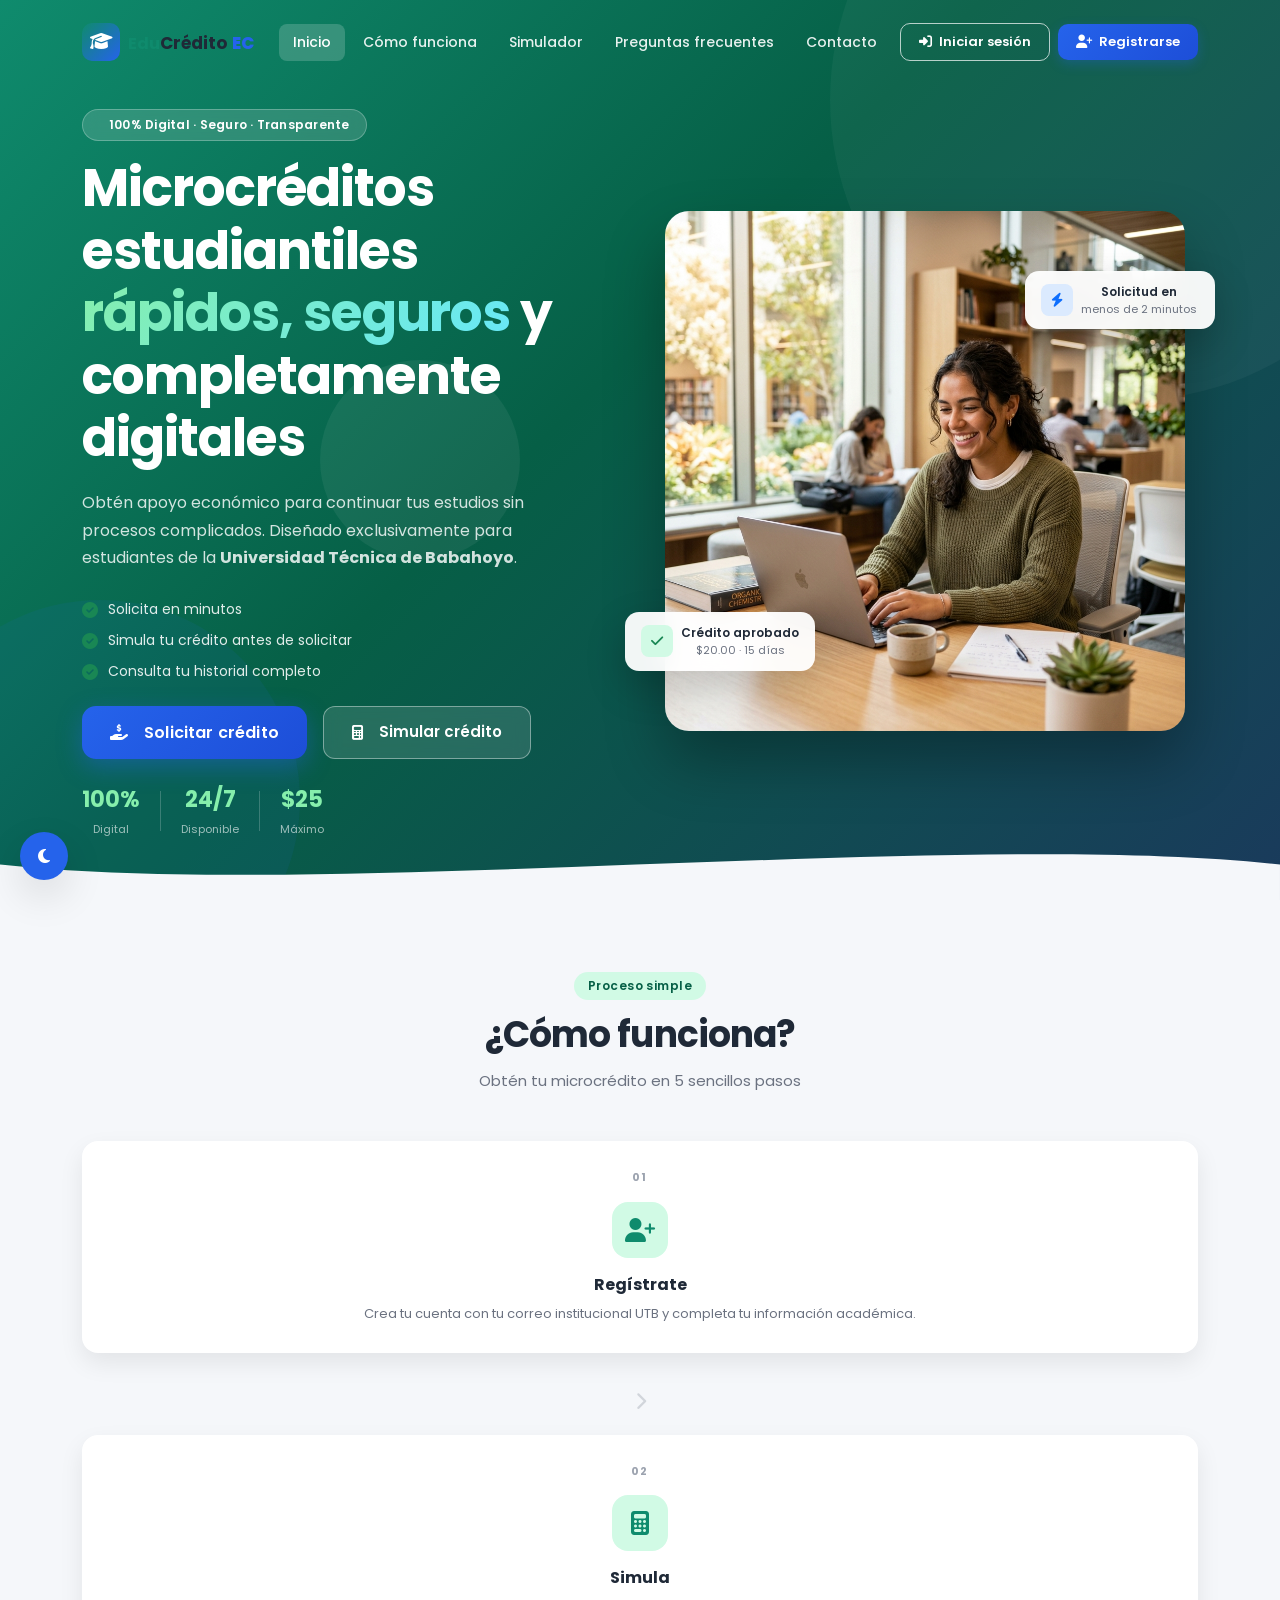
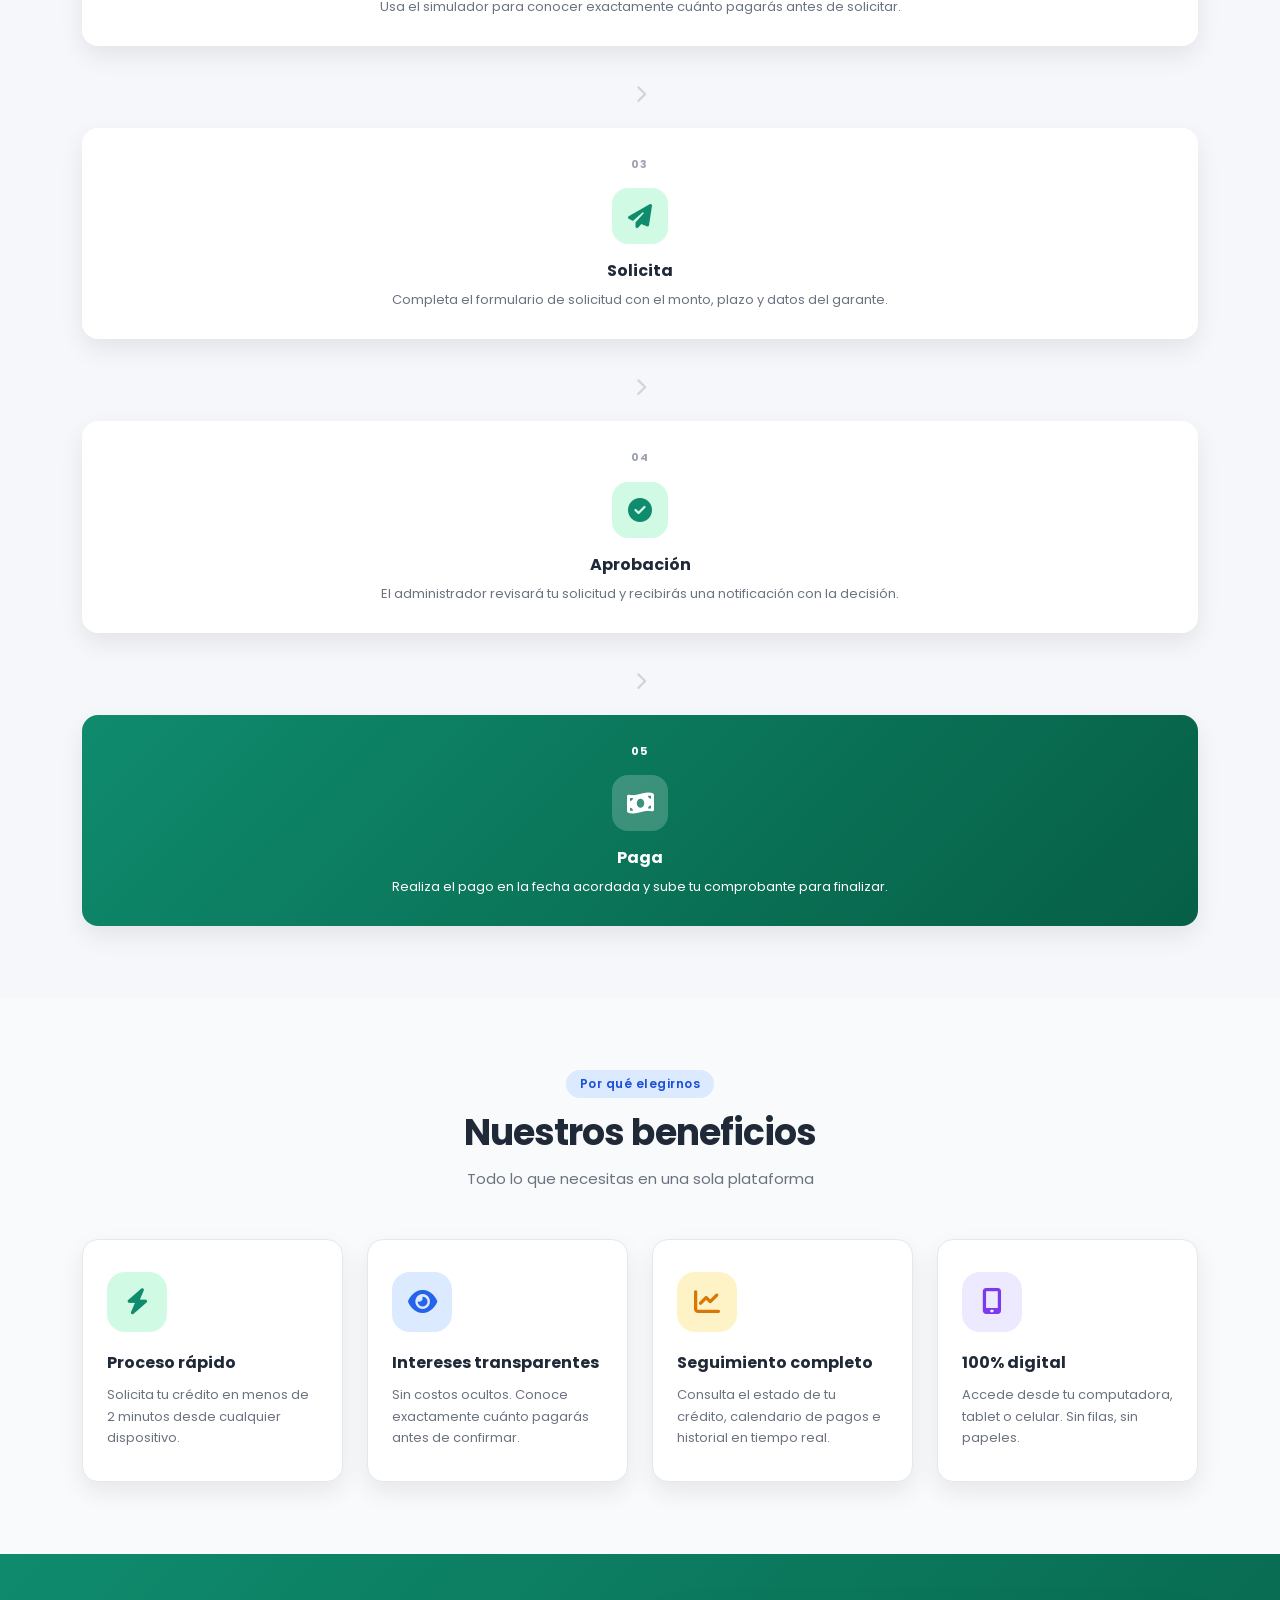
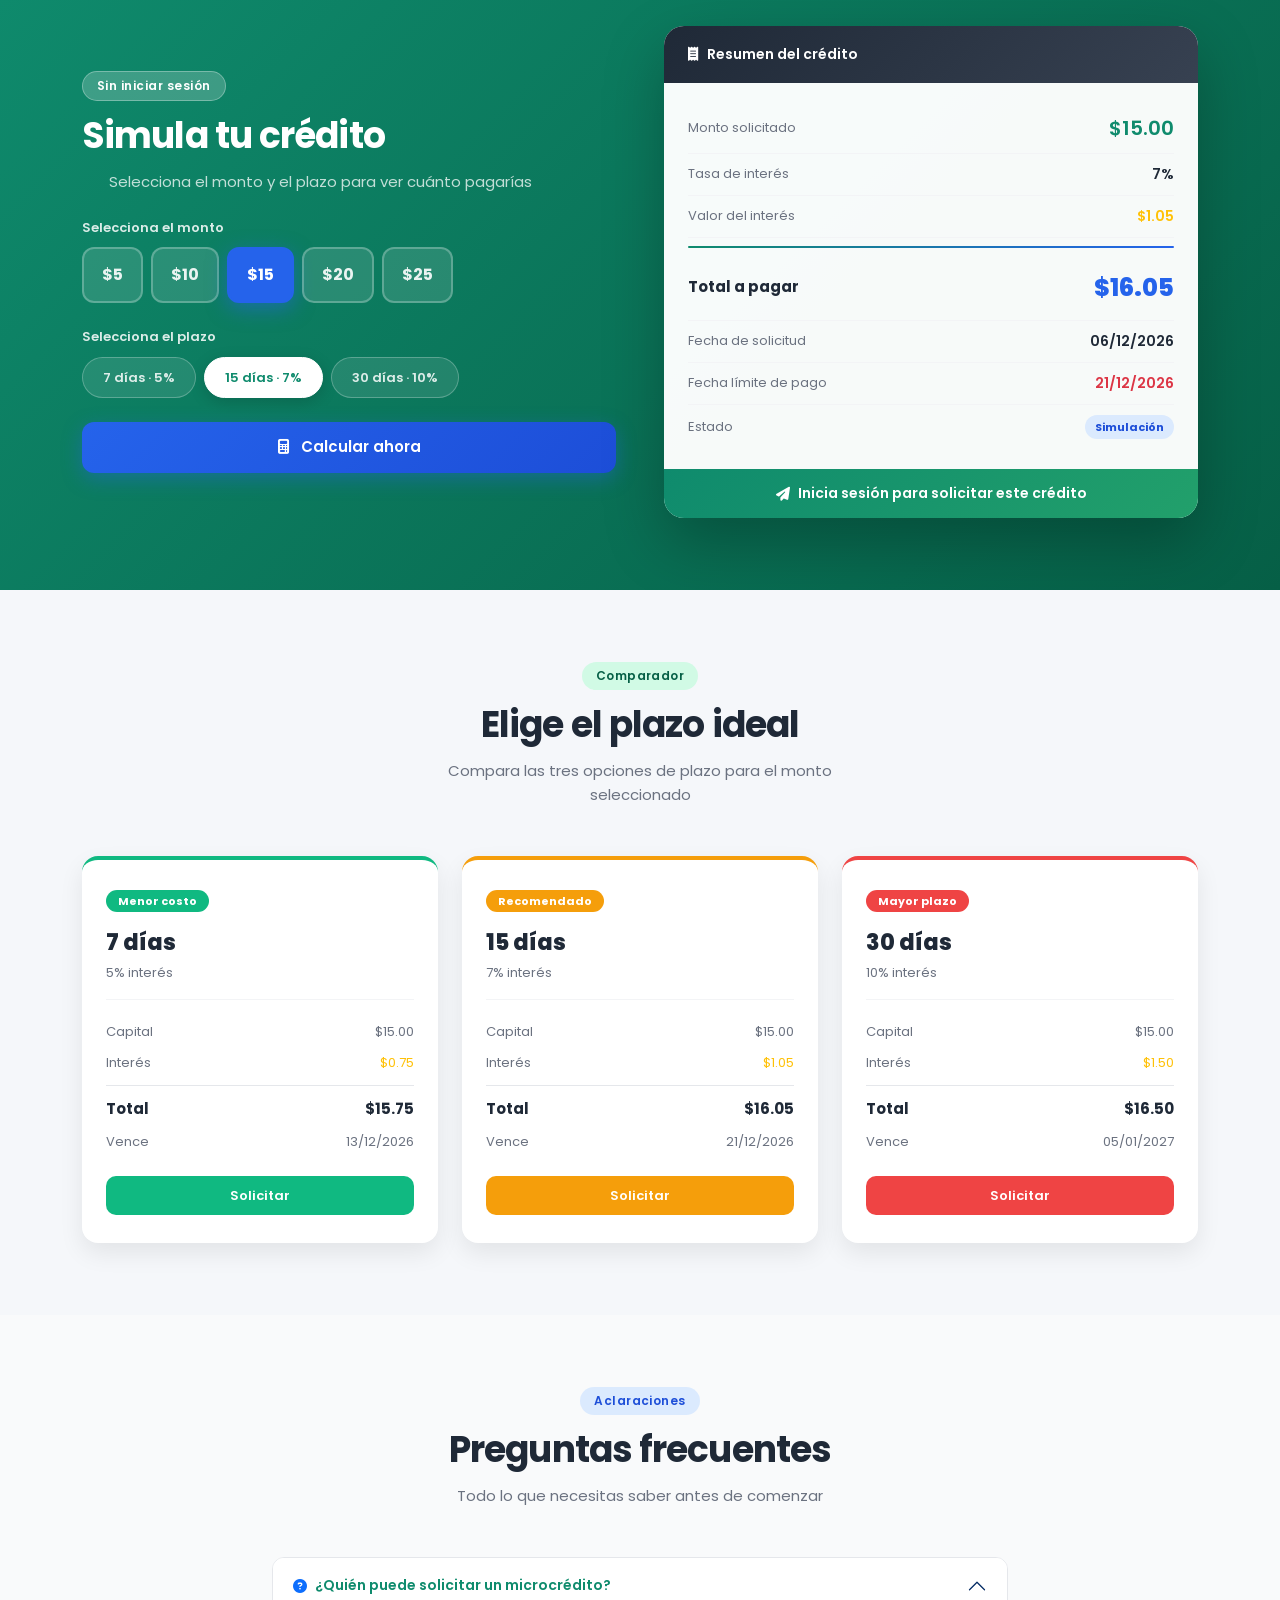
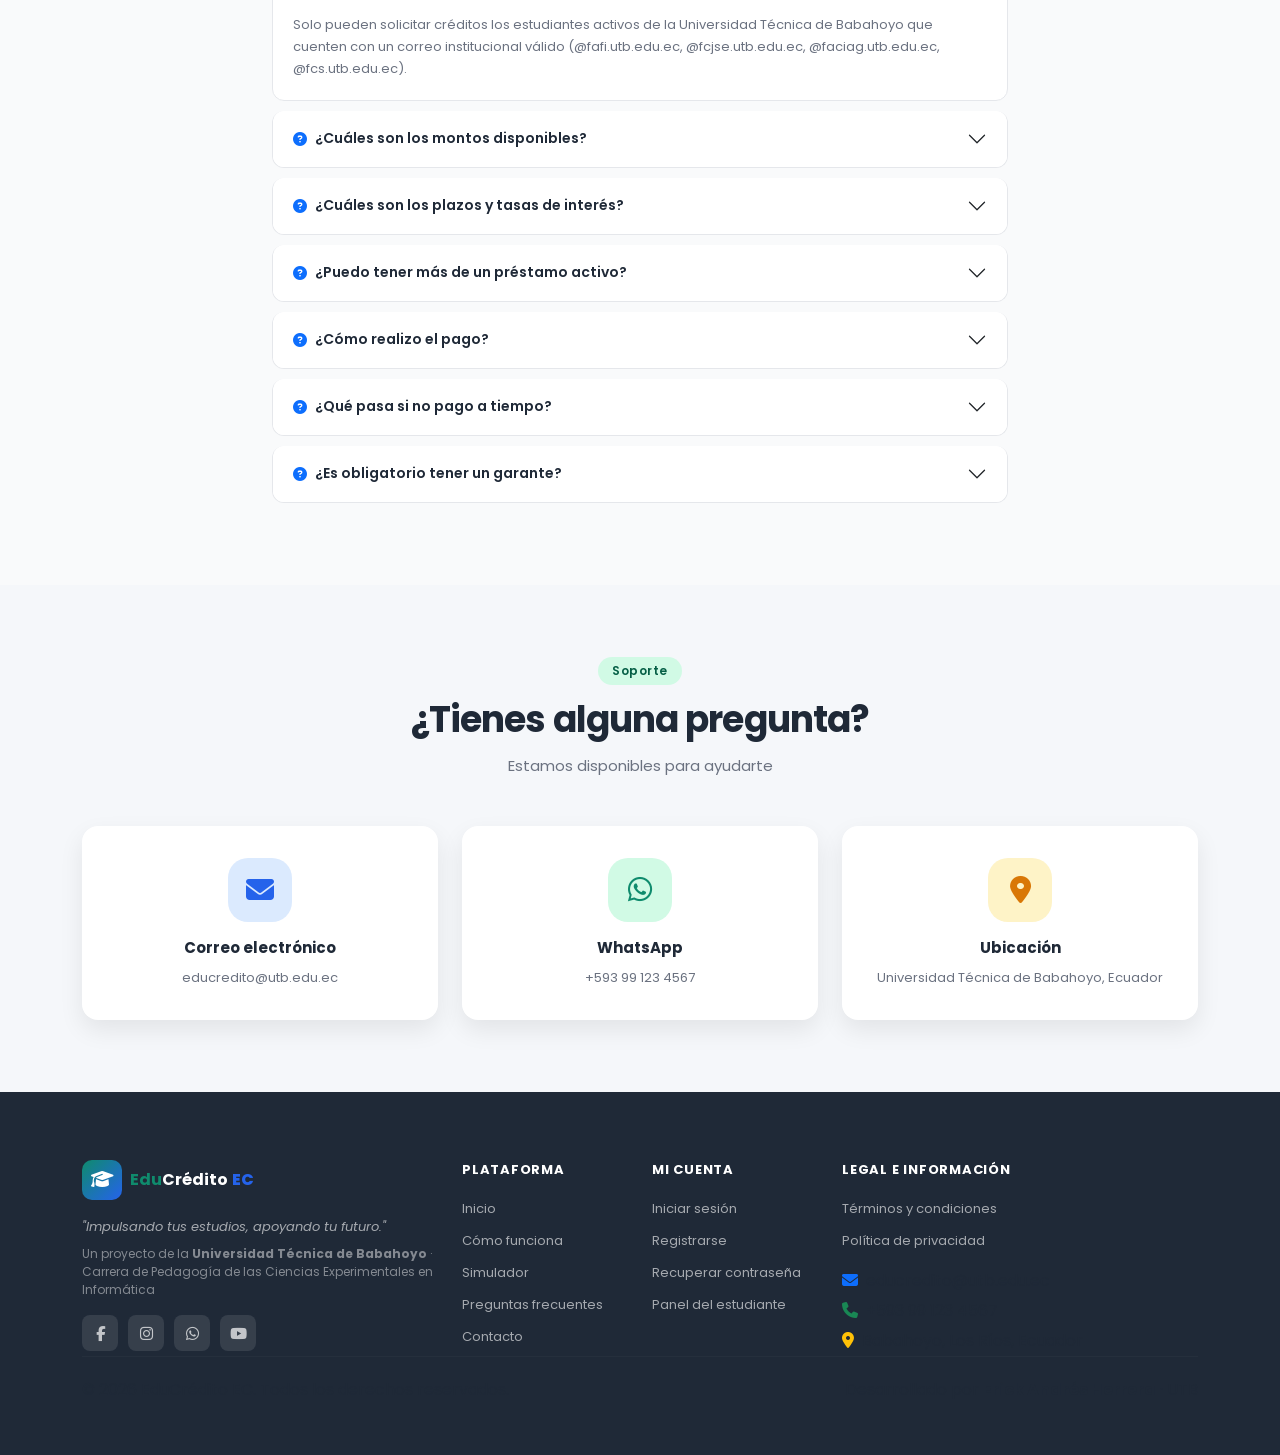
==== index.html @ efe9cc67 "Trabajo final" ====
<!DOCTYPE html>
<html lang="es">
<head>
  <meta charset="UTF-8" />
  <meta name="viewport" content="width=device-width, initial-scale=1.0" />
  <meta name="description" content="EduCrédito EC – Plataforma de microcréditos estudiantiles para la Universidad Técnica de Babahoyo. Solicita, simula y gestiona tu crédito de forma rápida, segura y 100% digital." />
  <title>EduCrédito EC – Microcréditos Estudiantiles | UTB</title>

  <!-- Poppins Font -->
  <link rel="preconnect" href="https://fonts.googleapis.com" />
  <link rel="preconnect" href="https://fonts.gstatic.com" crossorigin />
  <link href="https://fonts.googleapis.com/css2?family=Poppins:wght@300;400;500;600;700&display=swap" rel="stylesheet" />

  <!-- Bootstrap 5 -->
  <link href="https://cdn.jsdelivr.net/npm/bootstrap@5.3.3/dist/css/bootstrap.min.css" rel="stylesheet" />
  <!-- Font Awesome -->
  <link href="https://cdnjs.cloudflare.com/ajax/libs/font-awesome/6.5.0/css/all.min.css" rel="stylesheet" />
  <!-- AOS Animate on Scroll -->
  <link href="https://unpkg.com/aos@2.3.4/dist/aos.css" rel="stylesheet" />

  <!-- Project CSS -->
  <link rel="stylesheet" href="css/variables.css" />
  <link rel="stylesheet" href="css/style.css" />
  <link rel="stylesheet" href="css/buttons.css" />
  <link rel="stylesheet" href="css/cards.css" />
  <link rel="stylesheet" href="css/forms.css" />
  <link rel="stylesheet" href="css/landing.css" />
  <link rel="stylesheet" href="css/animations.css" />
  <link rel="stylesheet" href="css/utilities.css" />
  <link rel="stylesheet" href="css/responsive.css" />
</head>
<body>

<!-- ═══════════════════════════════ PAGE LOADER ═══════════════════════════════ -->
<div class="page-loader" id="pageLoader">
  <div class="loader-spinner"></div>
</div>

<!-- ═══════════════════════════════ NAVBAR ═══════════════════════════════════ -->
<nav class="navbar navbar-landing navbar-expand-lg fixed-top" id="mainNavbar">
  <div class="container">
    <!-- Logo -->
    <a class="navbar-brand d-flex align-items-center gap-2" href="index.html">
      <div class="navbar-logo-icon">
        <i class="fa-solid fa-graduation-cap"></i>
      </div>
      <div class="navbar-logo-text">
        <span class="logo-edu">Edu</span><span class="logo-credito">Crédito</span>
        <span class="logo-ec">EC</span>
      </div>
    </a>

    <!-- Hamburger -->
    <button class="navbar-toggler border-0" type="button" data-bs-toggle="collapse"
      data-bs-target="#navbarContent" aria-controls="navbarContent" aria-expanded="false"
      aria-label="Toggle navigation">
      <i class="fa-solid fa-bars text-white"></i>
    </button>

    <!-- Nav Links -->
    <div class="collapse navbar-collapse" id="navbarContent">
      <ul class="navbar-nav mx-auto gap-1">
        <li class="nav-item">
          <a class="nav-link active" href="#inicio" id="nav-inicio">Inicio</a>
        </li>
        <li class="nav-item">
          <a class="nav-link" href="#como-funciona" id="nav-como">Cómo funciona</a>
        </li>
        <li class="nav-item">
          <a class="nav-link" href="#simulador" id="nav-simulador">Simulador</a>
        </li>
        <li class="nav-item">
          <a class="nav-link" href="#faq" id="nav-faq">Preguntas frecuentes</a>
        </li>
        <li class="nav-item">
          <a class="nav-link" href="#contacto" id="nav-contacto">Contacto</a>
        </li>
      </ul>
      <div class="d-flex align-items-center gap-2 mt-3 mt-lg-0">
        <a href="login.html" class="btn btn-outline-nav" id="btn-nav-login">
          <i class="fa-solid fa-right-to-bracket me-1"></i> Iniciar sesión
        </a>
        <a href="register.html" class="btn btn-nav-register" id="btn-nav-register">
          <i class="fa-solid fa-user-plus me-1"></i> Registrarse
        </a>
      </div>
    </div>
  </div>
</nav>

<!-- ═══════════════════════════════ HERO SECTION ═══════════════════════════════ -->
<section class="hero-section" id="inicio">
  <!-- Decorative background shapes -->
  <div class="hero-bg-shape hero-shape-1"></div>
  <div class="hero-bg-shape hero-shape-2"></div>
  <div class="hero-bg-shape hero-shape-3"></div>

  <div class="container hero-container">
    <div class="row align-items-center min-vh-100 pt-5">

      <!-- Left: Text Content -->
      <div class="col-lg-6 hero-content" data-aos="fade-right" data-aos-duration="900">
        <div class="hero-badge mb-3">
          <i class="fa-solid fa-shield-check me-1"></i>
          100% Digital · Seguro · Transparente
        </div>
        <h1 class="hero-title">
          Microcréditos estudiantiles <span class="hero-title-highlight">rápidos, seguros</span> y completamente digitales
        </h1>
        <p class="hero-subtitle">
          Obtén apoyo económico para continuar tus estudios sin procesos complicados. Diseñado exclusivamente para estudiantes de la <strong>Universidad Técnica de Babahoyo</strong>.
        </p>

        <!-- Feature bullets -->
        <div class="hero-features">
          <div class="hero-feature-item">
            <i class="fa-solid fa-circle-check text-success"></i>
            <span>Solicita en minutos</span>
          </div>
          <div class="hero-feature-item">
            <i class="fa-solid fa-circle-check text-success"></i>
            <span>Simula tu crédito antes de solicitar</span>
          </div>
          <div class="hero-feature-item">
            <i class="fa-solid fa-circle-check text-success"></i>
            <span>Consulta tu historial completo</span>
          </div>
        </div>

        <!-- CTA Buttons -->
        <div class="hero-cta d-flex flex-wrap gap-3 mt-4">
          <a href="register.html" class="btn btn-primary-custom btn-lg" id="btn-hero-register">
            <i class="fa-solid fa-hand-holding-dollar me-2"></i>
            Solicitar crédito
          </a>
          <a href="#simulador" class="btn btn-outline-hero btn-lg" id="btn-hero-sim">
            <i class="fa-solid fa-calculator me-2"></i>
            Simular crédito
          </a>
        </div>

        <!-- Trust indicators -->
        <div class="hero-trust mt-4">
          <div class="hero-trust-item">
            <span class="hero-trust-number">100%</span>
            <span class="hero-trust-label">Digital</span>
          </div>
          <div class="hero-trust-divider"></div>
          <div class="hero-trust-item">
            <span class="hero-trust-number">24/7</span>
            <span class="hero-trust-label">Disponible</span>
          </div>
          <div class="hero-trust-divider"></div>
          <div class="hero-trust-item">
            <span class="hero-trust-number">$25</span>
            <span class="hero-trust-label">Máximo</span>
          </div>
        </div>
      </div>

      <!-- Right: Image -->
      <div class="col-lg-6 hero-image-col text-center" data-aos="fade-left" data-aos-duration="900" data-aos-delay="200">
        <div class="hero-image-wrapper">
          <div class="hero-image-bg-circle"></div>
          <img src="img/landing/hero_student.png" alt="Estudiante universitario usando EduCrédito EC en su laptop" class="hero-image animate-float" />
          <!-- Floating cards -->
          <div class="hero-float-card hero-float-card-1" data-aos="fade-up" data-aos-delay="600">
            <div class="d-flex align-items-center gap-2">
              <div class="float-card-icon bg-success-soft">
                <i class="fa-solid fa-check text-success"></i>
              </div>
              <div>
                <div class="float-card-title">Crédito aprobado</div>
                <div class="float-card-sub">$20.00 · 15 días</div>
              </div>
            </div>
          </div>
          <div class="hero-float-card hero-float-card-2" data-aos="fade-up" data-aos-delay="800">
            <div class="d-flex align-items-center gap-2">
              <div class="float-card-icon bg-blue-soft">
                <i class="fa-solid fa-bolt text-primary"></i>
              </div>
              <div>
                <div class="float-card-title">Solicitud en</div>
                <div class="float-card-sub">menos de 2 minutos</div>
              </div>
            </div>
          </div>
        </div>
      </div>
    </div>
  </div>

  <!-- Wave divider -->
  <div class="hero-wave">
    <svg viewBox="0 0 1440 80" fill="none" xmlns="http://www.w3.org/2000/svg">
      <path d="M0,40 C360,80 1080,0 1440,40 L1440,80 L0,80 Z" fill="#F5F7FA"/>
    </svg>
  </div>
</section>

<!-- ═══════════════════════════════ CÓMO FUNCIONA ═══════════════════════════════ -->
<section class="section-como-funciona py-5" id="como-funciona">
  <div class="container py-4">
    <div class="text-center mb-5" data-aos="fade-up">
      <span class="section-badge">Proceso simple</span>
      <h2 class="section-title">¿Cómo funciona?</h2>
      <p class="section-subtitle">Obtén tu microcrédito en 5 sencillos pasos</p>
    </div>

    <div class="steps-container">
      <div class="row g-4 align-items-start">

        <div class="col-lg col-sm-6" data-aos="fade-up" data-aos-delay="100">
          <div class="step-card">
            <div class="step-number">01</div>
            <div class="step-icon-wrapper">
              <i class="fa-solid fa-user-plus"></i>
            </div>
            <h3 class="step-title">Regístrate</h3>
            <p class="step-desc">Crea tu cuenta con tu correo institucional UTB y completa tu información académica.</p>
          </div>
        </div>

        <div class="step-connector d-none d-lg-flex" data-aos="fade-right" data-aos-delay="150">
          <i class="fa-solid fa-chevron-right"></i>
        </div>

        <div class="col-lg col-sm-6" data-aos="fade-up" data-aos-delay="200">
          <div class="step-card">
            <div class="step-number">02</div>
            <div class="step-icon-wrapper">
              <i class="fa-solid fa-calculator"></i>
            </div>
            <h3 class="step-title">Simula</h3>
            <p class="step-desc">Usa el simulador para conocer exactamente cuánto pagarás antes de solicitar.</p>
          </div>
        </div>

        <div class="step-connector d-none d-lg-flex" data-aos="fade-right" data-aos-delay="250">
          <i class="fa-solid fa-chevron-right"></i>
        </div>

        <div class="col-lg col-sm-6" data-aos="fade-up" data-aos-delay="300">
          <div class="step-card">
            <div class="step-number">03</div>
            <div class="step-icon-wrapper">
              <i class="fa-solid fa-paper-plane"></i>
            </div>
            <h3 class="step-title">Solicita</h3>
            <p class="step-desc">Completa el formulario de solicitud con el monto, plazo y datos del garante.</p>
          </div>
        </div>

        <div class="step-connector d-none d-lg-flex" data-aos="fade-right" data-aos-delay="350">
          <i class="fa-solid fa-chevron-right"></i>
        </div>

        <div class="col-lg col-sm-6" data-aos="fade-up" data-aos-delay="400">
          <div class="step-card">
            <div class="step-number">04</div>
            <div class="step-icon-wrapper">
              <i class="fa-solid fa-circle-check"></i>
            </div>
            <h3 class="step-title">Aprobación</h3>
            <p class="step-desc">El administrador revisará tu solicitud y recibirás una notificación con la decisión.</p>
          </div>
        </div>

        <div class="step-connector d-none d-lg-flex" data-aos="fade-right" data-aos-delay="450">
          <i class="fa-solid fa-chevron-right"></i>
        </div>

        <div class="col-lg col-sm-6" data-aos="fade-up" data-aos-delay="500">
          <div class="step-card step-card-highlight">
            <div class="step-number">05</div>
            <div class="step-icon-wrapper">
              <i class="fa-solid fa-money-bill-wave"></i>
            </div>
            <h3 class="step-title">Paga</h3>
            <p class="step-desc">Realiza el pago en la fecha acordada y sube tu comprobante para finalizar.</p>
          </div>
        </div>

      </div>
    </div>
  </div>
</section>

<!-- ═══════════════════════════════ BENEFICIOS ═══════════════════════════════ -->
<section class="section-beneficios py-5 bg-light-custom" id="beneficios">
  <div class="container py-4">
    <div class="text-center mb-5" data-aos="fade-up">
      <span class="section-badge section-badge-blue">Por qué elegirnos</span>
      <h2 class="section-title">Nuestros beneficios</h2>
      <p class="section-subtitle">Todo lo que necesitas en una sola plataforma</p>
    </div>

    <div class="row g-4">
      <div class="col-lg-3 col-md-6" data-aos="fade-up" data-aos-delay="100">
        <div class="benefit-card card-hover">
          <div class="benefit-icon benefit-icon-green">
            <i class="fa-solid fa-bolt"></i>
          </div>
          <h3 class="benefit-title">Proceso rápido</h3>
          <p class="benefit-desc">Solicita tu crédito en menos de 2 minutos desde cualquier dispositivo.</p>
        </div>
      </div>

      <div class="col-lg-3 col-md-6" data-aos="fade-up" data-aos-delay="200">
        <div class="benefit-card card-hover">
          <div class="benefit-icon benefit-icon-blue">
            <i class="fa-solid fa-eye"></i>
          </div>
          <h3 class="benefit-title">Intereses transparentes</h3>
          <p class="benefit-desc">Sin costos ocultos. Conoce exactamente cuánto pagarás antes de confirmar.</p>
        </div>
      </div>

      <div class="col-lg-3 col-md-6" data-aos="fade-up" data-aos-delay="300">
        <div class="benefit-card card-hover">
          <div class="benefit-icon benefit-icon-orange">
            <i class="fa-solid fa-chart-line"></i>
          </div>
          <h3 class="benefit-title">Seguimiento completo</h3>
          <p class="benefit-desc">Consulta el estado de tu crédito, calendario de pagos e historial en tiempo real.</p>
        </div>
      </div>

      <div class="col-lg-3 col-md-6" data-aos="fade-up" data-aos-delay="400">
        <div class="benefit-card card-hover">
          <div class="benefit-icon benefit-icon-purple">
            <i class="fa-solid fa-mobile-screen-button"></i>
          </div>
          <h3 class="benefit-title">100% digital</h3>
          <p class="benefit-desc">Accede desde tu computadora, tablet o celular. Sin filas, sin papeles.</p>
        </div>
      </div>
    </div>
  </div>
</section>

<!-- ═══════════════════════════════ SIMULADOR PÚBLICO ═══════════════════════════════ -->
<section class="simulator-section py-5" id="simulador">
  <div class="hero-bg-shape hero-shape-1" style="opacity:0.04"></div>
  <div class="container py-4">
    <div class="row align-items-center g-5">

      <!-- Left: Simulator Form -->
      <div class="col-lg-6" data-aos="fade-right">
        <div class="text-center text-lg-start mb-4">
          <span class="section-badge section-badge-white">Sin iniciar sesión</span>
          <h2 class="section-title text-white">Simula tu crédito</h2>
          <p class="section-subtitle text-white-70">Selecciona el monto y el plazo para ver cuánto pagarías</p>
        </div>

        <!-- Amount Selection -->
        <div class="mb-4">
          <label class="sim-label">Selecciona el monto</label>
          <div class="amount-selector d-flex flex-wrap gap-2" id="amountSelector">
            <button class="amount-btn" data-amount="5" id="amountBtn5">$5</button>
            <button class="amount-btn" data-amount="10" id="amountBtn10">$10</button>
            <button class="amount-btn active" data-amount="15" id="amountBtn15">$15</button>
            <button class="amount-btn" data-amount="20" id="amountBtn20">$20</button>
            <button class="amount-btn" data-amount="25" id="amountBtn25">$25</button>
          </div>
        </div>

        <!-- Period Selection -->
        <div class="mb-4">
          <label class="sim-label">Selecciona el plazo</label>
          <div class="period-selector d-flex gap-2 flex-wrap" id="periodSelector">
            <button class="period-btn" data-days="7" id="periodBtn7">7 días · 5%</button>
            <button class="period-btn active" data-days="15" id="periodBtn15">15 días · 7%</button>
            <button class="period-btn" data-days="30" id="periodBtn30">30 días · 10%</button>
          </div>
        </div>

        <button class="btn btn-sim-calc w-100" id="btnSimulate" onclick="calculatePublicSim()">
          <i class="fa-solid fa-calculator me-2"></i> Calcular ahora
        </button>
      </div>

      <!-- Right: Results Card -->
      <div class="col-lg-6" data-aos="fade-left" data-aos-delay="200">
        <div class="result-card" id="resultCard">
          <div class="result-card-header">
            <i class="fa-solid fa-receipt me-2"></i>
            Resumen del crédito
          </div>
          <div class="result-card-body">
            <div class="result-row">
              <span class="result-label">Monto solicitado</span>
              <span class="result-value result-value-main" id="res-monto">$15.00</span>
            </div>
            <div class="result-row">
              <span class="result-label">Tasa de interés</span>
              <span class="result-value" id="res-tasa">7%</span>
            </div>
            <div class="result-row">
              <span class="result-label">Valor del interés</span>
              <span class="result-value text-warning" id="res-interes">$1.05</span>
            </div>
            <div class="result-divider"></div>
            <div class="result-row result-row-total">
              <span class="result-label result-label-total">Total a pagar</span>
              <span class="result-value result-total" id="res-total">$16.05</span>
            </div>
            <div class="result-row">
              <span class="result-label">Fecha de solicitud</span>
              <span class="result-value" id="res-fecha-inicio">—</span>
            </div>
            <div class="result-row">
              <span class="result-label">Fecha límite de pago</span>
              <span class="result-value text-danger" id="res-fecha-vence">—</span>
            </div>
            <div class="result-row">
              <span class="result-label">Estado</span>
              <span class="result-badge-sim">Simulación</span>
            </div>
          </div>
          <a href="login.html" class="btn btn-result-solicitar w-100" id="btnSolicitar">
            <i class="fa-solid fa-paper-plane me-2"></i>
            Inicia sesión para solicitar este crédito
          </a>
        </div>
      </div>
    </div>
  </div>
</section>

<!-- ═══════════════════════════════ COMPARADOR ═══════════════════════════════ -->
<section class="section-comparador py-5" id="comparador">
  <div class="container py-4">
    <div class="text-center mb-5" data-aos="fade-up">
      <span class="section-badge">Comparador</span>
      <h2 class="section-title">Elige el plazo ideal</h2>
      <p class="section-subtitle">Compara las tres opciones de plazo para el monto seleccionado</p>
    </div>
    <div class="row g-4 justify-content-center" id="comparadorCards">
      <!-- Filled dynamically by JS -->
    </div>
  </div>
</section>

<!-- ═══════════════════════════════ FAQ ═══════════════════════════════ -->
<section class="section-faq py-5 bg-light-custom" id="faq">
  <div class="container py-4">
    <div class="text-center mb-5" data-aos="fade-up">
      <span class="section-badge section-badge-blue">Aclaraciones</span>
      <h2 class="section-title">Preguntas frecuentes</h2>
      <p class="section-subtitle">Todo lo que necesitas saber antes de comenzar</p>
    </div>

    <div class="row justify-content-center">
      <div class="col-lg-8">
        <div class="accordion faq-accordion" id="faqAccordion" data-aos="fade-up" data-aos-delay="100">

          <div class="accordion-item faq-item">
            <h2 class="accordion-header">
              <button class="accordion-button faq-btn" type="button" data-bs-toggle="collapse" data-bs-target="#faq1">
                <i class="fa-solid fa-circle-question me-2 text-primary"></i>
                ¿Quién puede solicitar un microcrédito?
              </button>
            </h2>
            <div id="faq1" class="accordion-collapse collapse show" data-bs-parent="#faqAccordion">
              <div class="accordion-body faq-body">
                Solo pueden solicitar créditos los estudiantes activos de la Universidad Técnica de Babahoyo que cuenten con un correo institucional válido (@fafi.utb.edu.ec, @fcjse.utb.edu.ec, @faciag.utb.edu.ec, @fcs.utb.edu.ec).
              </div>
            </div>
          </div>

          <div class="accordion-item faq-item">
            <h2 class="accordion-header">
              <button class="accordion-button faq-btn collapsed" type="button" data-bs-toggle="collapse" data-bs-target="#faq2">
                <i class="fa-solid fa-circle-question me-2 text-primary"></i>
                ¿Cuáles son los montos disponibles?
              </button>
            </h2>
            <div id="faq2" class="accordion-collapse collapse" data-bs-parent="#faqAccordion">
              <div class="accordion-body faq-body">
                Los montos disponibles son: $5, $10, $15, $20 y $25. Estos valores están definidos por la administración del sistema.
              </div>
            </div>
          </div>

          <div class="accordion-item faq-item">
            <h2 class="accordion-header">
              <button class="accordion-button faq-btn collapsed" type="button" data-bs-toggle="collapse" data-bs-target="#faq3">
                <i class="fa-solid fa-circle-question me-2 text-primary"></i>
                ¿Cuáles son los plazos y tasas de interés?
              </button>
            </h2>
            <div id="faq3" class="accordion-collapse collapse" data-bs-parent="#faqAccordion">
              <div class="accordion-body faq-body">
                Existen tres plazos: <strong>7 días (5% de interés)</strong>, <strong>15 días (7%)</strong> y <strong>30 días (10%)</strong>. Todos los cálculos son transparentes y los verás antes de confirmar tu solicitud.
              </div>
            </div>
          </div>

          <div class="accordion-item faq-item">
            <h2 class="accordion-header">
              <button class="accordion-button faq-btn collapsed" type="button" data-bs-toggle="collapse" data-bs-target="#faq4">
                <i class="fa-solid fa-circle-question me-2 text-primary"></i>
                ¿Puedo tener más de un préstamo activo?
              </button>
            </h2>
            <div id="faq4" class="accordion-collapse collapse" data-bs-parent="#faqAccordion">
              <div class="accordion-body faq-body">
                No. Cada estudiante puede mantener únicamente un préstamo activo a la vez. Para solicitar uno nuevo, deberás cancelar el préstamo anterior.
              </div>
            </div>
          </div>

          <div class="accordion-item faq-item">
            <h2 class="accordion-header">
              <button class="accordion-button faq-btn collapsed" type="button" data-bs-toggle="collapse" data-bs-target="#faq5">
                <i class="fa-solid fa-circle-question me-2 text-primary"></i>
                ¿Cómo realizo el pago?
              </button>
            </h2>
            <div id="faq5" class="accordion-collapse collapse" data-bs-parent="#faqAccordion">
              <div class="accordion-body faq-body">
                Una vez aprobado tu crédito, podrás ver los métodos de pago disponibles en tu panel. Realizas la transferencia o depósito y subes el comprobante en la plataforma. El administrador verificará y actualizará tu saldo.
              </div>
            </div>
          </div>

          <div class="accordion-item faq-item">
            <h2 class="accordion-header">
              <button class="accordion-button faq-btn collapsed" type="button" data-bs-toggle="collapse" data-bs-target="#faq6">
                <i class="fa-solid fa-circle-question me-2 text-primary"></i>
                ¿Qué pasa si no pago a tiempo?
              </button>
            </h2>
            <div id="faq6" class="accordion-collapse collapse" data-bs-parent="#faqAccordion">
              <div class="accordion-body faq-body">
                Si no realizas el pago en la fecha establecida, el sistema cambiará automáticamente el estado a <strong>"En mora"</strong> y se aplicará un interés moratorio adicional. También recibirás una notificación de alerta y se bloqueará la opción de solicitar nuevos créditos hasta regularizar tu situación.
              </div>
            </div>
          </div>

          <div class="accordion-item faq-item">
            <h2 class="accordion-header">
              <button class="accordion-button faq-btn collapsed" type="button" data-bs-toggle="collapse" data-bs-target="#faq7">
                <i class="fa-solid fa-circle-question me-2 text-primary"></i>
                ¿Es obligatorio tener un garante?
              </button>
            </h2>
            <div id="faq7" class="accordion-collapse collapse" data-bs-parent="#faqAccordion">
              <div class="accordion-body faq-body">
                Sí. Para completar la solicitud de crédito deberás registrar los datos de un garante (nombre, cédula, parentesco, teléfono, dirección, ocupación y correo electrónico).
              </div>
            </div>
          </div>

        </div>
      </div>
    </div>
  </div>
</section>

<!-- ═══════════════════════════════ CONTACTO ═══════════════════════════════ -->
<section class="section-contacto py-5" id="contacto">
  <div class="container py-4">
    <div class="text-center mb-5" data-aos="fade-up">
      <span class="section-badge">Soporte</span>
      <h2 class="section-title">¿Tienes alguna pregunta?</h2>
      <p class="section-subtitle">Estamos disponibles para ayudarte</p>
    </div>

    <div class="row justify-content-center g-4">
      <div class="col-lg-4 col-md-6" data-aos="fade-up" data-aos-delay="100">
        <div class="contact-card text-center">
          <div class="contact-icon-wrap">
            <i class="fa-solid fa-envelope"></i>
          </div>
          <h4 class="contact-title">Correo electrónico</h4>
          <p class="contact-info">educredito@utb.edu.ec</p>
        </div>
      </div>
      <div class="col-lg-4 col-md-6" data-aos="fade-up" data-aos-delay="200">
        <div class="contact-card text-center">
          <div class="contact-icon-wrap contact-icon-green">
            <i class="fa-brands fa-whatsapp"></i>
          </div>
          <h4 class="contact-title">WhatsApp</h4>
          <p class="contact-info">+593 99 123 4567</p>
        </div>
      </div>
      <div class="col-lg-4 col-md-6" data-aos="fade-up" data-aos-delay="300">
        <div class="contact-card text-center">
          <div class="contact-icon-wrap contact-icon-orange">
            <i class="fa-solid fa-location-dot"></i>
          </div>
          <h4 class="contact-title">Ubicación</h4>
          <p class="contact-info">Universidad Técnica de Babahoyo, Ecuador</p>
        </div>
      </div>
    </div>
  </div>
</section>

<!-- ═══════════════════════════════ FOOTER ═══════════════════════════════ -->
<footer class="footer-landing" id="footer">
  <div class="container py-5">
    <div class="row g-4">

      <!-- Brand -->
      <div class="col-lg-4 col-md-6">
        <div class="footer-brand">
          <div class="d-flex align-items-center gap-2 mb-3">
            <div class="footer-logo-icon">
              <i class="fa-solid fa-graduation-cap"></i>
            </div>
            <div class="footer-logo-text">
              <span class="logo-edu">Edu</span><span class="logo-credito-footer">Crédito</span>
              <span class="logo-ec-footer"> EC</span>
            </div>
          </div>
          <p class="footer-slogan">"Impulsando tus estudios, apoyando tu futuro."</p>
          <p class="footer-utb">Un proyecto de la <strong>Universidad Técnica de Babahoyo</strong> · Carrera de Pedagogía de las Ciencias Experimentales en Informática</p>
          <!-- Social links -->
          <div class="footer-socials mt-3">
            <a href="#" class="footer-social-link" aria-label="Facebook"><i class="fa-brands fa-facebook-f"></i></a>
            <a href="#" class="footer-social-link" aria-label="Instagram"><i class="fa-brands fa-instagram"></i></a>
            <a href="#" class="footer-social-link" aria-label="WhatsApp"><i class="fa-brands fa-whatsapp"></i></a>
            <a href="#" class="footer-social-link" aria-label="YouTube"><i class="fa-brands fa-youtube"></i></a>
          </div>
        </div>
      </div>

      <!-- Quick Links -->
      <div class="col-lg-2 col-md-6 col-6">
        <h5 class="footer-heading">Plataforma</h5>
        <ul class="footer-links">
          <li><a href="index.html">Inicio</a></li>
          <li><a href="#como-funciona">Cómo funciona</a></li>
          <li><a href="#simulador">Simulador</a></li>
          <li><a href="#faq">Preguntas frecuentes</a></li>
          <li><a href="#contacto">Contacto</a></li>
        </ul>
      </div>

      <!-- Account -->
      <div class="col-lg-2 col-md-6 col-6">
        <h5 class="footer-heading">Mi cuenta</h5>
        <ul class="footer-links">
          <li><a href="login.html">Iniciar sesión</a></li>
          <li><a href="register.html">Registrarse</a></li>
          <li><a href="forgot-password.html">Recuperar contraseña</a></li>
          <li><a href="student/dashboard.html">Panel del estudiante</a></li>
        </ul>
      </div>

      <!-- Legal -->
      <div class="col-lg-4 col-md-6">
        <h5 class="footer-heading">Legal e información</h5>
        <ul class="footer-links">
          <li><a href="terms.html">Términos y condiciones</a></li>
          <li><a href="privacy.html">Política de privacidad</a></li>
        </ul>
        <div class="footer-info-box mt-3">
          <p class="mb-1"><i class="fa-solid fa-envelope me-2 text-primary"></i>educredito@utb.edu.ec</p>
          <p class="mb-1"><i class="fa-solid fa-phone me-2 text-success"></i>+593 99 123 4567</p>
          <p class="mb-0"><i class="fa-solid fa-location-dot me-2 text-warning"></i>Babahoyo, Los Ríos, Ecuador</p>
        </div>
      </div>
    </div>

    <!-- Divider -->
    <hr class="footer-divider" />

    <!-- Bottom bar -->
    <div class="footer-bottom d-flex flex-column flex-md-row justify-content-between align-items-center gap-2">
      <p class="mb-0">&copy; 2026 EduCrédito EC. Todos los derechos reservados.</p>
      <p class="mb-0">Desarrollado por <strong>Erick Andrés Herrera</strong> · UTB</p>
    </div>
  </div>
</footer>

<!-- ═══════════════════════════════ BACK TO TOP ═══════════════════════════════ -->
<button class="back-to-top" id="backToTop" aria-label="Volver arriba" onclick="window.scrollTo({top:0,behavior:'smooth'})">
  <i class="fa-solid fa-arrow-up"></i>
</button>

<!-- ═══════════════════════════════ SCRIPTS ═══════════════════════════════════ -->
<script src="https://cdn.jsdelivr.net/npm/bootstrap@5.3.3/dist/js/bootstrap.bundle.min.js"></script>
<script src="https://unpkg.com/aos@2.3.4/dist/aos.js"></script>
<script src="js/utils.js"></script>
<script src="js/validations.js"></script>
<script src="js/simulation.js"></script>
<script src="js/app.js"></script>

<script>
/* ─── Landing Page Logic ─────────────────────────────────────────── */
document.addEventListener('DOMContentLoaded', () => {

  // AOS
  AOS.init({ duration: 700, once: true, easing: 'ease-out-quart' });

  // Hide loader
  setTimeout(() => {
    const loader = document.getElementById('pageLoader');
    if (loader) { loader.style.opacity = '0'; setTimeout(() => loader.remove(), 300); }
  }, 500);

  // Navbar scroll effect
  const navbar = document.getElementById('mainNavbar');
  window.addEventListener('scroll', () => {
    if (window.scrollY > 50) {
      navbar.classList.add('scrolled');
    } else {
      navbar.classList.remove('scrolled');
    }
    // Back to top
    const btt = document.getElementById('backToTop');
    if (btt) btt.classList.toggle('visible', window.scrollY > 400);
  });

  // Smooth scroll for nav links
  document.querySelectorAll('a[href^="#"]').forEach(link => {
    link.addEventListener('click', e => {
      const target = document.querySelector(link.getAttribute('href'));
      if (target) {
        e.preventDefault();
        const offset = 80;
        window.scrollTo({ top: target.offsetTop - offset, behavior: 'smooth' });
      }
    });
  });

  // Init public simulator
  initPublicSimulator();

  // Render comparador
  renderComparadorCards(15); // default amount

  // If already logged in, redirect
  const session = JSON.parse(localStorage.getItem('educredito_session') || '{}');
  if (session.loggedIn) {
    const loginBtn = document.querySelector('.btn-outline-nav');
    if (loginBtn) loginBtn.textContent = 'Mi Panel';
    loginBtn && (loginBtn.href = session.role === 'admin' ? 'admin/dashboard.html' : 'student/dashboard.html');
  }
});

/* ─── Public Simulator ─────────────────────────────────────────── */
let selectedAmount = 15;
let selectedDays = 15;
const rates = { 7: 5, 15: 7, 30: 10 };

function initPublicSimulator() {
  // Amount buttons
  document.querySelectorAll('.amount-btn').forEach(btn => {
    btn.addEventListener('click', () => {
      document.querySelectorAll('.amount-btn').forEach(b => b.classList.remove('active'));
      btn.classList.add('active');
      selectedAmount = parseInt(btn.dataset.amount);
      calculatePublicSim();
      renderComparadorCards(selectedAmount);
    });
  });

  // Period buttons
  document.querySelectorAll('.period-btn').forEach(btn => {
    btn.addEventListener('click', () => {
      document.querySelectorAll('.period-btn').forEach(b => b.classList.remove('active'));
      btn.classList.add('active');
      selectedDays = parseInt(btn.dataset.days);
      calculatePublicSim();
    });
  });

  // Initial calculation
  calculatePublicSim();
}

function calculatePublicSim() {
  const rate = rates[selectedDays] || 7;
  const interes = parseFloat((selectedAmount * (rate / 100)).toFixed(2));
  const total = parseFloat((selectedAmount + interes).toFixed(2));
  const hoy = new Date();
  const vence = new Date(hoy.getTime() + selectedDays * 24 * 60 * 60 * 1000);

  const fmt = d => d.toLocaleDateString('es-EC', { day: '2-digit', month: '2-digit', year: 'numeric' });

  // Animate result card
  const card = document.getElementById('resultCard');
  card.classList.remove('animate-fade-in');
  void card.offsetWidth;
  card.classList.add('animate-fade-in');

  document.getElementById('res-monto').textContent = `$${selectedAmount.toFixed(2)}`;
  document.getElementById('res-tasa').textContent = `${rate}%`;
  document.getElementById('res-interes').textContent = `$${interes.toFixed(2)}`;
  document.getElementById('res-total').textContent = `$${total.toFixed(2)}`;
  document.getElementById('res-fecha-inicio').textContent = fmt(hoy);
  document.getElementById('res-fecha-vence').textContent = fmt(vence);
}

function renderComparadorCards(amount) {
  const container = document.getElementById('comparadorCards');
  if (!container) return;
  const plazos = [
    { dias: 7, tasa: 5, label: '7 días', color: 'green', badge: 'Menor costo' },
    { dias: 15, tasa: 7, label: '15 días', color: 'yellow', badge: 'Recomendado' },
    { dias: 30, tasa: 10, label: '30 días', color: 'red', badge: 'Mayor plazo' },
  ];
  container.innerHTML = plazos.map((p, i) => {
    const interes = (amount * (p.tasa / 100)).toFixed(2);
    const total = (parseFloat(amount) + parseFloat(interes)).toFixed(2);
    const hoy = new Date();
    const vence = new Date(hoy.getTime() + p.dias * 86400000);
    const fmt = d => d.toLocaleDateString('es-EC', { day: '2-digit', month: '2-digit', year: 'numeric' });
    const colorMap = { green: '#10B981', yellow: '#F59E0B', red: '#EF4444' };
    return `
      <div class="col-lg-4 col-md-6" data-aos="fade-up" data-aos-delay="${(i+1)*100}">
        <div class="comparador-card" style="--comp-color:${colorMap[p.color]}">
          <div class="comp-badge" style="background:${colorMap[p.color]}">${p.badge}</div>
          <div class="comp-plazo">${p.label}</div>
          <div class="comp-tasa">${p.tasa}% interés</div>
          <div class="comp-desglose">
            <div class="comp-row"><span>Capital</span><span>$${parseFloat(amount).toFixed(2)}</span></div>
            <div class="comp-row"><span>Interés</span><span class="text-warning">$${interes}</span></div>
            <div class="comp-row comp-total"><span>Total</span><span>$${total}</span></div>
            <div class="comp-row"><span>Vence</span><span>${fmt(vence)}</span></div>
          </div>
          <a href="login.html" class="btn btn-comp w-100">Solicitar</a>
        </div>
      </div>`;
  }).join('');
}
</script>
</body>
</html>
---- css/variables.css ----
/* ============================================================
   EduCrédito EC — Design System
   FILE: variables.css
   PURPOSE: All CSS custom properties (design tokens)
   ============================================================ */

/* ============================================================
   :ROOT — Light Theme (Default)
   ============================================================ */
:root {

  /* ----------------------------------------------------------
     COLOR TOKENS — Brand
  ---------------------------------------------------------- */
  --color-primary-green:      #0F8B6D;
  --color-primary-green-dark: #065f46;
  --color-primary-green-light:#D1FAE5;
  --color-secondary-green:    #22A06B;
  --color-secondary-green-hover: #1a8a59;

  --color-blue-primary:       #2563EB;
  --color-blue-hover:         #1D4ED8;
  --color-blue-light:         #DBEAFE;
  --color-blue-dark:          #1e40af;

  /* ----------------------------------------------------------
     COLOR TOKENS — Neutrals
  ---------------------------------------------------------- */
  --color-white:              #FFFFFF;
  --color-gray-light:         #F5F7FA;
  --color-gray-50:            #F9FAFB;
  --color-gray-100:           #F3F4F6;
  --color-gray-200:           #E5E7EB;
  --color-gray-300:           #D1D5DB;
  --color-gray-400:           #9CA3AF;
  --color-gray-dark:          #374151;
  --color-gray-600:           #4B5563;
  --color-gray-700:           #374151;
  --color-gray-800:           #1F2937;
  --color-gray-900:           #111827;

  /* ----------------------------------------------------------
     COLOR TOKENS — Text
  ---------------------------------------------------------- */
  --color-text-primary:       #1F2937;
  --color-text-secondary:     #6B7280;
  --color-text-muted:         #9CA3AF;
  --color-text-inverse:       #FFFFFF;
  --color-text-link:          #2563EB;
  --color-text-link-hover:    #1D4ED8;

  /* ----------------------------------------------------------
     COLOR TOKENS — Semantic
  ---------------------------------------------------------- */
  --color-success:            #10B981;
  --color-success-light:      #D1FAE5;
  --color-success-dark:       #059669;
  --color-success-text:       #065f46;

  --color-warning:            #F59E0B;
  --color-warning-light:      #FEF3C7;
  --color-warning-dark:       #D97706;
  --color-warning-text:       #92400e;

  --color-error:              #EF4444;
  --color-error-light:        #FEE2E2;
  --color-error-dark:         #DC2626;
  --color-error-text:         #991b1b;

  --color-info:               #3B82F6;
  --color-info-light:         #DBEAFE;
  --color-info-dark:          #2563EB;
  --color-info-text:          #1e40af;

  /* ----------------------------------------------------------
     COLOR TOKENS — Status Badges
  ---------------------------------------------------------- */
  --color-status-pendiente-bg:   #FEF3C7;
  --color-status-pendiente-text: #92400e;
  --color-status-pendiente-dot:  #F59E0B;

  --color-status-aprobado-bg:    #D1FAE5;
  --color-status-aprobado-text:  #065f46;
  --color-status-aprobado-dot:   #10B981;

  --color-status-rechazado-bg:   #FEE2E2;
  --color-status-rechazado-text: #991b1b;
  --color-status-rechazado-dot:  #EF4444;

  --color-status-activo-bg:      #DBEAFE;
  --color-status-activo-text:    #1e40af;
  --color-status-activo-dot:     #2563EB;

  --color-status-pagado-bg:      #D1FAE5;
  --color-status-pagado-text:    #065f46;
  --color-status-pagado-dot:     #059669;

  --color-status-vencido-bg:     #FEE2E2;
  --color-status-vencido-text:   #991b1b;
  --color-status-vencido-dot:    #DC2626;

  --color-status-mora-bg:        #FFEDD5;
  --color-status-mora-text:      #9a3412;
  --color-status-mora-dot:       #F97316;

  --color-status-cancelado-bg:   #F3F4F6;
  --color-status-cancelado-text: #374151;
  --color-status-cancelado-dot:  #9CA3AF;

  /* ----------------------------------------------------------
     COLOR TOKENS — Surface & Background
  ---------------------------------------------------------- */
  --color-bg-body:            #F5F7FA;
  --color-bg-surface:         #FFFFFF;
  --color-bg-overlay:         rgba(0, 0, 0, 0.5);
  --color-bg-sidebar:         linear-gradient(180deg, #0F8B6D 0%, #065f46 100%);
  --color-bg-topbar:          #FFFFFF;
  --color-bg-footer:          #1F2937;

  /* ----------------------------------------------------------
     COLOR TOKENS — Border
  ---------------------------------------------------------- */
  --color-border-default:     #E5E7EB;
  --color-border-focus:       #2563EB;
  --color-border-error:       #EF4444;
  --color-border-success:     #10B981;

  /* ----------------------------------------------------------
     TYPOGRAPHY
  ---------------------------------------------------------- */
  --font-family-base:         'Poppins', -apple-system, BlinkMacSystemFont,
                               'Segoe UI', Roboto, Helvetica, Arial, sans-serif;
  --font-family-mono:         'Courier New', Courier, monospace;

  --font-size-xs:             0.75rem;    /* 12px */
  --font-size-sm:             0.875rem;   /* 14px */
  --font-size-base:           1rem;       /* 16px */
  --font-size-md:             1.125rem;   /* 18px */
  --font-size-lg:             1.25rem;    /* 20px */
  --font-size-xl:             1.5rem;     /* 24px */
  --font-size-2xl:            1.875rem;   /* 30px */
  --font-size-3xl:            2.25rem;    /* 36px */
  --font-size-4xl:            3rem;       /* 48px */
  --font-size-5xl:            3.75rem;    /* 60px */

  --font-weight-light:        300;
  --font-weight-regular:      400;
  --font-weight-medium:       500;
  --font-weight-semibold:     600;
  --font-weight-bold:         700;
  --font-weight-extrabold:    800;

  --line-height-tight:        1.25;
  --line-height-snug:         1.375;
  --line-height-base:         1.5;
  --line-height-relaxed:      1.625;
  --line-height-loose:        2;

  --letter-spacing-tight:     -0.025em;
  --letter-spacing-base:      0em;
  --letter-spacing-wide:      0.025em;
  --letter-spacing-wider:     0.05em;
  --letter-spacing-caps:      0.1em;

  /* ----------------------------------------------------------
     SPACING SCALE
  ---------------------------------------------------------- */
  --space-0:    0;
  --space-px:   1px;
  --space-0-5:  0.125rem;   /*  2px */
  --space-1:    0.25rem;    /*  4px */
  --space-1-5:  0.375rem;   /*  6px */
  --space-2:    0.5rem;     /*  8px */
  --space-2-5:  0.625rem;   /* 10px */
  --space-3:    0.75rem;    /* 12px */
  --space-3-5:  0.875rem;   /* 14px */
  --space-4:    1rem;       /* 16px */
  --space-5:    1.25rem;    /* 20px */
  --space-6:    1.5rem;     /* 24px */
  --space-7:    1.75rem;    /* 28px */
  --space-8:    2rem;       /* 32px */
  --space-10:   2.5rem;     /* 40px */
  --space-12:   3rem;       /* 48px */
  --space-14:   3.5rem;     /* 56px */
  --space-16:   4rem;       /* 64px */
  --space-20:   5rem;       /* 80px */
  --space-24:   6rem;       /* 96px */

  /* ----------------------------------------------------------
     BORDER RADIUS
  ---------------------------------------------------------- */
  --radius-none:   0;
  --radius-sm:     4px;
  --radius-base:   12px;    /* base radius */
  --radius-card:   16px;    /* cards */
  --radius-btn:    12px;    /* buttons */
  --radius-input:  10px;    /* inputs */
  --radius-pill:   9999px;  /* full pill */
  --radius-circle: 50%;

  /* ----------------------------------------------------------
     SHADOWS
  ---------------------------------------------------------- */
  --shadow-none:   none;
  --shadow-xs:     0 1px 2px rgba(0, 0, 0, 0.05);
  --shadow-sm:     0 2px 8px rgba(0, 0, 0, 0.06);
  --shadow-base:   0 10px 25px rgba(0, 0, 0, 0.08);
  --shadow-md:     0 4px 20px rgba(0, 0, 0, 0.10);
  --shadow-lg:     0 16px 40px rgba(0, 0, 0, 0.12);
  --shadow-xl:     0 24px 60px rgba(0, 0, 0, 0.15);
  --shadow-2xl:    0 32px 80px rgba(0, 0, 0, 0.20);
  --shadow-inner:  inset 0 2px 4px rgba(0, 0, 0, 0.06);
  --shadow-focus:  0 0 0 3px rgba(37, 99, 235, 0.25);
  --shadow-green:  0 8px 24px rgba(15, 139, 109, 0.30);
  --shadow-blue:   0 8px 24px rgba(37, 99, 235, 0.30);
  --shadow-card-hover: 0 20px 50px rgba(0, 0, 0, 0.14);

  /* ----------------------------------------------------------
     TRANSITIONS & ANIMATIONS
  ---------------------------------------------------------- */
  --transition-fast:    150ms ease;
  --transition-base:    200ms ease;
  --transition-medium:  300ms ease;
  --transition-slow:    500ms ease;
  --transition-bounce:  300ms cubic-bezier(0.34, 1.56, 0.64, 1);

  --transition-color:      color var(--transition-base),
                           background-color var(--transition-base),
                           border-color var(--transition-base);
  --transition-transform:  transform var(--transition-base);
  --transition-shadow:     box-shadow var(--transition-base);
  --transition-all:        all var(--transition-medium);

  /* ----------------------------------------------------------
     Z-INDEX SCALE
  ---------------------------------------------------------- */
  --z-below:     -1;
  --z-base:       0;
  --z-raised:    10;
  --z-dropdown:  100;
  --z-sticky:    200;
  --z-overlay:   300;
  --z-sidebar:   400;
  --z-modal:     500;
  --z-popover:   600;
  --z-toast:     700;
  --z-tooltip:   800;
  --z-spinner:   900;

  /* ----------------------------------------------------------
     LAYOUT
  ---------------------------------------------------------- */
  --sidebar-width:           260px;
  --sidebar-collapsed-width: 60px;
  --topbar-height:           70px;
  --content-padding:         24px;
  --container-max-width:     1280px;
  --container-padding:       1.5rem;

  /* ----------------------------------------------------------
     COMPONENT-SPECIFIC
  ---------------------------------------------------------- */
  --btn-padding-sm:     0.375rem 0.875rem;
  --btn-padding-md:     0.625rem 1.25rem;
  --btn-padding-lg:     0.875rem 1.75rem;
  --btn-font-size-sm:   0.8125rem;
  --btn-font-size-md:   0.9375rem;
  --btn-font-size-lg:   1rem;

  --input-padding:      0.625rem 1rem;
  --input-height:       2.75rem;
  --input-font-size:    0.9375rem;

  --card-padding:       1.5rem;
  --card-padding-sm:    1rem;
  --card-padding-lg:    2rem;

  /* ----------------------------------------------------------
     GLASSMORPHISM
  ---------------------------------------------------------- */
  --glass-bg:     rgba(255, 255, 255, 0.15);
  --glass-border: rgba(255, 255, 255, 0.25);
  --glass-blur:   blur(12px);
  --glass-shadow: 0 8px 32px rgba(0, 0, 0, 0.12);

}

/* ============================================================
   DARK THEME OVERRIDES
   Usage: <html data-theme="dark"> or <body data-theme="dark">
   ============================================================ */
[data-theme="dark"] {

  /* Brand stays consistent in dark mode */
  --color-primary-green:      #0F8B6D;
  --color-primary-green-dark: #065f46;
  --color-secondary-green:    #22A06B;

  /* Neutral overrides */
  --color-white:              #1F2937;
  --color-gray-light:         #111827;
  --color-gray-50:            #1F2937;
  --color-gray-100:           #374151;
  --color-gray-200:           #4B5563;
  --color-gray-300:           #6B7280;

  /* Text overrides */
  --color-text-primary:       #F9FAFB;
  --color-text-secondary:     #D1D5DB;
  --color-text-muted:         #9CA3AF;
  --color-text-inverse:       #1F2937;

  /* Surface overrides */
  --color-bg-body:            #111827;
  --color-bg-surface:         #1F2937;
  --color-bg-topbar:          #1F2937;

  /* Border overrides */
  --color-border-default:     #374151;

  /* Shadow overrides */
  --shadow-base:   0 10px 25px rgba(0, 0, 0, 0.35);
  --shadow-md:     0 4px 20px rgba(0, 0, 0, 0.40);
  --shadow-lg:     0 16px 40px rgba(0, 0, 0, 0.50);

  /* Glass overrides */
  --glass-bg:     rgba(31, 41, 55, 0.60);
  --glass-border: rgba(75, 85, 99, 0.40);

  /* Semantic overrides for dark mode */
  --color-success-light:      rgba(16, 185, 129, 0.15);
  --color-success-text:       #34D399;
  --color-warning-light:      rgba(245, 158, 11, 0.15);
  --color-warning-text:       #FBBF24;
  --color-error-light:        rgba(239, 68, 68, 0.15);
  --color-error-text:         #F87171;
  --color-info-light:         rgba(37, 99, 235, 0.15);
  --color-info-text:          #60A5FA;

  /* Status overrides for dark mode */
  --color-status-pendiente-bg:   rgba(245, 158, 11, 0.15);
  --color-status-pendiente-text: #FBBF24;
  --color-status-aprobado-bg:    rgba(16, 185, 129, 0.15);
  --color-status-aprobado-text:  #34D399;
  --color-status-rechazado-bg:   rgba(239, 68, 68, 0.15);
  --color-status-rechazado-text: #F87171;
  --color-status-activo-bg:      rgba(37, 99, 235, 0.15);
  --color-status-activo-text:    #60A5FA;
  --color-status-pagado-bg:      rgba(5, 150, 105, 0.15);
  --color-status-pagado-text:    #34D399;
  --color-status-vencido-bg:     rgba(220, 38, 38, 0.15);
  --color-status-vencido-text:   #F87171;
  --color-status-mora-bg:        rgba(249, 115, 22, 0.15);
  --color-status-mora-text:      #FB923C;
  --color-status-cancelado-bg:   rgba(156, 163, 175, 0.15);
  --color-status-cancelado-text: #9CA3AF;
}
---- css/style.css ----
/* ============================================================
   EduCrédito EC — Design System
   FILE: style.css
   PURPOSE: Google Fonts import, CSS reset, base styles,
            typography scale, links, scrollbar, focus-visible
   ============================================================ */

/* ============================================================
   GOOGLE FONTS IMPORT — Poppins
   Weights: 300, 400, 500, 600, 700, 800
   ============================================================ */
@import url('https://fonts.googleapis.com/css2?family=Poppins:ital,wght@0,300;0,400;0,500;0,600;0,700;0,800;1,400;1,500&display=swap');

/* ============================================================
   DESIGN TOKENS IMPORT
   ============================================================ */
@import url('./variables.css');

/* ============================================================
   MODERN CSS RESET
   Based on Andy Bell's reset + custom additions
   ============================================================ */

/* 1. Box sizing */
*,
*::before,
*::after {
  box-sizing: border-box;
  margin: 0;
  padding: 0;
}

/* 2. Remove default list styles on ul/ol with role=list */
ul[role='list'],
ol[role='list'] {
  list-style: none;
}

/* 3. Root defaults */
html {
  font-size: 16px;
  scroll-behavior: smooth;
  -webkit-text-size-adjust: 100%;
  text-size-adjust: 100%;
  height: 100%;
}

/* 4. Body */
body {
  font-family:       var(--font-family-base);
  font-size:         var(--font-size-base);
  font-weight:       var(--font-weight-regular);
  line-height:       var(--line-height-base);
  color:             var(--color-text-primary);
  background-color:  var(--color-bg-body);
  min-height:        100vh;
  -webkit-font-smoothing:  antialiased;
  -moz-osx-font-smoothing: grayscale;
  text-rendering:    optimizeLegibility;
  overflow-x:        hidden;
}

/* 5. Media defaults */
img,
picture,
video,
canvas,
svg {
  display:   block;
  max-width: 100%;
}

/* 6. Form elements inherit font */
input,
button,
textarea,
select {
  font:         inherit;
  font-family:  var(--font-family-base);
}

/* 7. Typography overflow */
p,
h1, h2, h3, h4, h5, h6 {
  overflow-wrap: break-word;
  hyphens:       auto;
}

/* 8. Root stacking context */
#root,
#__next {
  isolation: isolate;
}

/* 9. Table reset */
table {
  border-collapse: collapse;
  border-spacing:  0;
}

/* 10. Remove default button styles */
button {
  cursor:     pointer;
  border:     none;
  background: none;
}

/* 11. Remove textarea resize */
textarea {
  resize: vertical;
}

/* ============================================================
   TYPOGRAPHY SCALE
   ============================================================ */

/* --- Headings --- */
h1, .h1 {
  font-size:      var(--font-size-4xl);
  font-weight:    var(--font-weight-bold);
  line-height:    var(--line-height-tight);
  letter-spacing: var(--letter-spacing-tight);
  color:          var(--color-text-primary);
  margin-bottom:  var(--space-4);
}

h2, .h2 {
  font-size:      var(--font-size-3xl);
  font-weight:    var(--font-weight-bold);
  line-height:    var(--line-height-tight);
  letter-spacing: var(--letter-spacing-tight);
  color:          var(--color-text-primary);
  margin-bottom:  var(--space-3);
}

h3, .h3 {
  font-size:      var(--font-size-2xl);
  font-weight:    var(--font-weight-semibold);
  line-height:    var(--line-height-snug);
  color:          var(--color-text-primary);
  margin-bottom:  var(--space-3);
}

h4, .h4 {
  font-size:      var(--font-size-xl);
  font-weight:    var(--font-weight-semibold);
  line-height:    var(--line-height-snug);
  color:          var(--color-text-primary);
  margin-bottom:  var(--space-2);
}

h5, .h5 {
  font-size:      var(--font-size-lg);
  font-weight:    var(--font-weight-medium);
  line-height:    var(--line-height-base);
  color:          var(--color-text-primary);
  margin-bottom:  var(--space-2);
}

h6, .h6 {
  font-size:      var(--font-size-base);
  font-weight:    var(--font-weight-semibold);
  line-height:    var(--line-height-base);
  color:          var(--color-text-primary);
  margin-bottom:  var(--space-2);
}

/* --- Body text --- */
p {
  font-size:     var(--font-size-base);
  line-height:   var(--line-height-relaxed);
  color:         var(--color-text-primary);
  margin-bottom: var(--space-4);
}

p:last-child {
  margin-bottom: 0;
}

/* --- Lead paragraph --- */
.lead {
  font-size:   var(--font-size-lg);
  font-weight: var(--font-weight-regular);
  line-height: var(--line-height-relaxed);
  color:       var(--color-text-secondary);
}

/* --- Small text --- */
small, .text-small {
  font-size: var(--font-size-sm);
}

/* --- Caption --- */
.caption {
  font-size:      var(--font-size-xs);
  letter-spacing: var(--letter-spacing-wide);
  color:          var(--color-text-muted);
}

/* --- Label --- */
.label {
  font-size:      var(--font-size-xs);
  font-weight:    var(--font-weight-semibold);
  letter-spacing: var(--letter-spacing-caps);
  text-transform: uppercase;
  color:          var(--color-text-secondary);
}

/* --- Overline --- */
.overline {
  font-size:      var(--font-size-xs);
  font-weight:    var(--font-weight-semibold);
  letter-spacing: var(--letter-spacing-caps);
  text-transform: uppercase;
}

/* --- Blockquote --- */
blockquote {
  border-left:  4px solid var(--color-primary-green);
  padding:      var(--space-4) var(--space-6);
  margin:       var(--space-6) 0;
  color:        var(--color-text-secondary);
  font-style:   italic;
  font-size:    var(--font-size-md);
  background:   var(--color-primary-green-light);
  border-radius: 0 var(--radius-base) var(--radius-base) 0;
}

/* --- Code --- */
code {
  font-family:      var(--font-family-mono);
  font-size:        0.875em;
  background-color: var(--color-gray-100);
  color:            var(--color-error);
  padding:          0.15em 0.35em;
  border-radius:    4px;
}

pre {
  font-family:  var(--font-family-mono);
  font-size:    var(--font-size-sm);
  background:   var(--color-gray-800);
  color:        var(--color-gray-100);
  padding:      var(--space-6);
  border-radius: var(--radius-base);
  overflow-x:   auto;
  margin:       var(--space-4) 0;
}

pre code {
  background: none;
  color:      inherit;
  padding:    0;
}

/* --- Horizontal rule --- */
hr {
  border:           none;
  border-top:       1px solid var(--color-border-default);
  margin:           var(--space-6) 0;
}

/* --- Mark / highlight --- */
mark {
  background-color: var(--color-warning-light);
  color:            var(--color-warning-text);
  padding:          0.1em 0.3em;
  border-radius:    4px;
}

/* ============================================================
   LINK STYLES
   ============================================================ */
a {
  color:           var(--color-text-link);
  text-decoration: none;
  transition:      var(--transition-color);
}

a:hover {
  color:           var(--color-text-link-hover);
  text-decoration: underline;
}

a:active {
  color: var(--color-blue-dark);
}

/* Unstyled link helper */
a.link-unstyled {
  color:           inherit;
  text-decoration: none;
}

a.link-unstyled:hover {
  color:           inherit;
  text-decoration: none;
}

/* ============================================================
   CUSTOM WEBKIT SCROLLBAR
   ============================================================ */

/* Firefox */
* {
  scrollbar-width:  thin;
  scrollbar-color:  var(--color-gray-300) transparent;
}

/* Chrome/Safari/Edge */
::-webkit-scrollbar {
  width:  6px;
  height: 6px;
}

::-webkit-scrollbar-track {
  background:    transparent;
  border-radius: var(--radius-pill);
}

::-webkit-scrollbar-thumb {
  background:    var(--color-gray-300);
  border-radius: var(--radius-pill);
  transition:    background var(--transition-base);
}

::-webkit-scrollbar-thumb:hover {
  background: var(--color-primary-green);
}

::-webkit-scrollbar-corner {
  background: transparent;
}

/* Sidebar scrollbar (thinner) */
.sidebar::-webkit-scrollbar {
  width: 4px;
}

.sidebar::-webkit-scrollbar-thumb {
  background: rgba(255, 255, 255, 0.25);
}

/* ============================================================
   FOCUS VISIBLE — Accessibility
   ============================================================ */

/* Remove default outline for mouse users */
:focus:not(:focus-visible) {
  outline: none;
}

/* Custom focus ring for keyboard users */
:focus-visible {
  outline:        2px solid var(--color-blue-primary);
  outline-offset: 3px;
  border-radius:  var(--radius-sm);
}

/* Buttons and inputs get box-shadow focus */
button:focus-visible,
[role="button"]:focus-visible,
input:focus-visible,
textarea:focus-visible,
select:focus-visible,
a:focus-visible {
  outline:     none;
  box-shadow:  var(--shadow-focus);
  border-radius: var(--radius-btn);
}

/* ============================================================
   SELECTION COLOR
   ============================================================ */
::selection {
  background-color: var(--color-blue-light);
  color:            var(--color-blue-dark);
}

/* ============================================================
   UTILITY RESETS (Bootstrap overrides)
   ============================================================ */
.no-margin  { margin:  0 !important; }
.no-padding { padding: 0 !important; }

/* Preserve line breaks in whitespace-pre contexts */
.whitespace-pre { white-space: pre-line; }
---- css/buttons.css ----
/* ============================================================
   EduCrédito EC — Design System
   FILE: buttons.css
   PURPOSE: All button variants, sizes, states, icon buttons
   ============================================================ */

/* ============================================================
   BASE BUTTON
   Shared foundational styles for all .btn-*-custom
   ============================================================ */
.btn-base,
.btn-primary-custom,
.btn-success-custom,
.btn-secondary-custom,
.btn-danger-custom,
.btn-outline-primary-custom,
.btn-outline-success-custom,
.btn-outline-secondary-custom,
.btn-outline-danger-custom {
  display:          inline-flex;
  align-items:      center;
  justify-content:  center;
  gap:              var(--space-2);
  padding:          var(--btn-padding-md);
  font-family:      var(--font-family-base);
  font-size:        var(--btn-font-size-md);
  font-weight:      var(--font-weight-semibold);
  line-height:      1.2;
  letter-spacing:   0.01em;
  text-align:       center;
  text-decoration:  none;
  white-space:      nowrap;
  vertical-align:   middle;
  cursor:           pointer;
  user-select:      none;
  border:           2px solid transparent;
  border-radius:    var(--radius-btn);
  outline:          none;
  position:         relative;
  overflow:         hidden;
  transition:       color var(--transition-base),
                    background-color var(--transition-base),
                    border-color var(--transition-base),
                    box-shadow var(--transition-base),
                    transform var(--transition-base);
}

/* Ripple pseudo-element */
.btn-primary-custom::after,
.btn-success-custom::after,
.btn-secondary-custom::after,
.btn-danger-custom::after,
.btn-outline-primary-custom::after,
.btn-outline-success-custom::after,
.btn-outline-secondary-custom::after,
.btn-outline-danger-custom::after {
  content:       '';
  position:      absolute;
  inset:         0;
  background:    rgba(255, 255, 255, 0);
  transition:    background var(--transition-fast);
  border-radius: inherit;
}

/* ============================================================
   PRIMARY BUTTON — Blue
   ============================================================ */
.btn-primary-custom {
  background-color: var(--color-blue-primary);
  border-color:     var(--color-blue-primary);
  color:            var(--color-white);
  box-shadow:       0 4px 14px rgba(37, 99, 235, 0.35);
}

.btn-primary-custom:hover:not(:disabled):not(.disabled) {
  background-color: var(--color-blue-hover);
  border-color:     var(--color-blue-hover);
  color:            var(--color-white);
  box-shadow:       0 8px 25px rgba(37, 99, 235, 0.45);
  transform:        translateY(-3px) scale(1.02);
  text-decoration:  none;
}

.btn-primary-custom:active:not(:disabled) {
  background-color: var(--color-blue-dark);
  transform:        translateY(0);
  box-shadow:       0 2px 8px rgba(37, 99, 235, 0.25);
}

.btn-primary-custom:focus-visible {
  box-shadow: var(--shadow-focus), 0 4px 14px rgba(37, 99, 235, 0.35);
}

/* ============================================================
   SUCCESS BUTTON — Green
   ============================================================ */
.btn-success-custom {
  background-color: var(--color-primary-green);
  border-color:     var(--color-primary-green);
  color:            var(--color-white);
  box-shadow:       0 4px 14px rgba(15, 139, 109, 0.35);
}

.btn-success-custom:hover:not(:disabled):not(.disabled) {
  background-color: var(--color-primary-green-dark);
  border-color:     var(--color-primary-green-dark);
  color:            var(--color-white);
  box-shadow:       0 8px 25px rgba(15, 139, 109, 0.45);
  transform:        translateY(-3px) scale(1.02);
  text-decoration:  none;
}

.btn-success-custom:active:not(:disabled) {
  background-color: #043d2c;
  transform:        translateY(0);
  box-shadow:       0 2px 8px rgba(15, 139, 109, 0.25);
}

.btn-success-custom:focus-visible {
  box-shadow: 0 0 0 3px rgba(15, 139, 109, 0.35), 0 4px 14px rgba(15, 139, 109, 0.25);
}

/* ============================================================
   SECONDARY BUTTON — Gray
   ============================================================ */
.btn-secondary-custom {
  background-color: var(--color-gray-700);
  border-color:     var(--color-gray-700);
  color:            var(--color-white);
  box-shadow:       0 4px 14px rgba(55, 65, 81, 0.25);
}

.btn-secondary-custom:hover:not(:disabled):not(.disabled) {
  background-color: var(--color-gray-800);
  border-color:     var(--color-gray-800);
  color:            var(--color-white);
  box-shadow:       0 8px 24px rgba(55, 65, 81, 0.35);
  transform:        translateY(-3px) scale(1.02);
  text-decoration:  none;
}

.btn-secondary-custom:active:not(:disabled) {
  background-color: var(--color-gray-900);
  transform:        translateY(0);
}

/* ============================================================
   DANGER BUTTON — Red
   ============================================================ */
.btn-danger-custom {
  background-color: var(--color-error);
  border-color:     var(--color-error);
  color:            var(--color-white);
  box-shadow:       0 4px 14px rgba(239, 68, 68, 0.35);
}

.btn-danger-custom:hover:not(:disabled):not(.disabled) {
  background-color: var(--color-error-dark);
  border-color:     var(--color-error-dark);
  color:            var(--color-white);
  box-shadow:       0 8px 25px rgba(239, 68, 68, 0.45);
  transform:        translateY(-3px) scale(1.02);
  text-decoration:  none;
}

.btn-danger-custom:active:not(:disabled) {
  background-color: #b91c1c;
  transform:        translateY(0);
}

/* ============================================================
   OUTLINE VARIANTS
   ============================================================ */

/* Outline Primary */
.btn-outline-primary-custom {
  background-color: transparent;
  border-color:     var(--color-blue-primary);
  color:            var(--color-blue-primary);
}

.btn-outline-primary-custom:hover:not(:disabled):not(.disabled) {
  background-color: var(--color-blue-primary);
  color:            var(--color-white);
  box-shadow:       var(--shadow-blue);
  transform:        translateY(-2px);
  text-decoration:  none;
}

/* Outline Success */
.btn-outline-success-custom {
  background-color: transparent;
  border-color:     var(--color-primary-green);
  color:            var(--color-primary-green);
}

.btn-outline-success-custom:hover:not(:disabled):not(.disabled) {
  background-color: var(--color-primary-green);
  color:            var(--color-white);
  box-shadow:       var(--shadow-green);
  transform:        translateY(-2px);
  text-decoration:  none;
}

/* Outline Secondary */
.btn-outline-secondary-custom {
  background-color: transparent;
  border-color:     var(--color-gray-300);
  color:            var(--color-gray-700);
}

.btn-outline-secondary-custom:hover:not(:disabled):not(.disabled) {
  background-color: var(--color-gray-100);
  border-color:     var(--color-gray-400);
  color:            var(--color-gray-800);
  transform:        translateY(-2px);
  text-decoration:  none;
}

/* Outline Danger */
.btn-outline-danger-custom {
  background-color: transparent;
  border-color:     var(--color-error);
  color:            var(--color-error);
}

.btn-outline-danger-custom:hover:not(:disabled):not(.disabled) {
  background-color: var(--color-error);
  color:            var(--color-white);
  box-shadow:       0 8px 24px rgba(239, 68, 68, 0.30);
  transform:        translateY(-2px);
  text-decoration:  none;
}

/* ============================================================
   GHOST / TEXT BUTTON VARIANTS
   ============================================================ */
.btn-ghost-primary {
  background:    transparent;
  border-color:  transparent;
  color:         var(--color-blue-primary);
  padding:       var(--btn-padding-md);
  border-radius: var(--radius-btn);
  font-weight:   var(--font-weight-semibold);
  transition:    var(--transition-all);
  display:       inline-flex;
  align-items:   center;
  gap:           var(--space-2);
}

.btn-ghost-primary:hover:not(:disabled) {
  background:     var(--color-blue-light);
  text-decoration: none;
}

.btn-ghost-success {
  background:    transparent;
  border-color:  transparent;
  color:         var(--color-primary-green);
  padding:       var(--btn-padding-md);
  border-radius: var(--radius-btn);
  font-weight:   var(--font-weight-semibold);
  transition:    var(--transition-all);
  display:       inline-flex;
  align-items:   center;
  gap:           var(--space-2);
}

.btn-ghost-success:hover:not(:disabled) {
  background:      var(--color-primary-green-light);
  text-decoration: none;
}

/* ============================================================
   SIZES
   ============================================================ */

/* Small */
.btn-sm,
.btn-primary-custom.btn-sm,
.btn-success-custom.btn-sm,
.btn-secondary-custom.btn-sm,
.btn-danger-custom.btn-sm,
.btn-outline-primary-custom.btn-sm,
.btn-outline-success-custom.btn-sm,
.btn-outline-secondary-custom.btn-sm,
.btn-outline-danger-custom.btn-sm {
  padding:       var(--btn-padding-sm);
  font-size:     var(--btn-font-size-sm);
  border-radius: 10px;
}

/* Medium (default — already applied) */
.btn-md {
  padding:   var(--btn-padding-md);
  font-size: var(--btn-font-size-md);
}

/* Large */
.btn-lg,
.btn-primary-custom.btn-lg,
.btn-success-custom.btn-lg,
.btn-secondary-custom.btn-lg,
.btn-danger-custom.btn-lg,
.btn-outline-primary-custom.btn-lg,
.btn-outline-success-custom.btn-lg,
.btn-outline-secondary-custom.btn-lg,
.btn-outline-danger-custom.btn-lg {
  padding:       var(--btn-padding-lg);
  font-size:     var(--btn-font-size-lg);
  border-radius: 14px;
}

/* Full width */
.btn-block {
  display: flex;
  width:   100%;
}

/* ============================================================
   ICON BUTTONS
   ============================================================ */
.btn-icon {
  display:         inline-flex;
  align-items:     center;
  justify-content: center;
  width:           2.5rem;   /* 40px */
  height:          2.5rem;
  padding:         0;
  border-radius:   var(--radius-base);
  border:          2px solid transparent;
  cursor:          pointer;
  transition:      var(--transition-all);
  position:        relative;
  overflow:        hidden;
}

.btn-icon.btn-sm {
  width:         2rem;   /* 32px */
  height:        2rem;
  border-radius: var(--radius-btn);
}

.btn-icon.btn-lg {
  width:         3rem;   /* 48px */
  height:        3rem;
  border-radius: 14px;
}

.btn-icon-primary {
  background: var(--color-blue-light);
  color:      var(--color-blue-primary);
}

.btn-icon-primary:hover:not(:disabled) {
  background: var(--color-blue-primary);
  color:      var(--color-white);
  transform:  translateY(-2px);
  box-shadow: var(--shadow-blue);
}

.btn-icon-success {
  background: var(--color-primary-green-light);
  color:      var(--color-primary-green);
}

.btn-icon-success:hover:not(:disabled) {
  background: var(--color-primary-green);
  color:      var(--color-white);
  transform:  translateY(-2px);
  box-shadow: var(--shadow-green);
}

.btn-icon-danger {
  background: var(--color-error-light);
  color:      var(--color-error);
}

.btn-icon-danger:hover:not(:disabled) {
  background: var(--color-error);
  color:      var(--color-white);
  transform:  translateY(-2px);
}

.btn-icon-ghost {
  background: transparent;
  color:      var(--color-text-secondary);
}

.btn-icon-ghost:hover:not(:disabled) {
  background: var(--color-gray-100);
  color:      var(--color-text-primary);
}

/* ============================================================
   LOADING STATE
   ============================================================ */
.btn-loading,
.btn-primary-custom.loading,
.btn-success-custom.loading {
  cursor:          not-allowed;
  pointer-events:  none;
  position:        relative;
  color:           transparent !important;
}

.btn-loading::before,
.btn-primary-custom.loading::before,
.btn-success-custom.loading::before {
  content:    '';
  position:   absolute;
  top:        50%;
  left:       50%;
  width:      1.1em;
  height:     1.1em;
  margin:     -0.55em 0 0 -0.55em;
  border:     2px solid rgba(255, 255, 255, 0.5);
  border-top: 2px solid #ffffff;
  border-radius: var(--radius-circle);
  animation:  btn-spin 0.7s linear infinite;
  z-index:    1;
}

@keyframes btn-spin {
  to { transform: rotate(360deg); }
}

/* Loading state for outline buttons */
.btn-outline-primary-custom.loading::before {
  border:     2px solid rgba(37, 99, 235, 0.3);
  border-top: 2px solid var(--color-blue-primary);
}

/* ============================================================
   DISABLED STATE
   ============================================================ */
.btn-primary-custom:disabled,
.btn-success-custom:disabled,
.btn-secondary-custom:disabled,
.btn-danger-custom:disabled,
.btn-outline-primary-custom:disabled,
.btn-outline-success-custom:disabled,
.btn-outline-secondary-custom:disabled,
.btn-outline-danger-custom:disabled,
[class*="btn-"]:disabled,
[class*="btn-"].disabled {
  opacity:         0.5;
  cursor:          not-allowed;
  pointer-events:  none;
  transform:       none;
  box-shadow:      none;
}

/* ============================================================
   BUTTON GROUP
   ============================================================ */
.btn-group-custom {
  display:        inline-flex;
  border-radius:  var(--radius-btn);
  overflow:       hidden;
  border:         1px solid var(--color-border-default);
}

.btn-group-custom > * {
  border-radius: 0;
  border:        none;
  border-right:  1px solid var(--color-border-default);
  flex:          1;
}

.btn-group-custom > *:last-child {
  border-right: none;
}

.btn-group-custom > *:first-child {
  border-radius: var(--radius-btn) 0 0 var(--radius-btn);
}

.btn-group-custom > *:last-child {
  border-radius: 0 var(--radius-btn) var(--radius-btn) 0;
}

/* ============================================================
   FLOATING ACTION BUTTON
   ============================================================ */
.btn-fab {
  position:        fixed;
  bottom:          var(--space-6);
  right:           var(--space-6);
  width:           3.5rem;
  height:          3.5rem;
  border-radius:   var(--radius-circle);
  display:         flex;
  align-items:     center;
  justify-content: center;
  background:      var(--color-blue-primary);
  color:           var(--color-white);
  box-shadow:      var(--shadow-lg);
  z-index:         var(--z-raised);
  cursor:          pointer;
  border:          none;
  transition:      var(--transition-all);
}

.btn-fab:hover {
  background:  var(--color-blue-hover);
  transform:   scale(1.1) translateY(-2px);
  box-shadow:  var(--shadow-xl);
}
---- css/cards.css ----
/* ============================================================
   EduCrédito EC — Design System
   FILE: cards.css
   PURPOSE: Card components — stat, loan, glass, gradient,
            hover effects, and color variants
   ============================================================ */

/* ============================================================
   BASE CARD
   ============================================================ */
.card-custom {
  background:    var(--color-bg-surface);
  border-radius: var(--radius-card);       /* 16px */
  box-shadow:    var(--shadow-base);       /* 0 10px 25px rgba(0,0,0,.08) */
  border:        1px solid var(--color-border-default);
  padding:       var(--card-padding);      /* 1.5rem */
  position:      relative;
  overflow:      hidden;
  transition:    box-shadow var(--transition-medium),
                 transform  var(--transition-medium),
                 border-color var(--transition-base);
}

.card-custom .card-header-custom {
  display:         flex;
  align-items:     center;
  justify-content: space-between;
  margin-bottom:   var(--space-4);
  padding-bottom:  var(--space-4);
  border-bottom:   1px solid var(--color-border-default);
}

.card-custom .card-title-custom {
  font-size:   var(--font-size-md);
  font-weight: var(--font-weight-semibold);
  color:       var(--color-text-primary);
  margin:      0;
}

.card-custom .card-subtitle-custom {
  font-size: var(--font-size-sm);
  color:     var(--color-text-secondary);
  margin:    var(--space-1) 0 0 0;
}

.card-custom .card-body-custom {
  padding: 0;
}

.card-custom .card-footer-custom {
  margin-top:    var(--space-4);
  padding-top:   var(--space-4);
  border-top:    1px solid var(--color-border-default);
  display:       flex;
  align-items:   center;
  justify-content: space-between;
}

/* Card size variants */
.card-sm  { padding: var(--card-padding-sm); }
.card-lg  { padding: var(--card-padding-lg); }

/* ============================================================
   CARD STAT — KPI / Dashboard Metric Card
   ============================================================ */
.card-stat {
  background:    var(--color-bg-surface);
  border-radius: var(--radius-card);
  box-shadow:    var(--shadow-base);
  border:        1px solid var(--color-border-default);
  padding:       var(--space-6);
  position:      relative;
  overflow:      hidden;
  transition:    box-shadow var(--transition-medium),
                 transform  var(--transition-medium);
  display:       flex;
  flex-direction: column;
  gap:           var(--space-3);
}

/* Decorative top bar */
.card-stat::before {
  content:       '';
  position:      absolute;
  top:           0;
  left:          0;
  right:         0;
  height:        4px;
  background:    var(--color-blue-primary);
  border-radius: var(--radius-card) var(--radius-card) 0 0;
}

.card-stat.stat-green::before  { background: var(--color-primary-green); }
.card-stat.stat-blue::before   { background: var(--color-blue-primary); }
.card-stat.stat-orange::before { background: var(--color-warning); }
.card-stat.stat-red::before    { background: var(--color-error); }

/* Stat icon wrapper */
.card-stat .stat-icon {
  display:         flex;
  align-items:     center;
  justify-content: center;
  width:           3rem;
  height:          3rem;
  border-radius:   var(--radius-base);
  font-size:       1.375rem;
  flex-shrink:     0;
}

.card-stat .stat-icon.icon-green {
  background: var(--color-primary-green-light);
  color:      var(--color-primary-green);
}

.card-stat .stat-icon.icon-blue {
  background: var(--color-blue-light);
  color:      var(--color-blue-primary);
}

.card-stat .stat-icon.icon-orange {
  background: var(--color-warning-light);
  color:      var(--color-warning-dark);
}

.card-stat .stat-icon.icon-red {
  background: var(--color-error-light);
  color:      var(--color-error-dark);
}

/* Stat row — icon + values side by side */
.card-stat .stat-row {
  display:     flex;
  align-items: center;
  gap:         var(--space-4);
}

.card-stat .stat-body {
  flex: 1;
  min-width: 0;
}

.card-stat .stat-label {
  font-size:      var(--font-size-sm);
  font-weight:    var(--font-weight-medium);
  color:          var(--color-text-secondary);
  text-transform: uppercase;
  letter-spacing: 0.05em;
  margin-bottom:  var(--space-1);
  white-space:    nowrap;
  overflow:       hidden;
  text-overflow:  ellipsis;
}

.card-stat .stat-value {
  font-size:      var(--font-size-2xl);
  font-weight:    var(--font-weight-bold);
  color:          var(--color-text-primary);
  line-height:    1;
  letter-spacing: var(--letter-spacing-tight);
}

.card-stat .stat-change {
  display:     inline-flex;
  align-items: center;
  gap:         var(--space-1);
  font-size:   var(--font-size-xs);
  font-weight: var(--font-weight-semibold);
  margin-top:  var(--space-1);
}

.card-stat .stat-change.up {
  color: var(--color-success);
}

.card-stat .stat-change.down {
  color: var(--color-error);
}

.card-stat .stat-footer-text {
  font-size: var(--font-size-xs);
  color:     var(--color-text-muted);
  margin-top: var(--space-2);
  border-top: 1px solid var(--color-border-default);
  padding-top: var(--space-2);
}

/* ============================================================
   CARD LOAN — Loan / Credit Card Style
   ============================================================ */
.card-loan {
  background:    linear-gradient(135deg, var(--color-primary-green) 0%, var(--color-primary-green-dark) 100%);
  border-radius: var(--radius-card);
  padding:       var(--space-6);
  color:         var(--color-white);
  position:      relative;
  overflow:      hidden;
  box-shadow:    var(--shadow-green);
  transition:    transform var(--transition-medium),
                 box-shadow var(--transition-medium);
}

/* Decorative circles */
.card-loan::before {
  content:       '';
  position:      absolute;
  top:           -40px;
  right:         -40px;
  width:         160px;
  height:        160px;
  border-radius: var(--radius-circle);
  background:    rgba(255, 255, 255, 0.08);
}

.card-loan::after {
  content:       '';
  position:      absolute;
  bottom:        -60px;
  left:          -30px;
  width:         220px;
  height:        220px;
  border-radius: var(--radius-circle);
  background:    rgba(255, 255, 255, 0.05);
}

.card-loan .loan-label {
  font-size:      var(--font-size-xs);
  font-weight:    var(--font-weight-semibold);
  letter-spacing: var(--letter-spacing-caps);
  text-transform: uppercase;
  color:          rgba(255, 255, 255, 0.75);
  margin-bottom:  var(--space-1);
}

.card-loan .loan-amount {
  font-size:   var(--font-size-3xl);
  font-weight: var(--font-weight-bold);
  color:       var(--color-white);
  line-height: 1;
  margin-bottom: var(--space-4);
}

.card-loan .loan-meta {
  display:  flex;
  gap:      var(--space-6);
  position: relative;
  z-index:  1;
}

.card-loan .loan-meta-item .label {
  font-size:   var(--font-size-xs);
  color:       rgba(255, 255, 255, 0.65);
  font-weight: var(--font-weight-medium);
}

.card-loan .loan-meta-item .value {
  font-size:   var(--font-size-sm);
  font-weight: var(--font-weight-semibold);
  color:       var(--color-white);
}

.card-loan .loan-progress-bar {
  height:        6px;
  background:    rgba(255, 255, 255, 0.25);
  border-radius: var(--radius-pill);
  overflow:      hidden;
  margin-top:    var(--space-4);
  position:      relative;
  z-index:       1;
}

.card-loan .loan-progress-fill {
  height:        100%;
  background:    rgba(255, 255, 255, 0.85);
  border-radius: var(--radius-pill);
  transition:    width 0.8s ease;
}

/* Blue variant */
.card-loan.loan-blue {
  background: linear-gradient(135deg, var(--color-blue-primary) 0%, var(--color-blue-dark) 100%);
  box-shadow: var(--shadow-blue);
}

/* ============================================================
   CARD HOVER — Elevates on Hover
   ============================================================ */
.card-hover {
  background:    var(--color-bg-surface);
  border-radius: var(--radius-card);
  box-shadow:    var(--shadow-sm);
  border:        1px solid var(--color-border-default);
  padding:       var(--card-padding);
  cursor:        pointer;
  transition:    box-shadow var(--transition-medium),
                 transform  var(--transition-medium),
                 border-color var(--transition-base);
}

.card-hover:hover {
  box-shadow:  var(--shadow-card-hover);
  transform:   translateY(-6px);
  border-color: var(--color-blue-primary);
}

.card-hover:active {
  transform: translateY(-2px);
}

/* ============================================================
   CARD GLASS — Glassmorphism
   ============================================================ */
.card-glass {
  background:    var(--glass-bg);
  border:        1px solid var(--glass-border);
  border-radius: var(--radius-card);
  box-shadow:    var(--glass-shadow);
  backdrop-filter: var(--glass-blur);
  -webkit-backdrop-filter: var(--glass-blur);
  padding:       var(--card-padding);
  position:      relative;
  overflow:      hidden;
  transition:    box-shadow var(--transition-medium),
                 transform  var(--transition-medium);
}

.card-glass:hover {
  box-shadow: 0 16px 48px rgba(0, 0, 0, 0.20);
  transform:  translateY(-4px);
}

/* Dark glass (for light backgrounds) */
.card-glass-dark {
  background:      rgba(17, 24, 39, 0.70);
  border:          1px solid rgba(255, 255, 255, 0.10);
  border-radius:   var(--radius-card);
  box-shadow:      var(--glass-shadow);
  backdrop-filter: var(--glass-blur);
  -webkit-backdrop-filter: var(--glass-blur);
  padding:         var(--card-padding);
  color:           var(--color-white);
}

/* ============================================================
   CARD GRADIENT — Colored gradient backgrounds
   ============================================================ */
.card-gradient {
  border-radius: var(--radius-card);
  padding:       var(--card-padding);
  color:         var(--color-white);
  position:      relative;
  overflow:      hidden;
  box-shadow:    var(--shadow-md);
  transition:    transform var(--transition-medium),
                 box-shadow var(--transition-medium);
}

.card-gradient:hover {
  transform:  translateY(-4px);
  box-shadow: var(--shadow-lg);
}

/* Gradient variants */
.card-gradient-green {
  background: linear-gradient(135deg, #0F8B6D 0%, #065f46 100%);
}

.card-gradient-blue {
  background: linear-gradient(135deg, #2563EB 0%, #1D4ED8 100%);
}

.card-gradient-orange {
  background: linear-gradient(135deg, #F59E0B 0%, #D97706 100%);
}

.card-gradient-red {
  background: linear-gradient(135deg, #EF4444 0%, #DC2626 100%);
}

.card-gradient-purple {
  background: linear-gradient(135deg, #8B5CF6 0%, #6D28D9 100%);
}

.card-gradient-rainbow {
  background: linear-gradient(135deg, #0F8B6D 0%, #2563EB 50%, #8B5CF6 100%);
}

/* Decorative background shape */
.card-gradient::after {
  content:       '';
  position:      absolute;
  bottom:        -30px;
  right:         -30px;
  width:         130px;
  height:        130px;
  background:    rgba(255, 255, 255, 0.10);
  border-radius: var(--radius-circle);
  pointer-events: none;
}

/* Gradient card text helpers */
.card-gradient .gradient-label {
  font-size:      var(--font-size-xs);
  font-weight:    var(--font-weight-semibold);
  text-transform: uppercase;
  letter-spacing: 0.08em;
  color:          rgba(255, 255, 255, 0.75);
  margin-bottom:  var(--space-2);
}

.card-gradient .gradient-value {
  font-size:   var(--font-size-2xl);
  font-weight: var(--font-weight-bold);
  color:       var(--color-white);
  line-height: 1.1;
}

/* ============================================================
   COLOR ACCENT BORDER VARIANTS
   ============================================================ */
.card-accent-green  { border-left: 4px solid var(--color-primary-green); }
.card-accent-blue   { border-left: 4px solid var(--color-blue-primary); }
.card-accent-orange { border-left: 4px solid var(--color-warning); }
.card-accent-red    { border-left: 4px solid var(--color-error); }

/* ============================================================
   CARD FEATURE — Icon + Title + Description
   ============================================================ */
.card-feature {
  background:    var(--color-bg-surface);
  border-radius: var(--radius-card);
  box-shadow:    var(--shadow-base);
  border:        1px solid var(--color-border-default);
  padding:       var(--space-8);
  text-align:    center;
  transition:    box-shadow var(--transition-medium),
                 transform  var(--transition-medium),
                 border-color var(--transition-base);
}

.card-feature:hover {
  box-shadow:   var(--shadow-card-hover);
  transform:    translateY(-6px);
  border-color: var(--color-primary-green);
}

.card-feature .feature-icon-wrap {
  display:         flex;
  align-items:     center;
  justify-content: center;
  width:           4rem;
  height:          4rem;
  border-radius:   var(--radius-base);
  background:      var(--color-primary-green-light);
  color:           var(--color-primary-green);
  font-size:       1.75rem;
  margin:          0 auto var(--space-4);
  transition:      background var(--transition-base),
                   color var(--transition-base);
}

.card-feature:hover .feature-icon-wrap {
  background: var(--color-primary-green);
  color:      var(--color-white);
}

.card-feature .feature-title {
  font-size:     var(--font-size-md);
  font-weight:   var(--font-weight-semibold);
  color:         var(--color-text-primary);
  margin-bottom: var(--space-2);
}

.card-feature .feature-desc {
  font-size:   var(--font-size-sm);
  color:       var(--color-text-secondary);
  line-height: var(--line-height-relaxed);
}

/* ============================================================
   CARD SKELETON LOADER (placeholder)
   ============================================================ */
.card-skeleton {
  background:    var(--color-bg-surface);
  border-radius: var(--radius-card);
  box-shadow:    var(--shadow-base);
  border:        1px solid var(--color-border-default);
  padding:       var(--card-padding);
  overflow:      hidden;
}

.card-skeleton .skeleton-line {
  height:        14px;
  background:    linear-gradient(90deg,
                   var(--color-gray-100) 25%,
                   var(--color-gray-200) 50%,
                   var(--color-gray-100) 75%);
  background-size: 400% 100%;
  border-radius:   var(--radius-pill);
  margin-bottom:   var(--space-3);
  animation:       shimmer 1.5s infinite;
}

.card-skeleton .skeleton-line.short  { width: 60%; }
.card-skeleton .skeleton-line.medium { width: 80%; }
.card-skeleton .skeleton-line.full   { width: 100%; }

.card-skeleton .skeleton-box {
  height:     80px;
  background: linear-gradient(90deg,
                var(--color-gray-100) 25%,
                var(--color-gray-200) 50%,
                var(--color-gray-100) 75%);
  background-size: 400% 100%;
  border-radius:   var(--radius-base);
  animation:       shimmer 1.5s infinite;
}
---- css/forms.css ----
/* ============================================================
   EduCrédito EC — Design System
   FILE: forms.css
   PURPOSE: Form controls, input groups, validation states,
            password strength, multi-step progress, dropzone,
            custom checkbox/radio
   ============================================================ */

/* ============================================================
   BASE FORM LAYOUT
   ============================================================ */
.form-group-custom {
  margin-bottom:  var(--space-5);
  position:       relative;
}

.form-label-custom {
  display:        block;
  font-size:      var(--font-size-sm);
  font-weight:    var(--font-weight-semibold);
  color:          var(--color-text-primary);
  margin-bottom:  var(--space-1-5);
  letter-spacing: 0.01em;
}

.form-label-custom .required-asterisk {
  color:        var(--color-error);
  margin-left:  var(--space-0-5);
  font-weight:  var(--font-weight-bold);
}

.form-hint {
  display:    block;
  font-size:  var(--font-size-xs);
  color:      var(--color-text-muted);
  margin-top: var(--space-1);
}

/* ============================================================
   BASE INPUT / TEXTAREA / SELECT
   ============================================================ */
.form-control-custom {
  display:          block;
  width:            100%;
  height:           var(--input-height);        /* 2.75rem */
  padding:          var(--input-padding);       /* 0.625rem 1rem */
  font-family:      var(--font-family-base);
  font-size:        var(--input-font-size);     /* 0.9375rem */
  font-weight:      var(--font-weight-regular);
  color:            var(--color-text-primary);
  background-color: var(--color-bg-surface);
  border:           1.5px solid var(--color-border-default);
  border-radius:    var(--radius-input);        /* 10px */
  outline:          none;
  transition:       border-color var(--transition-base),
                    box-shadow   var(--transition-base),
                    background   var(--transition-base);
  -webkit-appearance: none;
  appearance:       none;
}

.form-control-custom::placeholder {
  color:      var(--color-text-muted);
  font-style: italic;
}

/* Focus state — blue ring */
.form-control-custom:focus {
  border-color: var(--color-border-focus);
  box-shadow:   var(--shadow-focus);
  background:   var(--color-white);
  outline:      none;
}

/* Hover state */
.form-control-custom:hover:not(:focus):not(:disabled) {
  border-color: var(--color-gray-400);
}

/* Disabled */
.form-control-custom:disabled,
.form-control-custom[readonly] {
  background-color: var(--color-gray-100);
  color:            var(--color-text-muted);
  cursor:           not-allowed;
  border-color:     var(--color-gray-200);
}

/* Textarea */
textarea.form-control-custom {
  height:      auto;
  min-height:  7rem;
  resize:      vertical;
  padding-top: var(--space-3);
  line-height: var(--line-height-relaxed);
}

/* Select */
select.form-control-custom {
  background-image:    url("data:image/svg+xml,%3Csvg xmlns='http://www.w3.org/2000/svg' width='12' height='8' viewBox='0 0 12 8'%3E%3Cpath d='M1 1l5 5 5-5' stroke='%236B7280' stroke-width='1.5' fill='none' stroke-linecap='round'/%3E%3C/svg%3E");
  background-repeat:   no-repeat;
  background-position: right 1rem center;
  padding-right:       2.5rem;
  cursor:              pointer;
}

/* ============================================================
   INPUT GROUP WITH ICON
   ============================================================ */
.input-group-custom {
  position:      relative;
  display:       flex;
  align-items:   stretch;
  width:         100%;
}

/* Icon slot — left */
.input-group-custom .input-icon-left {
  position:   absolute;
  left:       0.875rem;
  top:        50%;
  transform:  translateY(-50%);
  color:      var(--color-text-muted);
  font-size:  1rem;
  pointer-events: none;
  z-index:    2;
  transition: color var(--transition-base);
}

/* Icon slot — right (e.g., eye/password toggle) */
.input-group-custom .input-icon-right {
  position:  absolute;
  right:     0.875rem;
  top:       50%;
  transform: translateY(-50%);
  color:     var(--color-text-muted);
  font-size: 1rem;
  z-index:   2;
  cursor:    pointer;
  transition: color var(--transition-base);
  background: none;
  border:     none;
  padding:    0;
  display:    flex;
  align-items: center;
}

.input-group-custom .input-icon-right:hover {
  color: var(--color-text-primary);
}

/* Input adjustments when icon is present */
.input-group-custom .has-icon-left {
  padding-left: 2.75rem;
}

.input-group-custom .has-icon-right {
  padding-right: 2.75rem;
}

/* Focus → icon turns primary color */
.input-group-custom:focus-within .input-icon-left {
  color: var(--color-blue-primary);
}

/* Prepend/Append addons */
.input-addon {
  display:         flex;
  align-items:     center;
  padding:         0 var(--space-3);
  background:      var(--color-gray-100);
  border:          1.5px solid var(--color-border-default);
  color:           var(--color-text-secondary);
  font-size:       var(--font-size-sm);
  font-weight:     var(--font-weight-medium);
  white-space:     nowrap;
  flex-shrink:     0;
}

.input-addon-left {
  border-right:  none;
  border-radius: var(--radius-input) 0 0 var(--radius-input);
}

.input-addon-right {
  border-left:   none;
  border-radius: 0 var(--radius-input) var(--radius-input) 0;
}

.input-group-custom .input-addon-left ~ .form-control-custom {
  border-radius: 0 var(--radius-input) var(--radius-input) 0;
}

.input-group-custom .form-control-custom:has(+ .input-addon-right) {
  border-radius: var(--radius-input) 0 0 var(--radius-input);
}

/* ============================================================
   VALIDATION STATES — Error
   ============================================================ */
.form-control-custom.is-invalid,
.form-group-custom.has-error .form-control-custom {
  border-color: var(--color-border-error);
  box-shadow:   0 0 0 3px rgba(239, 68, 68, 0.15);
  animation:    shake 0.35s ease;
}

.form-control-custom.is-invalid:focus,
.form-group-custom.has-error .form-control-custom:focus {
  border-color: var(--color-border-error);
  box-shadow:   0 0 0 3px rgba(239, 68, 68, 0.25);
}

.form-error-msg {
  display:      block;
  font-size:    var(--font-size-xs);
  font-weight:  var(--font-weight-medium);
  color:        var(--color-error);
  margin-top:   var(--space-1);
  display:      flex;
  align-items:  center;
  gap:          var(--space-1);
}

/* Shake animation for invalid inputs */
@keyframes shake {
  0%, 100% { transform: translateX(0); }
  20%       { transform: translateX(-6px); }
  40%       { transform: translateX(6px); }
  60%       { transform: translateX(-4px); }
  80%       { transform: translateX(4px); }
}

/* ============================================================
   VALIDATION STATES — Success
   ============================================================ */
.form-control-custom.is-valid,
.form-group-custom.has-success .form-control-custom {
  border-color: var(--color-border-success);
  box-shadow:   0 0 0 3px rgba(16, 185, 129, 0.12);
}

.form-control-custom.is-valid:focus,
.form-group-custom.has-success .form-control-custom:focus {
  box-shadow: 0 0 0 3px rgba(16, 185, 129, 0.25);
}

.form-success-msg {
  display:     flex;
  align-items: center;
  gap:         var(--space-1);
  font-size:   var(--font-size-xs);
  font-weight: var(--font-weight-medium);
  color:       var(--color-success);
  margin-top:  var(--space-1);
}

/* ============================================================
   PASSWORD STRENGTH BAR
   ============================================================ */
.password-strength-wrap {
  margin-top: var(--space-2);
}

.password-strength-bar {
  display:       flex;
  gap:           var(--space-1);
  margin-bottom: var(--space-1-5);
}

.password-strength-bar .strength-segment {
  flex:          1;
  height:        4px;
  background:    var(--color-gray-200);
  border-radius: var(--radius-pill);
  transition:    background var(--transition-medium);
}

/* Strength levels — add class to .password-strength-bar */
.password-strength-bar.strength-1 .strength-segment:nth-child(1)                       { background: var(--color-error); }
.password-strength-bar.strength-2 .strength-segment:nth-child(-n+2)                     { background: var(--color-warning); }
.password-strength-bar.strength-3 .strength-segment:nth-child(-n+3)                     { background: var(--color-info); }
.password-strength-bar.strength-4 .strength-segment                                     { background: var(--color-success); }

.password-strength-label {
  font-size:   var(--font-size-xs);
  font-weight: var(--font-weight-medium);
}

.password-strength-label.label-1 { color: var(--color-error); }
.password-strength-label.label-2 { color: var(--color-warning); }
.password-strength-label.label-3 { color: var(--color-info); }
.password-strength-label.label-4 { color: var(--color-success); }

/* ============================================================
   MULTI-STEP PROGRESS BAR
   ============================================================ */
.step-progress {
  display:        flex;
  align-items:    center;
  justify-content: center;
  margin-bottom:  var(--space-8);
  position:       relative;
}

.step-progress-item {
  display:      flex;
  flex-direction: column;
  align-items:  center;
  position:     relative;
  flex:         1;
}

/* Connector line between steps */
.step-progress-item:not(:last-child)::after {
  content:    '';
  position:   absolute;
  top:        1.25rem;   /* center of the step circle */
  left:       50%;
  width:      100%;
  height:     2px;
  background: var(--color-gray-200);
  z-index:    0;
  transition: background var(--transition-medium);
}

.step-progress-item.completed:not(:last-child)::after {
  background: var(--color-primary-green);
}

/* Step circle */
.step-circle {
  width:         2.5rem;
  height:        2.5rem;
  border-radius: var(--radius-circle);
  border:        2px solid var(--color-gray-300);
  background:    var(--color-bg-surface);
  display:       flex;
  align-items:   center;
  justify-content: center;
  font-size:     var(--font-size-sm);
  font-weight:   var(--font-weight-bold);
  color:         var(--color-text-muted);
  position:      relative;
  z-index:       1;
  transition:    all var(--transition-medium);
}

.step-progress-item.active .step-circle {
  border-color: var(--color-blue-primary);
  background:   var(--color-blue-primary);
  color:        var(--color-white);
  box-shadow:   var(--shadow-blue);
}

.step-progress-item.completed .step-circle {
  border-color: var(--color-primary-green);
  background:   var(--color-primary-green);
  color:        var(--color-white);
}

.step-label {
  font-size:   var(--font-size-xs);
  font-weight: var(--font-weight-medium);
  color:       var(--color-text-muted);
  margin-top:  var(--space-2);
  text-align:  center;
  white-space: nowrap;
}

.step-progress-item.active .step-label {
  color:       var(--color-blue-primary);
  font-weight: var(--font-weight-semibold);
}

.step-progress-item.completed .step-label {
  color: var(--color-primary-green);
}

/* ============================================================
   FILE UPLOAD DROPZONE
   ============================================================ */
.dropzone-custom {
  display:         flex;
  flex-direction:  column;
  align-items:     center;
  justify-content: center;
  gap:             var(--space-3);
  padding:         var(--space-10) var(--space-6);
  border:          2px dashed var(--color-gray-300);
  border-radius:   var(--radius-card);
  background:      var(--color-gray-50);
  cursor:          pointer;
  text-align:      center;
  transition:      border-color  var(--transition-base),
                   background    var(--transition-base),
                   box-shadow    var(--transition-base);
  position:        relative;
}

.dropzone-custom input[type="file"] {
  position:      absolute;
  inset:         0;
  opacity:       0;
  cursor:        pointer;
  width:         100%;
  height:        100%;
}

.dropzone-custom:hover,
.dropzone-custom.drag-over {
  border-color: var(--color-blue-primary);
  background:   var(--color-blue-light);
  box-shadow:   var(--shadow-focus);
}

.dropzone-custom .dropzone-icon {
  font-size:   2.5rem;
  color:       var(--color-gray-400);
  transition:  color var(--transition-base);
}

.dropzone-custom:hover .dropzone-icon,
.dropzone-custom.drag-over .dropzone-icon {
  color: var(--color-blue-primary);
}

.dropzone-custom .dropzone-title {
  font-size:   var(--font-size-base);
  font-weight: var(--font-weight-semibold);
  color:       var(--color-text-primary);
}

.dropzone-custom .dropzone-subtitle {
  font-size: var(--font-size-sm);
  color:     var(--color-text-muted);
}

.dropzone-custom .dropzone-browse {
  color:       var(--color-blue-primary);
  font-weight: var(--font-weight-semibold);
  cursor:      pointer;
}

.dropzone-custom .dropzone-hint {
  font-size: var(--font-size-xs);
  color:     var(--color-text-muted);
}

/* File preview list */
.file-list-custom {
  margin-top:  var(--space-3);
  list-style:  none;
  padding:     0;
}

.file-list-custom li {
  display:         flex;
  align-items:     center;
  gap:             var(--space-3);
  padding:         var(--space-2) var(--space-3);
  border-radius:   var(--radius-base);
  background:      var(--color-gray-50);
  border:          1px solid var(--color-border-default);
  margin-bottom:   var(--space-2);
  font-size:       var(--font-size-sm);
}

.file-list-custom li .file-name {
  flex:        1;
  color:       var(--color-text-primary);
  font-weight: var(--font-weight-medium);
  overflow:    hidden;
  text-overflow: ellipsis;
  white-space: nowrap;
}

.file-list-custom li .file-size {
  color:       var(--color-text-muted);
  font-size:   var(--font-size-xs);
  flex-shrink: 0;
}

.file-list-custom li .file-remove {
  color:     var(--color-error);
  cursor:    pointer;
  flex-shrink: 0;
  background: none;
  border:     none;
  padding:    0;
  font-size:  1rem;
  line-height: 1;
}

/* ============================================================
   CUSTOM CHECKBOX
   ============================================================ */
.checkbox-custom {
  display:      flex;
  align-items:  flex-start;
  gap:          var(--space-2-5);
  cursor:       pointer;
  user-select:  none;
  position:     relative;
}

.checkbox-custom input[type="checkbox"] {
  position:   absolute;
  opacity:    0;
  width:      0;
  height:     0;
}

.checkbox-custom .checkbox-box {
  width:         1.25rem;
  height:        1.25rem;
  border:        2px solid var(--color-gray-300);
  border-radius: 5px;
  background:    var(--color-bg-surface);
  flex-shrink:   0;
  display:       flex;
  align-items:   center;
  justify-content: center;
  transition:    border-color var(--transition-base),
                 background   var(--transition-base),
                 box-shadow   var(--transition-base);
  margin-top:    0.1rem;
}

/* Checkmark via SVG background */
.checkbox-custom .checkbox-box::after {
  content:   '';
  display:   none;
  width:     0.35rem;
  height:    0.6rem;
  border:    2px solid var(--color-white);
  border-top:  none;
  border-left: none;
  transform:   rotate(42deg) translateY(-1px);
}

.checkbox-custom input[type="checkbox"]:checked ~ .checkbox-box {
  background:   var(--color-blue-primary);
  border-color: var(--color-blue-primary);
  box-shadow:   var(--shadow-focus);
}

.checkbox-custom input[type="checkbox"]:checked ~ .checkbox-box::after {
  display: block;
}

.checkbox-custom input[type="checkbox"]:focus-visible ~ .checkbox-box {
  box-shadow: var(--shadow-focus);
}

.checkbox-custom .checkbox-label {
  font-size:   var(--font-size-sm);
  color:       var(--color-text-primary);
  line-height: var(--line-height-relaxed);
}

/* Green checkbox variant */
.checkbox-custom.checkbox-success input[type="checkbox"]:checked ~ .checkbox-box {
  background:   var(--color-primary-green);
  border-color: var(--color-primary-green);
  box-shadow:   0 0 0 3px rgba(15, 139, 109, 0.2);
}

/* ============================================================
   CUSTOM RADIO BUTTON
   ============================================================ */
.radio-custom {
  display:     flex;
  align-items: flex-start;
  gap:         var(--space-2-5);
  cursor:      pointer;
  user-select: none;
  position:    relative;
}

.radio-custom input[type="radio"] {
  position: absolute;
  opacity:  0;
  width:    0;
  height:   0;
}

.radio-custom .radio-circle {
  width:         1.25rem;
  height:        1.25rem;
  border:        2px solid var(--color-gray-300);
  border-radius: var(--radius-circle);
  background:    var(--color-bg-surface);
  flex-shrink:   0;
  display:       flex;
  align-items:   center;
  justify-content: center;
  transition:    border-color var(--transition-base),
                 background   var(--transition-base),
                 box-shadow   var(--transition-base);
  margin-top:    0.1rem;
}

.radio-custom .radio-circle::after {
  content:       '';
  width:         0.45rem;
  height:        0.45rem;
  background:    var(--color-white);
  border-radius: var(--radius-circle);
  opacity:       0;
  transform:     scale(0);
  transition:    opacity var(--transition-base),
                 transform var(--transition-bounce);
}

.radio-custom input[type="radio"]:checked ~ .radio-circle {
  background:   var(--color-blue-primary);
  border-color: var(--color-blue-primary);
  box-shadow:   var(--shadow-focus);
}

.radio-custom input[type="radio"]:checked ~ .radio-circle::after {
  opacity:   1;
  transform: scale(1);
}

.radio-custom input[type="radio"]:focus-visible ~ .radio-circle {
  box-shadow: var(--shadow-focus);
}

.radio-custom .radio-label {
  font-size:   var(--font-size-sm);
  color:       var(--color-text-primary);
  line-height: var(--line-height-relaxed);
}

/* ============================================================
   RANGE / SLIDER INPUT
   ============================================================ */
.range-custom {
  -webkit-appearance: none;
  appearance:  none;
  width:       100%;
  height:      6px;
  border-radius: var(--radius-pill);
  background:  var(--color-gray-200);
  outline:     none;
  cursor:      pointer;
}

.range-custom::-webkit-slider-thumb {
  -webkit-appearance: none;
  appearance:  none;
  width:       20px;
  height:      20px;
  border-radius: var(--radius-circle);
  background:  var(--color-blue-primary);
  cursor:      pointer;
  box-shadow:  var(--shadow-sm);
  border:      3px solid var(--color-white);
  transition:  background var(--transition-base),
               transform  var(--transition-base);
}

.range-custom::-webkit-slider-thumb:hover {
  background:  var(--color-blue-hover);
  transform:   scale(1.15);
}

.range-custom::-moz-range-thumb {
  width:         14px;
  height:        14px;
  border-radius: var(--radius-circle);
  background:    var(--color-blue-primary);
  cursor:        pointer;
  border:        3px solid var(--color-white);
}

/* ============================================================
   FLOATING LABEL (Material-style)
   ============================================================ */
.form-floating-custom {
  position: relative;
}

.form-floating-custom .form-control-custom {
  padding-top: 1.375rem;
  padding-bottom: 0.375rem;
}

.form-floating-custom label {
  position:     absolute;
  top:          50%;
  left:         1rem;
  transform:    translateY(-50%);
  font-size:    var(--font-size-base);
  color:        var(--color-text-muted);
  pointer-events: none;
  transition:   top var(--transition-base),
                font-size var(--transition-base),
                color var(--transition-base);
  transform-origin: left top;
}

.form-floating-custom .form-control-custom:focus ~ label,
.form-floating-custom .form-control-custom:not(:placeholder-shown) ~ label {
  top:       0.5rem;
  font-size: var(--font-size-xs);
  color:     var(--color-blue-primary);
  transform: translateY(0);
}

/* ============================================================
   FORM CARD WRAPPER (groups fields in card)
   ============================================================ */
.form-card-custom {
  background:    var(--color-bg-surface);
  border-radius: var(--radius-card);
  box-shadow:    var(--shadow-base);
  border:        1px solid var(--color-border-default);
  padding:       var(--space-8);
}

.form-card-custom .form-card-title {
  font-size:     var(--font-size-xl);
  font-weight:   var(--font-weight-bold);
  color:         var(--color-text-primary);
  margin-bottom: var(--space-6);
  padding-bottom: var(--space-4);
  border-bottom: 2px solid var(--color-border-default);
}

.form-section-title {
  font-size:      var(--font-size-sm);
  font-weight:    var(--font-weight-semibold);
  text-transform: uppercase;
  letter-spacing: 0.08em;
  color:          var(--color-text-secondary);
  margin-bottom:  var(--space-4);
  padding-bottom: var(--space-2);
  border-bottom:  1px solid var(--color-border-default);
}
---- css/landing.css ----
/* ═══════════════════════════════════════════════════════════════════
   EduCrédito EC – landing.css
   Estilos específicos de la Landing Page
═══════════════════════════════════════════════════════════════════ */

/* ── Navbar Landing ──────────────────────────────────────────────── */
.navbar-landing {
  background: transparent;
  padding: 18px 0;
  transition: all .35s ease;
  border-bottom: 1px solid transparent;
}
.navbar-landing.scrolled {
  background: rgba(255,255,255,.97);
  backdrop-filter: blur(12px);
  border-bottom-color: rgba(229,231,235,.8);
  padding: 12px 0;
  box-shadow: 0 4px 20px rgba(0,0,0,.07);
}
.navbar-logo-icon {
  width: 38px; height: 38px;
  background: linear-gradient(135deg, #0F8B6D, #2563EB);
  border-radius: 10px;
  display: flex; align-items: center; justify-content: center;
  flex-shrink: 0;
}
.navbar-logo-icon i { color: #fff; font-size: 18px; }
.navbar-logo-text { line-height: 1; }
.logo-edu    { font-size: 17px; font-weight: 700; color: #0F8B6D; }
.logo-credito{ font-size: 17px; font-weight: 700; color: #1F2937; }
.logo-ec     { font-size: 17px; font-weight: 800; color: #2563EB; }
.navbar-landing .nav-link {
  color: rgba(255,255,255,.9) !important;
  font-size: 14px; font-weight: 500;
  padding: 8px 14px !important;
  border-radius: 8px;
  transition: all .2s;
}
.navbar-landing.scrolled .nav-link { color: #374151 !important; }
.navbar-landing .nav-link:hover, .navbar-landing .nav-link.active {
  background: rgba(255,255,255,.18);
  color: #fff !important;
}
.navbar-landing.scrolled .nav-link:hover { background: #F3F4F6; color: #0F8B6D !important; }
.btn-outline-nav {
  padding: 8px 18px; border-radius: 10px; font-size: 13px; font-weight: 600;
  border: 1.5px solid rgba(255,255,255,.7); color: #fff !important;
  background: transparent; text-decoration: none; transition: all .2s;
}
.btn-outline-nav:hover { background: rgba(255,255,255,.15); border-color: #fff; color: #fff !important; }
.navbar-landing.scrolled .btn-outline-nav { border-color: #D1D5DB; color: #374151 !important; }
.navbar-landing.scrolled .btn-outline-nav:hover { border-color: #2563EB; color: #2563EB !important; background: #DBEAFE; }
.btn-nav-register {
  padding: 8px 18px; border-radius: 10px; font-size: 13px; font-weight: 600;
  background: linear-gradient(135deg, #2563EB, #1D4ED8); color: #fff !important;
  text-decoration: none; border: none; transition: all .2s;
  box-shadow: 0 4px 12px rgba(37,99,235,.3);
}
.btn-nav-register:hover { transform: translateY(-1px); box-shadow: 0 6px 18px rgba(37,99,235,.4); color: #fff !important; }

/* ── Hero Section ────────────────────────────────────────────────── */
.hero-section {
  background: linear-gradient(135deg, #0F8B6D 0%, #065f46 45%, #1a3a5c 100%);
  position: relative;
  overflow: hidden;
  min-height: 100vh;
}
.hero-bg-shape {
  position: absolute; border-radius: 50%; pointer-events: none;
}
.hero-shape-1 { width: 600px; height: 600px; background: rgba(255,255,255,.04); top: -200px; right: -150px; }
.hero-shape-2 { width: 400px; height: 400px; background: rgba(37,99,235,.08); bottom: -100px; left: -100px; }
.hero-shape-3 { width: 200px; height: 200px; background: rgba(255,255,255,.06); top: 40%; left: 25%; }

.hero-container { position: relative; z-index: 2; }

.hero-badge {
  display: inline-flex; align-items: center; gap: 6px;
  background: rgba(255,255,255,.15);
  backdrop-filter: blur(8px);
  border: 1px solid rgba(255,255,255,.25);
  border-radius: 999px;
  padding: 6px 16px;
  font-size: 12px; font-weight: 600; color: #fff;
  letter-spacing: .02em;
}
.hero-title {
  font-size: clamp(28px, 4vw, 52px);
  font-weight: 700;
  color: #fff;
  line-height: 1.2;
  margin-bottom: 20px;
  letter-spacing: -.02em;
}
.hero-title-highlight {
  background: linear-gradient(135deg, #86efac, #67e8f9);
  -webkit-background-clip: text;
  -webkit-text-fill-color: transparent;
  background-clip: text;
}
.hero-subtitle { font-size: 16px; color: rgba(255,255,255,.82); line-height: 1.7; margin-bottom: 28px; max-width: 480px; }
.hero-features { display: flex; flex-direction: column; gap: 10px; margin-bottom: 8px; }
.hero-feature-item { display: flex; align-items: center; gap: 10px; font-size: 14px; color: rgba(255,255,255,.88); }
.hero-feature-item i { font-size: 16px; }
.hero-cta { margin-top: 32px; }
.btn-primary-custom {
  background: linear-gradient(135deg, #2563EB, #1D4ED8);
  color: #fff; border: none; border-radius: 12px; font-weight: 600;
  padding: 14px 28px; font-size: 15px; text-decoration: none;
  display: inline-flex; align-items: center; gap: 8px;
  transition: all .25s; box-shadow: 0 8px 24px rgba(37,99,235,.4);
  font-family: 'Poppins', sans-serif;
}
.btn-primary-custom:hover { transform: translateY(-2px); box-shadow: 0 12px 32px rgba(37,99,235,.5); color: #fff; }
.btn-outline-hero {
  background: rgba(255,255,255,.12); color: #fff; border: 1.5px solid rgba(255,255,255,.4);
  border-radius: 12px; font-weight: 600; padding: 14px 28px; font-size: 15px;
  text-decoration: none; display: inline-flex; align-items: center; gap: 8px;
  transition: all .25s; backdrop-filter: blur(8px); font-family: 'Poppins', sans-serif;
}
.btn-outline-hero:hover { background: rgba(255,255,255,.22); border-color: rgba(255,255,255,.7); color: #fff; transform: translateY(-2px); }

.hero-trust { display: flex; align-items: center; gap: 20px; margin-top: 32px; }
.hero-trust-item { text-align: center; }
.hero-trust-number { display: block; font-size: 22px; font-weight: 700; color: #86efac; }
.hero-trust-label  { font-size: 11px; color: rgba(255,255,255,.6); }
.hero-trust-divider { width: 1px; height: 40px; background: rgba(255,255,255,.2); }

/* Hero image */
.hero-image-wrapper { position: relative; display: inline-block; }
.hero-image-bg-circle {
  position: absolute; top: 50%; left: 50%; transform: translate(-50%, -50%);
  width: 90%; height: 90%; border-radius: 50%;
  background: radial-gradient(circle, rgba(255,255,255,.06) 0%, transparent 70%);
}
.hero-image { max-width: 100%; height: auto; max-height: 520px; object-fit: cover; border-radius: 24px; position: relative; z-index: 2; box-shadow: 0 30px 60px rgba(0,0,0,.3); }
.animate-float { animation: float 4s ease-in-out infinite; }

/* Floating cards on hero */
.hero-float-card {
  position: absolute; background: rgba(255,255,255,.95); backdrop-filter: blur(12px);
  border-radius: 14px; padding: 12px 16px; box-shadow: 0 16px 40px rgba(0,0,0,.2);
  z-index: 3; min-width: 190px;
}
.hero-float-card-1 { bottom: 60px; left: -40px; }
.hero-float-card-2 { top: 60px; right: -30px; }
.float-card-icon { width: 32px; height: 32px; border-radius: 8px; display: flex; align-items: center; justify-content: center; font-size: 14px; flex-shrink: 0; }
.float-card-title { font-size: 12px; font-weight: 600; color: #1F2937; }
.float-card-sub   { font-size: 11px; color: #6B7280; }
.bg-success-soft { background: #D1FAE5; }
.bg-blue-soft    { background: #DBEAFE; }

.hero-wave { position: absolute; bottom: 0; left: 0; right: 0; line-height: 0; }
.hero-wave svg { display: block; }

/* ── Sections Shared ─────────────────────────────────────────────── */
.section-badge {
  display: inline-block; background: #D1FAE5; color: #065f46;
  border-radius: 999px; padding: 5px 14px; font-size: 12px; font-weight: 600;
  letter-spacing: .04em; margin-bottom: 12px;
}
.section-badge-blue   { background: #DBEAFE; color: #1D4ED8; }
.section-badge-white  { background: rgba(255,255,255,.2); color: #fff; border: 1px solid rgba(255,255,255,.3); }
.section-title {
  font-size: clamp(24px, 3vw, 36px); font-weight: 700;
  color: var(--color-text-primary, #1F2937); margin-bottom: 12px;
}
.section-subtitle { font-size: 15px; color: var(--color-text-secondary, #6B7280); max-width: 480px; margin: 0 auto; }
.bg-light-custom { background: var(--color-gray-50, #F9FAFB); }

/* ── Steps ────────────────────────────────────────────────────────── */
.steps-container { position: relative; }
.step-card {
  background: #fff; border-radius: var(--radius-card, 16px); padding: 28px 20px;
  text-align: center; box-shadow: var(--shadow-base);
  transition: transform .25s, box-shadow .25s; height: 100%;
  position: relative; overflow: hidden;
}
.step-card:hover { transform: translateY(-4px); box-shadow: 0 20px 50px rgba(0,0,0,.12); }
.step-card-highlight { background: linear-gradient(135deg, #0F8B6D, #065f46); }
.step-card-highlight .step-number,
.step-card-highlight .step-title,
.step-card-highlight .step-desc { color: #fff; }
.step-card-highlight .step-icon-wrapper { background: rgba(255,255,255,.2); color: #fff; }
.step-number {
  font-size: 11px; font-weight: 700; color: #9CA3AF; letter-spacing: .1em;
  text-transform: uppercase; margin-bottom: 16px;
}
.step-icon-wrapper {
  width: 56px; height: 56px; background: #D1FAE5; border-radius: 16px;
  display: flex; align-items: center; justify-content: center; margin: 0 auto 16px;
  font-size: 24px; color: #0F8B6D; transition: transform .2s;
}
.step-card:hover .step-icon-wrapper { transform: rotate(-5deg) scale(1.1); }
.step-title { font-size: 16px; font-weight: 700; color: #1F2937; margin-bottom: 8px; }
.step-desc  { font-size: 13px; color: #6B7280; line-height: 1.6; margin: 0; }
.step-connector {
  display: flex; align-items: center; justify-content: center;
  color: #D1D5DB; font-size: 18px; flex-shrink: 0; margin-top: 40px;
}

/* ── Benefits ─────────────────────────────────────────────────────── */
.benefit-card {
  background: #fff; border-radius: var(--radius-card, 16px); padding: 32px 24px;
  box-shadow: var(--shadow-base); height: 100%;
  transition: transform .25s, box-shadow .25s;
}
.benefit-icon {
  width: 60px; height: 60px; border-radius: 18px; display: flex;
  align-items: center; justify-content: center; font-size: 26px; margin-bottom: 20px;
}
.benefit-icon-green  { background: #D1FAE5; color: #0F8B6D; }
.benefit-icon-blue   { background: #DBEAFE; color: #2563EB; }
.benefit-icon-orange { background: #FEF3C7; color: #D97706; }
.benefit-icon-purple { background: #EDE9FE; color: #7C3AED; }
.benefit-title { font-size: 16px; font-weight: 700; color: #1F2937; margin-bottom: 10px; }
.benefit-desc  { font-size: 13px; color: #6B7280; line-height: 1.65; margin: 0; }

/* ── Simulator Section ────────────────────────────────────────────── */
.simulator-section {
  background: linear-gradient(135deg, #0F8B6D 0%, #065f46 100%);
  position: relative; overflow: hidden;
}
.sim-label { font-size: 13px; font-weight: 600; color: rgba(255,255,255,.85); margin-bottom: 10px; display: block; }
.text-white-70 { color: rgba(255,255,255,.75) !important; }

/* Amount selector */
.amount-btn {
  padding: 14px 18px; background: rgba(255,255,255,.12); border: 2px solid rgba(255,255,255,.25);
  border-radius: 12px; color: rgba(255,255,255,.9); font-size: 16px; font-weight: 700;
  cursor: pointer; transition: all .2s; font-family: 'Poppins', sans-serif;
}
.amount-btn:hover { background: rgba(255,255,255,.22); border-color: rgba(255,255,255,.6); color: #fff; }
.amount-btn.active {
  background: #2563EB; border-color: #2563EB; color: #fff;
  box-shadow: 0 6px 20px rgba(37,99,235,.5);
}

/* Period selector */
.period-btn {
  padding: 10px 20px; background: rgba(255,255,255,.1); border: 1.5px solid rgba(255,255,255,.25);
  border-radius: 999px; color: rgba(255,255,255,.85); font-size: 13px; font-weight: 600;
  cursor: pointer; transition: all .2s; font-family: 'Poppins', sans-serif;
}
.period-btn:hover { background: rgba(255,255,255,.2); border-color: rgba(255,255,255,.6); color: #fff; }
.period-btn.active {
  background: #fff; border-color: #fff; color: #0F8B6D;
  box-shadow: 0 4px 16px rgba(0,0,0,.15);
}
.btn-sim-calc {
  padding: 14px; background: linear-gradient(135deg, #2563EB, #1D4ED8); color: #fff;
  border: none; border-radius: 12px; font-size: 15px; font-weight: 600;
  font-family: 'Poppins', sans-serif; cursor: pointer; transition: all .25s;
  box-shadow: 0 6px 20px rgba(37,99,235,.4);
}
.btn-sim-calc:hover { transform: translateY(-2px); box-shadow: 0 10px 28px rgba(37,99,235,.5); }

/* Result card */
.result-card {
  background: rgba(255,255,255,.97); border-radius: 20px;
  box-shadow: 0 24px 60px rgba(0,0,0,.25); overflow: hidden;
}
.result-card-header {
  background: linear-gradient(135deg, #1F2937, #374151); color: #fff;
  padding: 18px 24px; font-size: 14px; font-weight: 600;
  display: flex; align-items: center;
}
.result-card-body { padding: 20px 24px; }
.result-row { display: flex; justify-content: space-between; align-items: center; padding: 10px 0; border-bottom: 1px solid #F3F4F6; }
.result-row:last-child { border-bottom: none; }
.result-label { font-size: 13px; color: #6B7280; }
.result-value { font-size: 14px; font-weight: 600; color: #1F2937; }
.result-value-main { font-size: 20px; color: #0F8B6D; }
.result-divider { height: 2px; background: linear-gradient(90deg, #0F8B6D, #2563EB); margin: 8px 0; border-radius: 1px; }
.result-row-total { padding: 14px 0; }
.result-label-total { font-size: 15px; font-weight: 700; color: #1F2937; }
.result-total { font-size: 24px; font-weight: 800; color: #2563EB; }
.result-badge-sim { background: #DBEAFE; color: #1D4ED8; padding: 4px 10px; border-radius: 999px; font-size: 11px; font-weight: 700; }
.btn-result-solicitar {
  background: linear-gradient(135deg, #0F8B6D, #22A06B); color: #fff; border: none;
  padding: 14px; border-radius: 0 0 16px 16px; font-size: 14px; font-weight: 600;
  cursor: pointer; transition: all .2s; font-family: 'Poppins', sans-serif;
  text-decoration: none; display: flex; align-items: center; justify-content: center;
}
.btn-result-solicitar:hover { background: linear-gradient(135deg, #065f46, #0F8B6D); color: #fff; }

/* Comparador */
.comparador-card {
  background: #fff; border-radius: var(--radius-card, 16px); padding: 28px 24px;
  box-shadow: var(--shadow-base); border-top: 4px solid var(--comp-color, #2563EB);
  transition: transform .2s, box-shadow .2s; height: 100%;
}
.comparador-card:hover { transform: translateY(-4px); box-shadow: 0 20px 50px rgba(0,0,0,.12); }
.comp-badge { display: inline-block; background: var(--comp-color); color: #fff; padding: 3px 12px; border-radius: 999px; font-size: 11px; font-weight: 700; margin-bottom: 14px; }
.comp-plazo { font-size: 22px; font-weight: 800; color: #1F2937; margin-bottom: 4px; }
.comp-tasa  { font-size: 13px; color: #6B7280; margin-bottom: 16px; }
.comp-desglose { border-top: 1px solid #F3F4F6; padding-top: 16px; }
.comp-row { display: flex; justify-content: space-between; padding: 6px 0; font-size: 13px; color: #6B7280; }
.comp-total { font-weight: 700; color: #1F2937; font-size: 15px; border-top: 1px solid #E5E7EB; margin-top: 6px; padding-top: 12px; }
.btn-comp {
  background: var(--comp-color); color: #fff; border: none; border-radius: 10px;
  padding: 10px; font-size: 13px; font-weight: 600; margin-top: 18px;
  cursor: pointer; transition: all .2s; font-family: 'Poppins', sans-serif;
  text-decoration: none; display: block; text-align: center;
}
.btn-comp:hover { opacity: .9; transform: translateY(-1px); color: #fff; }

/* FAQ */
.faq-item { border: 1.5px solid #E5E7EB; border-radius: 12px !important; margin-bottom: 10px; overflow: hidden; }
.faq-btn {
  background: #fff !important; color: #1F2937 !important; font-weight: 600 !important;
  font-size: 14px !important; padding: 18px 20px !important;
  border: none !important; box-shadow: none !important;
}
.faq-btn:not(.collapsed) { color: #0F8B6D !important; }
.faq-btn::after { filter: none; }
.faq-body { font-size: 13px; color: #6B7280; line-height: 1.7; padding: 0 20px 20px; }

/* Contact cards */
.contact-card {
  background: #fff; border-radius: var(--radius-card, 16px); padding: 32px 24px;
  box-shadow: var(--shadow-base); height: 100%;
  transition: transform .25s, box-shadow .25s;
}
.contact-card:hover { transform: translateY(-4px); box-shadow: 0 20px 50px rgba(0,0,0,.12); }
.contact-icon-wrap {
  width: 64px; height: 64px; background: #DBEAFE; color: #2563EB; border-radius: 20px;
  display: flex; align-items: center; justify-content: center; font-size: 28px;
  margin: 0 auto 16px;
}
.contact-icon-wrap.contact-icon-green  { background: #D1FAE5; color: #0F8B6D; }
.contact-icon-wrap.contact-icon-orange { background: #FEF3C7; color: #D97706; }
.contact-title { font-size: 15px; font-weight: 700; color: #1F2937; margin-bottom: 8px; }
.contact-info  { font-size: 13px; color: #6B7280; margin: 0; }

/* Footer */
.footer-landing { background: #1F2937; padding-top: 20px; }
.footer-brand .footer-logo-icon {
  width: 40px; height: 40px; background: linear-gradient(135deg, #0F8B6D, #2563EB);
  border-radius: 10px; display: flex; align-items: center; justify-content: center;
}
.footer-brand .footer-logo-icon i { color: #fff; font-size: 18px; }
.footer-logo-text { line-height: 1; }
.logo-edu          { font-size: 16px; font-weight: 700; color: #0F8B6D; }
.logo-credito-footer { font-size: 16px; font-weight: 700; color: #fff; }
.logo-ec-footer      { font-size: 16px; font-weight: 800; color: #2563EB; }
.footer-slogan { font-size: 13px; color: rgba(255,255,255,.6); font-style: italic; margin-bottom: 8px; }
.footer-utb    { font-size: 12px; color: rgba(255,255,255,.45); line-height: 1.5; }
.footer-socials { display: flex; gap: 10px; }
.footer-social-link {
  width: 36px; height: 36px; background: rgba(255,255,255,.1); border-radius: 8px;
  display: flex; align-items: center; justify-content: center; color: rgba(255,255,255,.7);
  font-size: 15px; transition: all .2s; text-decoration: none;
}
.footer-social-link:hover { background: #2563EB; color: #fff; transform: translateY(-2px); }
.footer-heading { font-size: 13px; font-weight: 700; color: #fff; text-transform: uppercase; letter-spacing: .06em; margin-bottom: 16px; }
.footer-links { list-style: none; padding: 0; margin: 0; }
.footer-links li { margin-bottom: 8px; }
.footer-links li a { font-size: 13px; color: rgba(255,255,255,.6); text-decoration: none; transition: color .2s; }
.footer-links li a:hover { color: #86efac; }
.footer-info-box { font-size: 12px; color: rgba(255,255,255,.55); line-height: 1.8; }
.footer-divider { border-color: rgba(255,255,255,.1); margin: 0; }
.footer-bottom { padding: 20px 0 4px; font-size: 12px; color: rgba(255,255,255,.4); }

/* Back to top */
.back-to-top {
  position: fixed; bottom: 24px; right: 24px; width: 44px; height: 44px;
  background: linear-gradient(135deg, #2563EB, #1D4ED8); color: #fff; border: none;
  border-radius: 12px; display: flex; align-items: center; justify-content: center;
  font-size: 16px; cursor: pointer; box-shadow: 0 8px 20px rgba(37,99,235,.4);
  opacity: 0; transform: translateY(20px); transition: all .3s;
  z-index: 50;
}
.back-to-top.visible { opacity: 1; transform: translateY(0); }
.back-to-top:hover { transform: translateY(-3px); box-shadow: 0 12px 28px rgba(37,99,235,.5); }

/* ── Mobile Navbar & Landing Adjustments ──────────────────────────── */
@media (max-width: 991.98px) {
  .navbar-landing .navbar-collapse {
    background: #ffffff;
    padding: 20px;
    border-radius: 16px;
    box-shadow: 0 10px 40px rgba(0,0,0,0.15);
    margin-top: 15px;
  }
  .navbar-landing .nav-link {
    color: #1F2937 !important;
    padding: 12px 14px !important;
    border-radius: 8px;
  }
  .navbar-landing .nav-link:hover, .navbar-landing .nav-link.active {
    background: #F3F4F6;
    color: #0F8B6D !important;
  }
  .navbar-landing .btn-outline-nav {
    color: #374151 !important;
    border-color: #D1D5DB;
    width: 100%;
    text-align: center;
    margin-bottom: 10px;
  }
  .navbar-landing .btn-outline-nav:hover {
    background: #DBEAFE;
    color: #2563EB !important;
    border-color: #2563EB;
  }
  .navbar-landing .btn-nav-register {
    width: 100%;
    text-align: center;
  }
  
  .hero-section {
    padding-top: 100px;
  }
}

.navbar-toggler:focus { box-shadow: none; }
.navbar-landing .navbar-toggler i { color: #fff; font-size: 24px; transition: color 0.3s; }
.navbar-landing.scrolled .navbar-toggler i { color: #1F2937; }
---- css/animations.css ----
/* ═══════════════════════════════════════════════════════════════════
   EduCrédito EC – animations.css
   Animaciones y efectos visuales del sistema
═══════════════════════════════════════════════════════════════════ */

/* ── Keyframes ────────────────────────────────────────────────────── */
@keyframes fadeIn {
  from { opacity: 0; }
  to   { opacity: 1; }
}
@keyframes fadeInUp {
  from { opacity: 0; transform: translateY(20px); }
  to   { opacity: 1; transform: translateY(0); }
}
@keyframes fadeInDown {
  from { opacity: 0; transform: translateY(-20px); }
  to   { opacity: 1; transform: translateY(0); }
}
@keyframes slideUp {
  from { opacity: 0; transform: translateY(30px); }
  to   { opacity: 1; transform: translateY(0); }
}
@keyframes slideInLeft {
  from { opacity: 0; transform: translateX(-30px); }
  to   { opacity: 1; transform: translateX(0); }
}
@keyframes slideInRight {
  from { opacity: 0; transform: translateX(30px); }
  to   { opacity: 1; transform: translateX(0); }
}
@keyframes float {
  0%, 100% { transform: translateY(0px); }
  50%       { transform: translateY(-12px); }
}
@keyframes pulse {
  0%, 100% { opacity: 1; transform: scale(1); }
  50%       { opacity: .75; transform: scale(1.15); }
}
@keyframes spin {
  to { transform: rotate(360deg); }
}
@keyframes shimmer {
  0%   { background-position: -800px 0; }
  100% { background-position: 800px 0; }
}
@keyframes bounceIn {
  0%   { opacity: 0; transform: scale(0.6); }
  60%  { opacity: 1; transform: scale(1.05); }
  80%  { transform: scale(0.97); }
  100% { transform: scale(1); }
}
@keyframes shake {
  0%, 100% { transform: translateX(0); }
  15%, 45%, 75% { transform: translateX(-8px); }
  30%, 60%, 90% { transform: translateX(8px); }
}
@keyframes progressBar {
  from { width: 0; }
}
@keyframes numberCount {
  from { opacity: 0; transform: translateY(10px); }
  to   { opacity: 1; transform: translateY(0); }
}

/* ── Utility Animation Classes ────────────────────────────────────── */
.animate-fade-in      { animation: fadeIn .4s ease forwards; }
.animate-fade-in-up   { animation: fadeInUp .45s ease forwards; }
.animate-fade-in-down { animation: fadeInDown .4s ease forwards; }
.animate-slide-up     { animation: slideUp .45s ease forwards; }
.animate-slide-left   { animation: slideInLeft .4s ease forwards; }
.animate-slide-right  { animation: slideInRight .4s ease forwards; }
.animate-bounce-in    { animation: bounceIn .5s ease forwards; }
.animate-float        { animation: float 4s ease-in-out infinite; }
.animate-pulse        { animation: pulse 2s ease-in-out infinite; }
.animate-shake        { animation: shake .4s ease; }
.animate-spin         { animation: spin .8s linear infinite; }

/* Delay helpers */
.delay-100 { animation-delay: .1s; }
.delay-200 { animation-delay: .2s; }
.delay-300 { animation-delay: .3s; }
.delay-400 { animation-delay: .4s; }
.delay-500 { animation-delay: .5s; }
.delay-600 { animation-delay: .6s; }

/* Card hover lift */
.card-hover {
  transition: transform 250ms ease, box-shadow 250ms ease;
}
.card-hover:hover {
  transform: translateY(-5px);
  box-shadow: 0 20px 50px rgba(0,0,0,.12) !important;
}

/* ── Loader Spinner ───────────────────────────────────────────────── */
.loader-spinner {
  width: 44px; height: 44px;
  border: 4px solid rgba(255,255,255,.25);
  border-top-color: #fff;
  border-radius: 50%;
  animation: spin .8s linear infinite;
}
.loader-spinner-sm {
  width: 20px; height: 20px;
  border-width: 2px;
  border-color: rgba(37,99,235,.25);
  border-top-color: #2563EB;
  border-radius: 50%;
  animation: spin .7s linear infinite;
}
.loader-spinner-green {
  border-color: rgba(15,139,109,.25);
  border-top-color: #0F8B6D;
}

/* ── Page Loader ──────────────────────────────────────────────────── */
.page-loader {
  position: fixed; inset: 0;
  background: linear-gradient(135deg, #0F8B6D, #065f46);
  display: flex; align-items: center; justify-content: center;
  z-index: 9999; transition: opacity .35s ease;
}

/* ── Skeleton Loading ─────────────────────────────────────────────── */
.skeleton {
  background: linear-gradient(90deg, #F3F4F6 25%, #E5E7EB 50%, #F3F4F6 75%);
  background-size: 800px 100%;
  animation: shimmer 1.5s infinite;
  border-radius: 6px;
}
.skeleton-text    { height: 14px; margin-bottom: 8px; border-radius: 4px; }
.skeleton-title   { height: 22px; margin-bottom: 12px; border-radius: 6px; }
.skeleton-card    { height: 120px; border-radius: 16px; }
.skeleton-avatar  { width: 44px; height: 44px; border-radius: 50%; flex-shrink: 0; }
.skeleton-w-full  { width: 100%; }
.skeleton-w-3-4   { width: 75%; }
.skeleton-w-1-2   { width: 50%; }
.skeleton-w-1-4   { width: 25%; }

/* ── Transition Helpers ───────────────────────────────────────────── */
.transition-all    { transition: all 200ms ease; }
.transition-colors { transition: color 200ms ease, background-color 200ms ease, border-color 200ms ease; }
.transition-transform { transition: transform 200ms ease; }
.transition-opacity   { transition: opacity 200ms ease; }
.transition-shadow    { transition: box-shadow 200ms ease; }

/* ── Input focus ring animation ───────────────────────────────────── */
.focus-ring-animate:focus {
  animation: fadeIn .2s ease;
}

/* ── Toast (SweetAlert2 customization) ───────────────────────────── */
.swal2-popup.swal2-toast {
  font-family: 'Poppins', sans-serif !important;
  font-size: 14px !important;
  border-radius: 12px !important;
  box-shadow: 0 10px 30px rgba(0,0,0,.15) !important;
}
.swal2-popup {
  font-family: 'Poppins', sans-serif !important;
  border-radius: 20px !important;
}

/* ── Progress Step Indicator ──────────────────────────────────────── */
.step-indicator {
  display: flex; align-items: center; gap: 0; margin-bottom: 32px;
}
.step-dot {
  width: 36px; height: 36px; border-radius: 50%;
  border: 2px solid var(--color-border-default); background: var(--color-bg-surface); color: var(--color-text-secondary);
  display: flex; align-items: center; justify-content: center;
  font-size: 14px; font-weight: 700; flex-shrink: 0;
  transition: all .3s;
}
.step-dot.active { border-color: #2563EB; background: #2563EB; color: #fff; box-shadow: 0 4px 14px rgba(37,99,235,.4); }
.step-dot.done   { border-color: #10B981; background: #10B981; color: #fff; }
.step-line { flex: 1; height: 2px; background: var(--color-border-default); transition: background .3s; }
.step-line.done { background: #10B981; }
.step-labels { display: flex; justify-content: space-between; margin-top: 8px; }
.step-lbl { font-size: 11px; color: var(--color-text-secondary); text-align: center; max-width: 60px; font-weight: 500; }
.step-lbl.active { color: #2563EB; font-weight: 700; }
.step-lbl.done   { color: #10B981; }

/* ── Password Strength Bar ────────────────────────────────────────── */
.strength-bar-wrapper { margin-top: 8px; }
.strength-bar {
  height: 4px; border-radius: 2px; background: #E5E7EB;
  overflow: hidden; margin-bottom: 4px;
}
.strength-fill {
  height: 100%; border-radius: 2px;
  transition: width .4s ease, background .4s ease;
  animation: progressBar .4s ease;
}
.strength-fill.s0 { width: 0; }
.strength-fill.s1 { width: 25%; background: #EF4444; }
.strength-fill.s2 { width: 50%; background: #F59E0B; }
.strength-fill.s3 { width: 75%; background: #3B82F6; }
.strength-fill.s4 { width: 100%; background: #10B981; }
.strength-text { font-size: 11px; font-weight: 500; }
.strength-text.s1 { color: #EF4444; }
.strength-text.s2 { color: #F59E0B; }
.strength-text.s3 { color: #3B82F6; }
.strength-text.s4 { color: #10B981; }

/* ── Reduced Motion ───────────────────────────────────────────────── */
@media (prefers-reduced-motion: reduce) {
  *, *::before, *::after {
    animation-duration: .01ms !important;
    animation-iteration-count: 1 !important;
    transition-duration: .01ms !important;
  }
}
---- css/utilities.css ----
/* ═══════════════════════════════════════════════════════════════════
   EduCrédito EC – utilities.css + responsive.css combined
   Clases utilitarias y responsive breakpoints
═══════════════════════════════════════════════════════════════════ */

/* ══════════════════════════════════════════════════════════════════
   UTILITIES
══════════════════════════════════════════════════════════════════ */

/* ── Color Utilities ─────────────────────────────────────────────── */
.text-primary-custom    { color: var(--color-primary-green, #0F8B6D) !important; }
.text-blue-custom       { color: var(--color-blue-primary, #2563EB) !important; }
.text-success-custom    { color: var(--color-success, #10B981) !important; }
.text-warning-custom    { color: var(--color-warning, #F59E0B) !important; }
.text-error-custom      { color: var(--color-error, #EF4444) !important; }
.text-muted-custom      { color: var(--color-text-muted, #9CA3AF) !important; }
.text-secondary-custom  { color: var(--color-text-secondary, #6B7280) !important; }

.bg-primary-custom { background: var(--color-primary-green) !important; }
.bg-blue-custom    { background: var(--color-blue-primary) !important; }
.bg-success-custom { background: var(--color-success) !important; }
.bg-warning-custom { background: var(--color-warning) !important; }
.bg-error-custom   { background: var(--color-error) !important; }
.bg-light-green    { background: var(--color-primary-green-light, #D1FAE5) !important; }
.bg-light-blue     { background: var(--color-blue-light, #DBEAFE) !important; }
.bg-body-custom    { background: var(--color-bg-body, #F5F7FA) !important; }

/* ── Shadow ──────────────────────────────────────────────────────── */
.shadow-custom { box-shadow: var(--shadow-base, 0 10px 25px rgba(0,0,0,.08)) !important; }
.shadow-sm-custom { box-shadow: var(--shadow-sm, 0 2px 8px rgba(0,0,0,.06)) !important; }
.shadow-lg-custom { box-shadow: var(--shadow-lg, 0 16px 40px rgba(0,0,0,.12)) !important; }
.shadow-none-custom { box-shadow: none !important; }

/* ── Border Radius ───────────────────────────────────────────────── */
.rounded-custom { border-radius: var(--radius-card, 16px) !important; }
.rounded-sm-custom { border-radius: var(--radius-base, 12px) !important; }
.rounded-pill-custom { border-radius: 999px !important; }

/* ── Divider ─────────────────────────────────────────────────────── */
.divider {
  height: 1px; background: var(--color-border-default, #E5E7EB);
  margin: 16px 0; border: none;
}
.divider-vertical {
  width: 1px; background: var(--color-border-default, #E5E7EB);
  align-self: stretch;
}

/* ── Empty State ─────────────────────────────────────────────────── */
.empty-state {
  display: flex; flex-direction: column; align-items: center;
  justify-content: center; padding: 60px 24px; text-align: center;
}
.empty-state-icon {
  font-size: 56px; color: var(--color-gray-300, #D1D5DB);
  margin-bottom: 20px;
}
.empty-state-title {
  font-size: 18px; font-weight: 700;
  color: var(--color-text-primary); margin-bottom: 8px;
}
.empty-state-desc {
  font-size: 14px; color: var(--color-text-secondary);
  max-width: 360px; line-height: 1.6; margin-bottom: 24px;
}

/* ── Notification Badge ──────────────────────────────────────────── */
.badge-notification {
  background: var(--color-error, #EF4444);
  color: #fff; border-radius: 999px;
  font-size: 10px; font-weight: 700;
  min-width: 18px; height: 18px;
  padding: 0 5px;
  display: inline-flex; align-items: center; justify-content: center;
  animation: pulse 2s ease-in-out infinite;
}

/* ── Status Indicator (dot) ──────────────────────────────────────── */
.status-indicator {
  display: inline-flex; align-items: center; gap: 6px;
  font-size: 12px; font-weight: 600;
}
.status-indicator::before {
  content: ''; width: 8px; height: 8px; border-radius: 50%;
  background: var(--dot-color, #9CA3AF);
  flex-shrink: 0;
}
.status-indicator.online::before { background: #10B981; box-shadow: 0 0 6px rgba(16,185,129,.5); }
.status-indicator.offline::before { background: #9CA3AF; }
.status-indicator.warning::before { background: #F59E0B; }
.status-indicator.error::before { background: #EF4444; }

/* ── Glass Effect ────────────────────────────────────────────────── */
.glass {
  background: var(--glass-bg, rgba(255,255,255,.15));
  backdrop-filter: var(--glass-blur, blur(12px));
  -webkit-backdrop-filter: var(--glass-blur, blur(12px));
  border: 1px solid var(--glass-border, rgba(255,255,255,.25));
}

/* ── Overlay ─────────────────────────────────────────────────────── */
.overlay {
  position: fixed; inset: 0;
  background: rgba(0,0,0,.5);
  z-index: var(--z-overlay, 300);
  opacity: 0; pointer-events: none;
  transition: opacity .3s;
}
.overlay.show { opacity: 1; pointer-events: all; }

/* ── Tooltip ─────────────────────────────────────────────────────── */
[data-tooltip] {
  position: relative;
}
[data-tooltip]::after {
  content: attr(data-tooltip);
  position: absolute; bottom: calc(100% + 8px); left: 50%;
  transform: translateX(-50%);
  background: #1F2937; color: #fff; border-radius: 6px;
  padding: 5px 10px; font-size: 11px; white-space: nowrap;
  pointer-events: none; opacity: 0; transition: opacity .2s;
  font-family: 'Poppins', sans-serif;
}
[data-tooltip]:hover::after { opacity: 1; }

/* ── Alert Banners ───────────────────────────────────────────────── */
.alert-custom {
  display: flex; align-items: flex-start; gap: 12px;
  padding: 14px 18px; border-radius: var(--radius-base, 12px);
  font-size: 13px; line-height: 1.5; margin-bottom: 16px;
}
.alert-custom i { font-size: 16px; flex-shrink: 0; margin-top: 1px; }
.alert-success { background: #D1FAE5; border: 1px solid #A7F3D0; color: #065f46; }
.alert-success i { color: #10B981; }
.alert-warning { background: #FEF3C7; border: 1px solid #FDE68A; color: #92400e; }
.alert-warning i { color: #F59E0B; }
.alert-error   { background: #FEE2E2; border: 1px solid #FECACA; color: #991b1b; }
.alert-error i { color: #EF4444; }
.alert-info    { background: #DBEAFE; border: 1px solid #BFDBFE; color: #1e40af; }
.alert-info i  { color: #3B82F6; }

/* ── Info Box (used in forms) ────────────────────────────────────── */
.info-box {
  background: #F0FDF4; border: 1px solid #BBF7D0; border-radius: 10px;
  padding: 12px 16px; font-size: 12px; color: #065f46;
}

/* ── Misc helpers ────────────────────────────────────────────────── */
.cursor-pointer { cursor: pointer; }
.user-select-none { user-select: none; }
.overflow-hidden-custom { overflow: hidden; }
.w-fit { width: fit-content; }
.gap-custom { gap: var(--space-4, 16px); }
.font-mono { font-family: monospace; }

/* ── Print utilities ─────────────────────────────────────────────── */
@media print {
  .no-print { display: none !important; }
  .print-only { display: block !important; }
  .sidebar, .topbar, .sidebar-overlay { display: none !important; }
  .main-content { margin-left: 0 !important; }
  body { background: #fff !important; }
}

/* ══════════════════════════════════════════════════════════════════
   RESPONSIVE BREAKPOINTS
══════════════════════════════════════════════════════════════════ */

/* ── Mobile XS (<576px) ──────────────────────────────────────────── */
@media (max-width: 575.98px) {

  /* Hero adjustments */
  .hero-section { min-height: auto; padding-top: 80px; padding-bottom: 40px; }
  .hero-title { font-size: 26px; }
  .hero-subtitle { font-size: 14px; }
  .hero-image-col { display: none; }
  .hero-float-card { display: none; }
  .hero-trust { gap: 12px; }
  .hero-trust-number { font-size: 18px; }
  .hero-cta { flex-direction: column; }
  .hero-cta .btn-primary-custom,
  .hero-cta .btn-outline-hero { width: 100%; justify-content: center; }

  /* Steps */
  .step-connector { display: none !important; }

  /* Dashboard */
  .sidebar {
    transform: translateX(-100%);
    transition: transform .3s ease;
  }
  .sidebar.mobile-open { transform: translateX(0); }
  .main-content { margin-left: 0 !important; }
  .content-wrapper { padding: 16px; }
  .topbar { padding: 0 16px; }
  .topbar-page-title { font-size: 15px; }
  .topbar-user-name, .topbar-user-role { display: none; }

  /* Stats */
  .stats-row { flex-direction: column; }
  .stat-card { min-width: unset; }

  /* Tables */
  .table-scroll { -webkit-overflow-scrolling: touch; }
  .table-toolbar { flex-direction: column; align-items: flex-start; }

  /* Auth */
  .auth-card { padding: 32px 20px; border-radius: 20px; }
  .auth-wrapper { padding: 12px; }

  /* Simulator */
  .amount-btn { padding: 11px 14px; font-size: 14px; }
  .result-total { font-size: 20px; }
}

/* ── Mobile SM (576px–767px) ─────────────────────────────────────── */
@media (min-width: 576px) and (max-width: 767.98px) {
  .hero-image-col { display: none; }
  .hero-title { font-size: 30px; }
  .sidebar {
    transform: translateX(-100%);
    transition: transform .3s ease;
  }
  .sidebar.mobile-open { transform: translateX(0); }
  .main-content { margin-left: 0 !important; }
  .stats-row { flex-wrap: wrap; }
  .stat-card { flex: 1 1 calc(50% - 10px); min-width: 150px; }
  .topbar-user-role { display: none; }
}

/* ── Tablet MD (768px–991px) ─────────────────────────────────────── */
@media (min-width: 768px) and (max-width: 991.98px) {
  .hero-title { font-size: 36px; }
  .hero-image { max-height: 380px; }
  .hero-float-card-1 { left: -10px; }
  .hero-float-card-2 { right: -10px; }
  .sidebar {
    width: var(--sidebar-collapsed-width, 60px);
  }
  .sidebar .sidebar-logo-text,
  .sidebar .sidebar-logo-sub,
  .sidebar .sidebar-section-label,
  .sidebar .sidebar-link span,
  .sidebar .sidebar-badge,
  .sidebar .sidebar-user-info { display: none; }
  .sidebar .sidebar-logo { justify-content: center; padding: 20px 10px; }
  .sidebar .sidebar-nav { padding: 0 6px; }
  .sidebar .sidebar-link { justify-content: center; padding: 12px; }
  .sidebar .sidebar-user { justify-content: center; padding: 16px 6px; }
  .main-content { margin-left: var(--sidebar-collapsed-width, 60px) !important; }
  .content-wrapper { padding: 20px; }
  .stat-card { min-width: 160px; }
}

/* ── Desktop LG (992px–1199px) ──────────────────────────────────── */
@media (min-width: 992px) and (max-width: 1199.98px) {
  .hero-title { font-size: 40px; }
  .sidebar { width: var(--sidebar-width, 260px); }
  .main-content { margin-left: var(--sidebar-width, 260px); }
}

/* ── Desktop XL (1200px+) ────────────────────────────────────────── */
@media (min-width: 1200px) {
  .hero-title { font-size: 52px; }
}

/* ── Prevent horizontal scroll globally ──────────────────────────── */
html, body { max-width: 100%; overflow-x: hidden; }

/* ── Responsive typography ───────────────────────────────────────── */
@media (max-width: 768px) {
  .section-title { font-size: 26px; }
  .section-subtitle { font-size: 14px; }
  .content-title { font-size: 18px; }
}

/* ── Sidebar mobile overlay ──────────────────────────────────────── */
@media (max-width: 767.98px) {
  .sidebar-overlay { display: block; opacity: 0; pointer-events: none; transition: opacity .3s; }
  .sidebar-overlay.active { opacity: 1; pointer-events: all; }
  .sidebar { transition: transform .3s ease, width .3s ease; }
  .sidebar:not(.mobile-open) { transform: translateX(-100%); }
  .sidebar.mobile-open { transform: translateX(0); width: var(--sidebar-width, 260px); }
  .sidebar.mobile-open .sidebar-logo-text,
  .sidebar.mobile-open .sidebar-section-label,
  .sidebar.mobile-open .sidebar-link span,
  .sidebar.mobile-open .sidebar-user-info { display: block; }
  .sidebar.mobile-open .sidebar-logo { justify-content: flex-start; padding: 24px 20px 20px; }
  .sidebar.mobile-open .sidebar-nav { padding: 0 10px; }
  .sidebar.mobile-open .sidebar-link { justify-content: flex-start; padding: 11px 12px; }
  .sidebar.mobile-open .sidebar-user { justify-content: flex-start; padding: 16px; }
}
---- css/responsive.css ----
/* ─── responsive.css: included via utilities.css ─── */
/* This file intentionally re-exports responsive rules for clarity */
/* All responsive rules live in utilities.css */
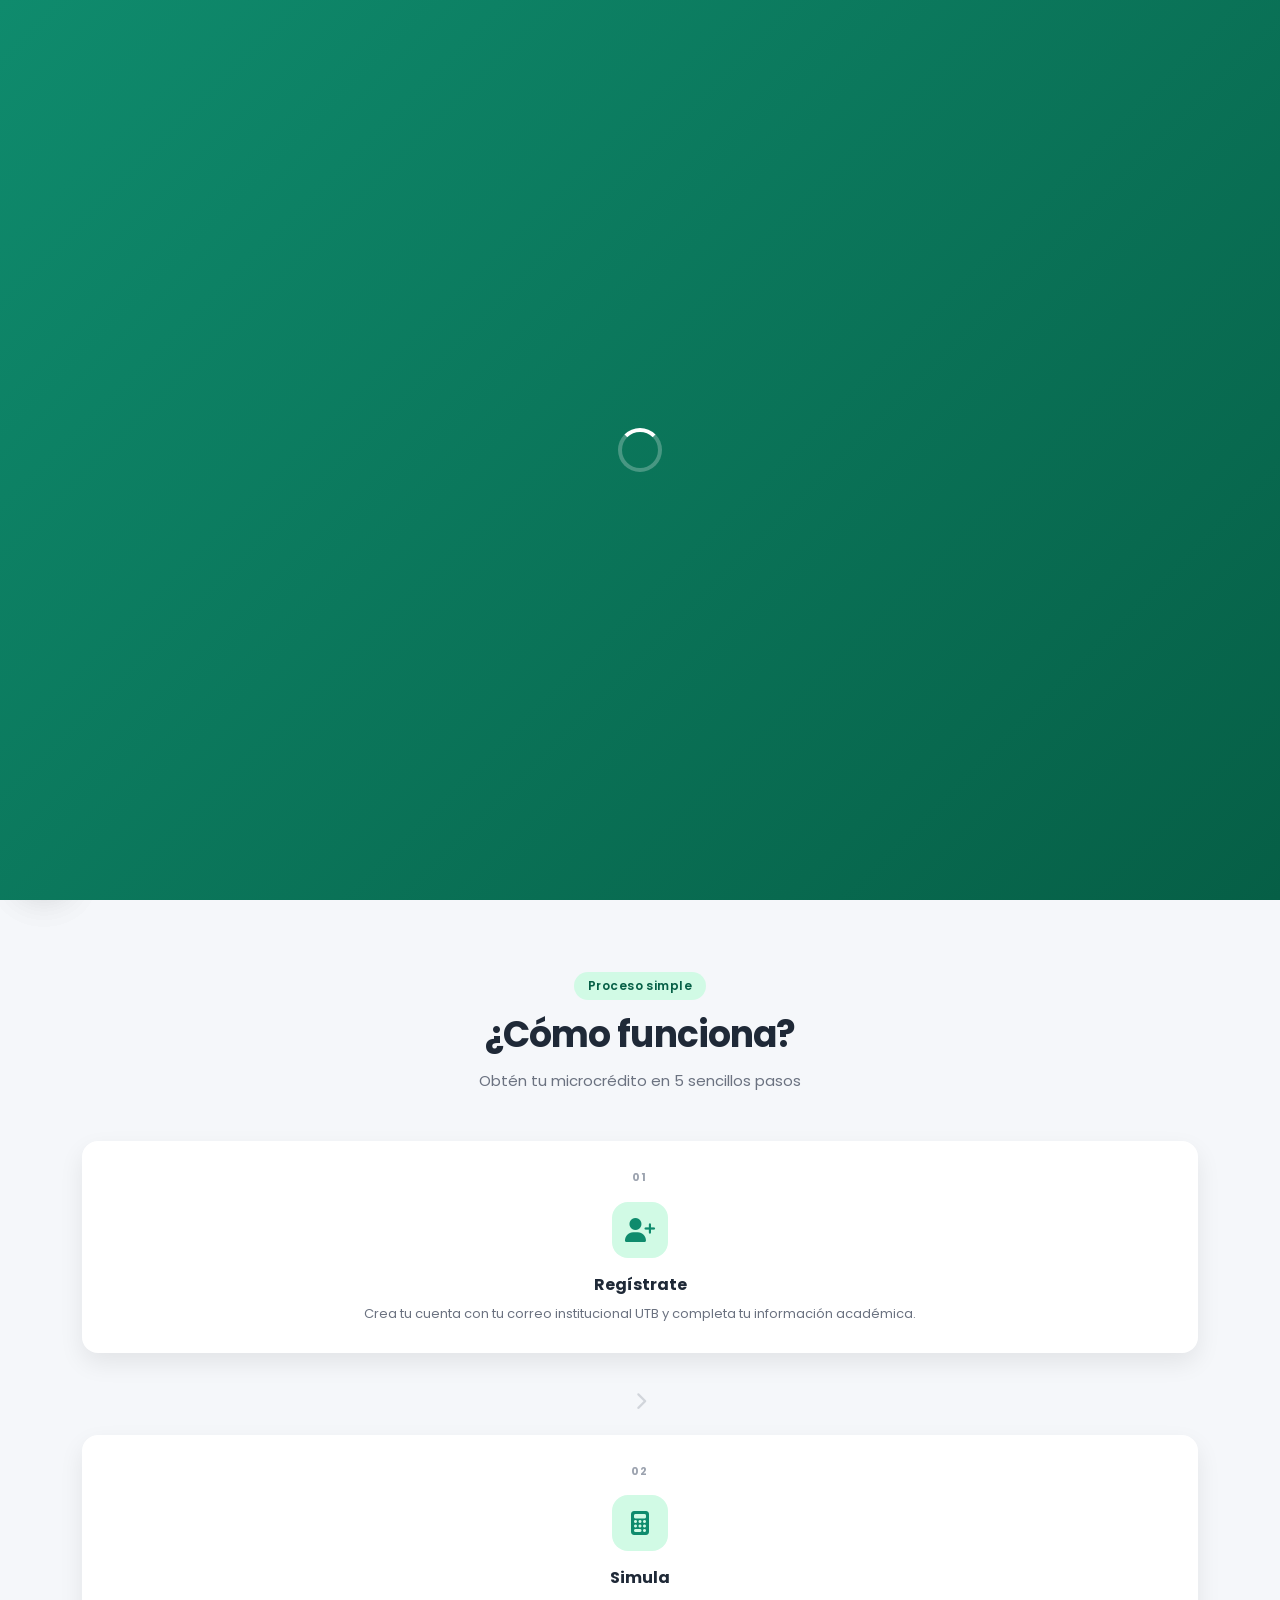
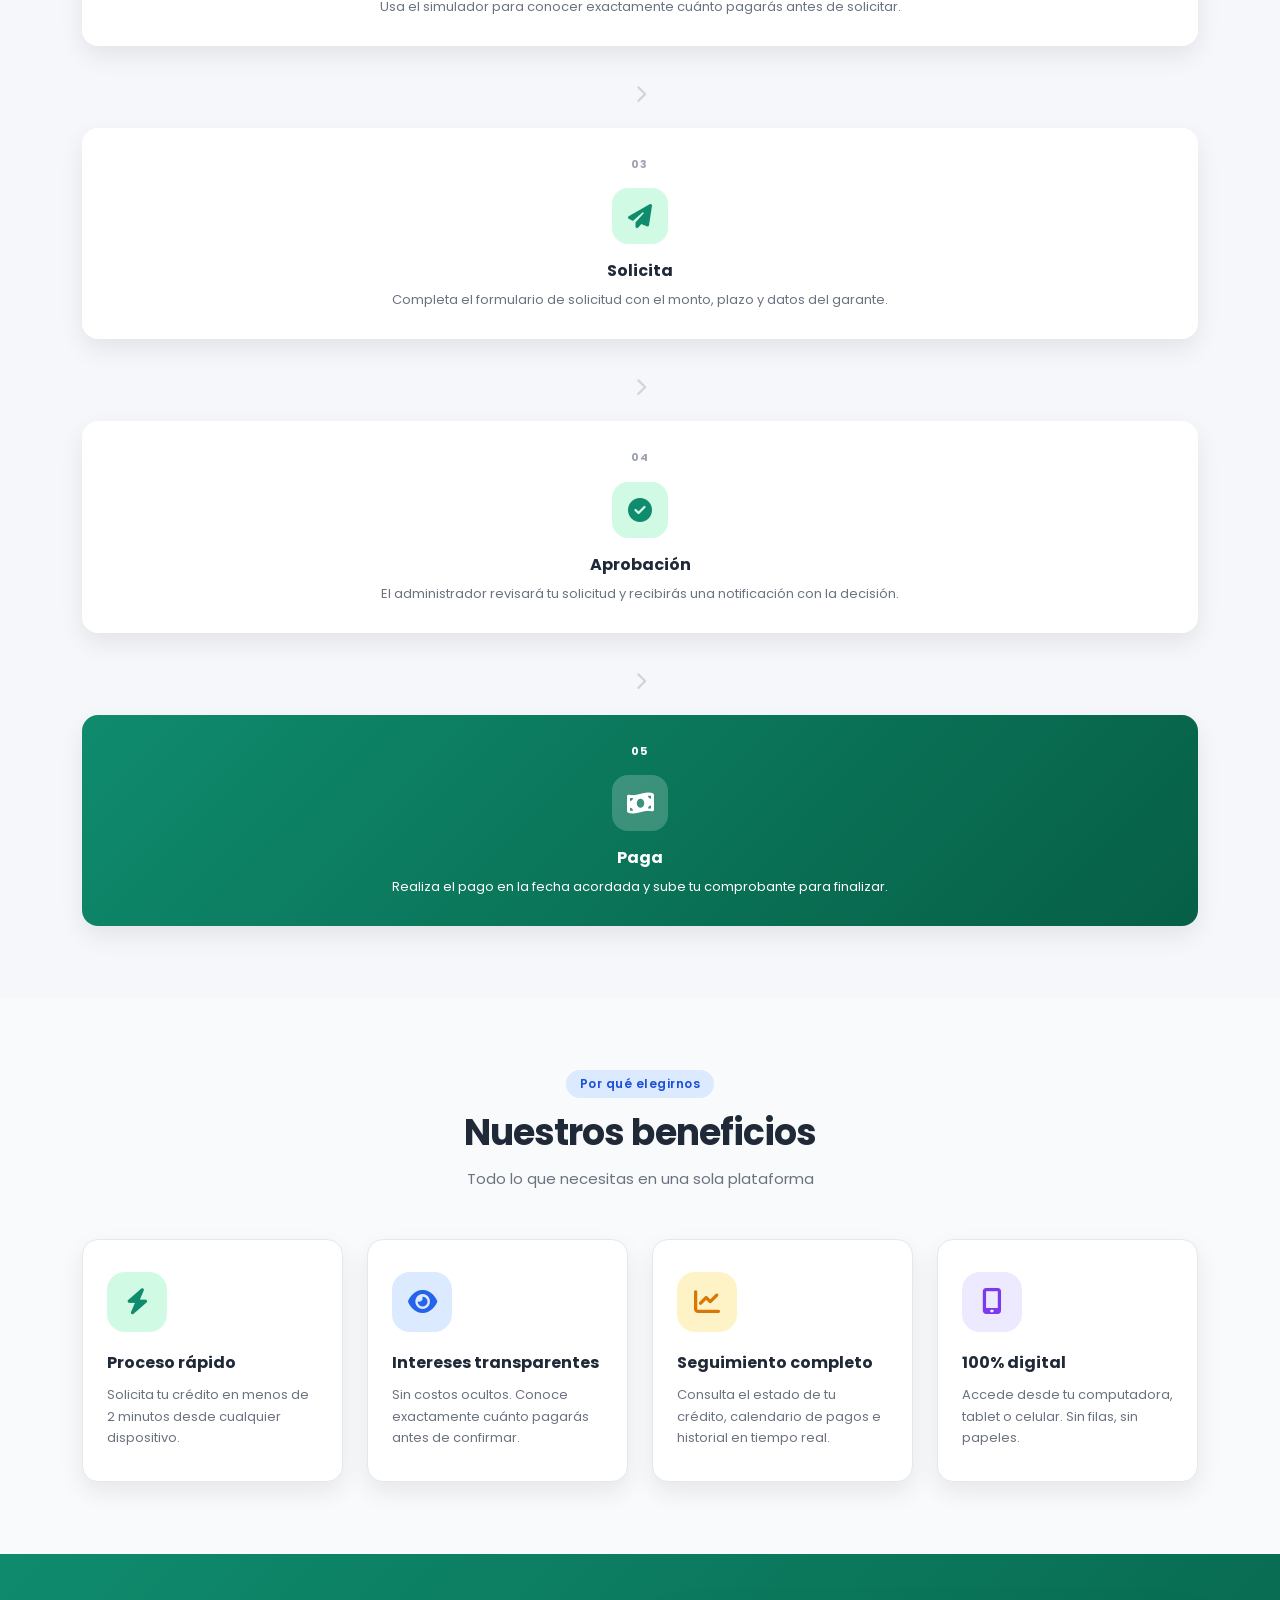
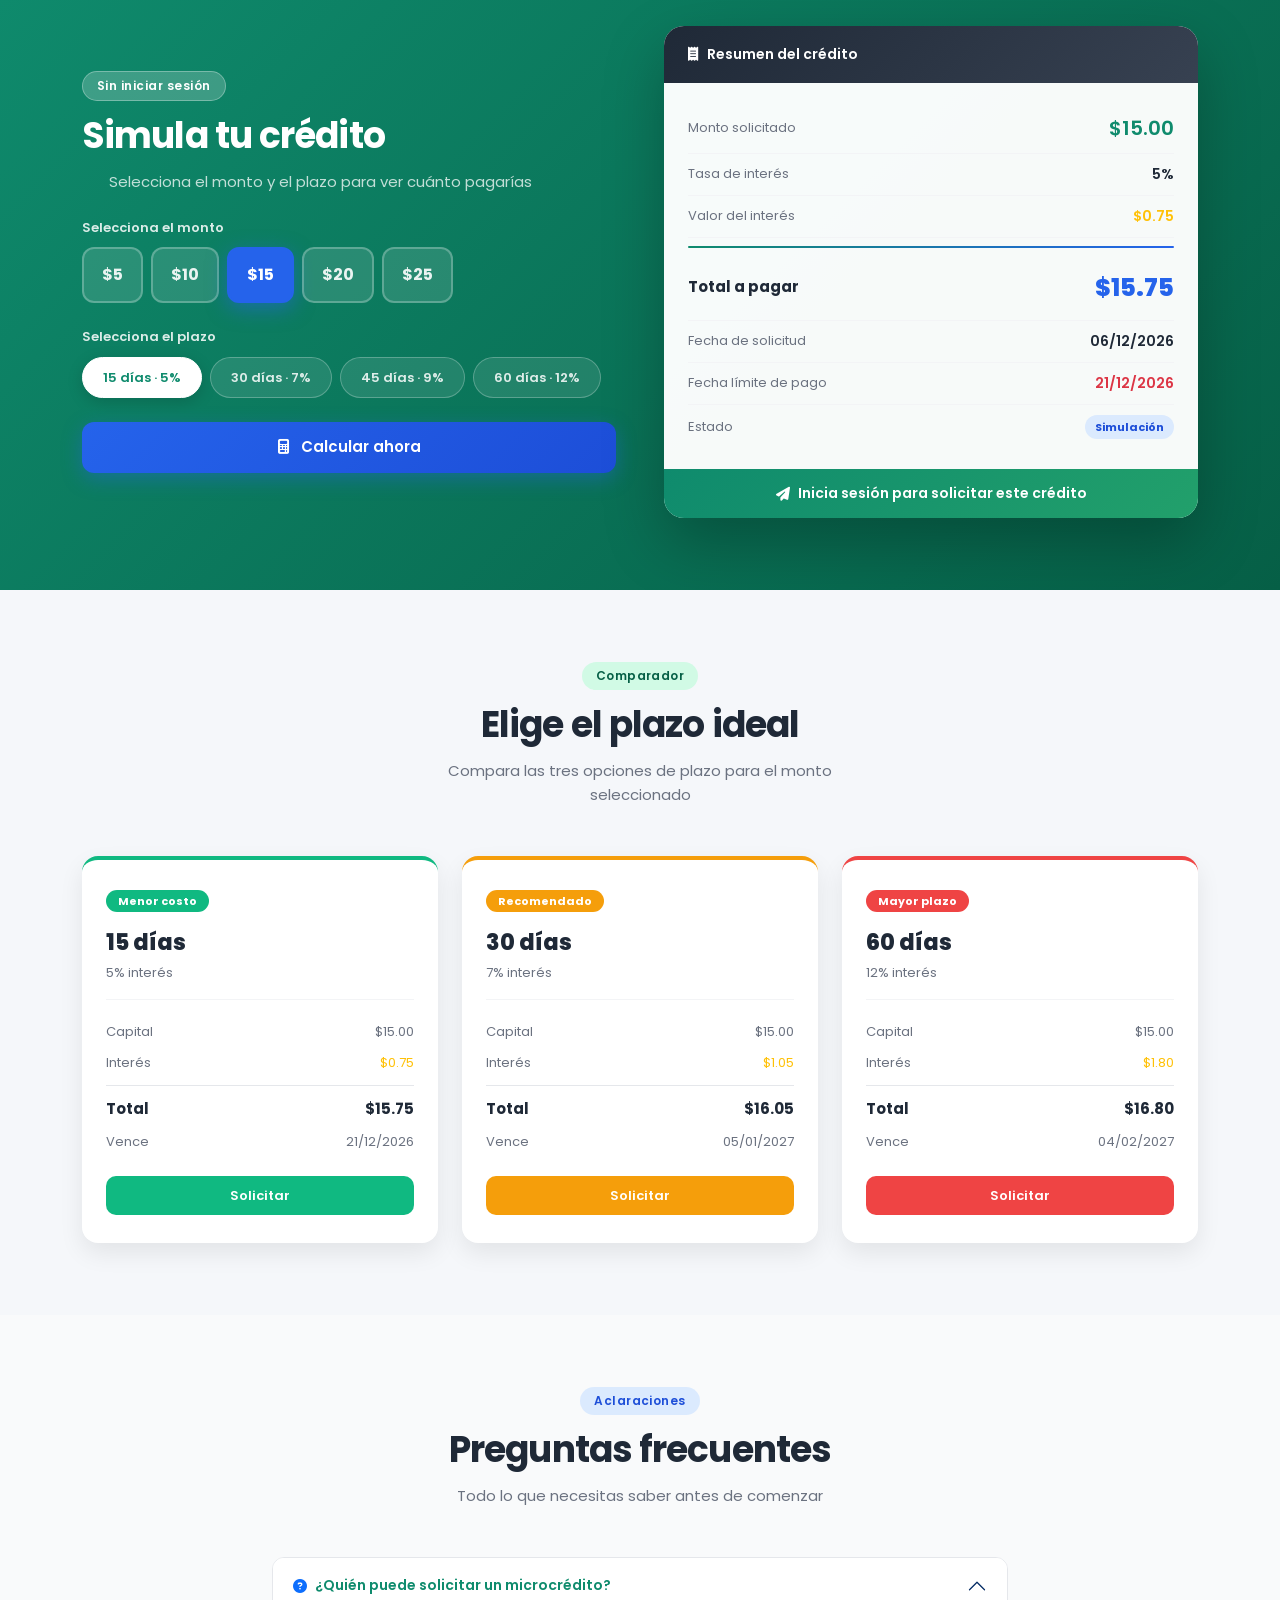
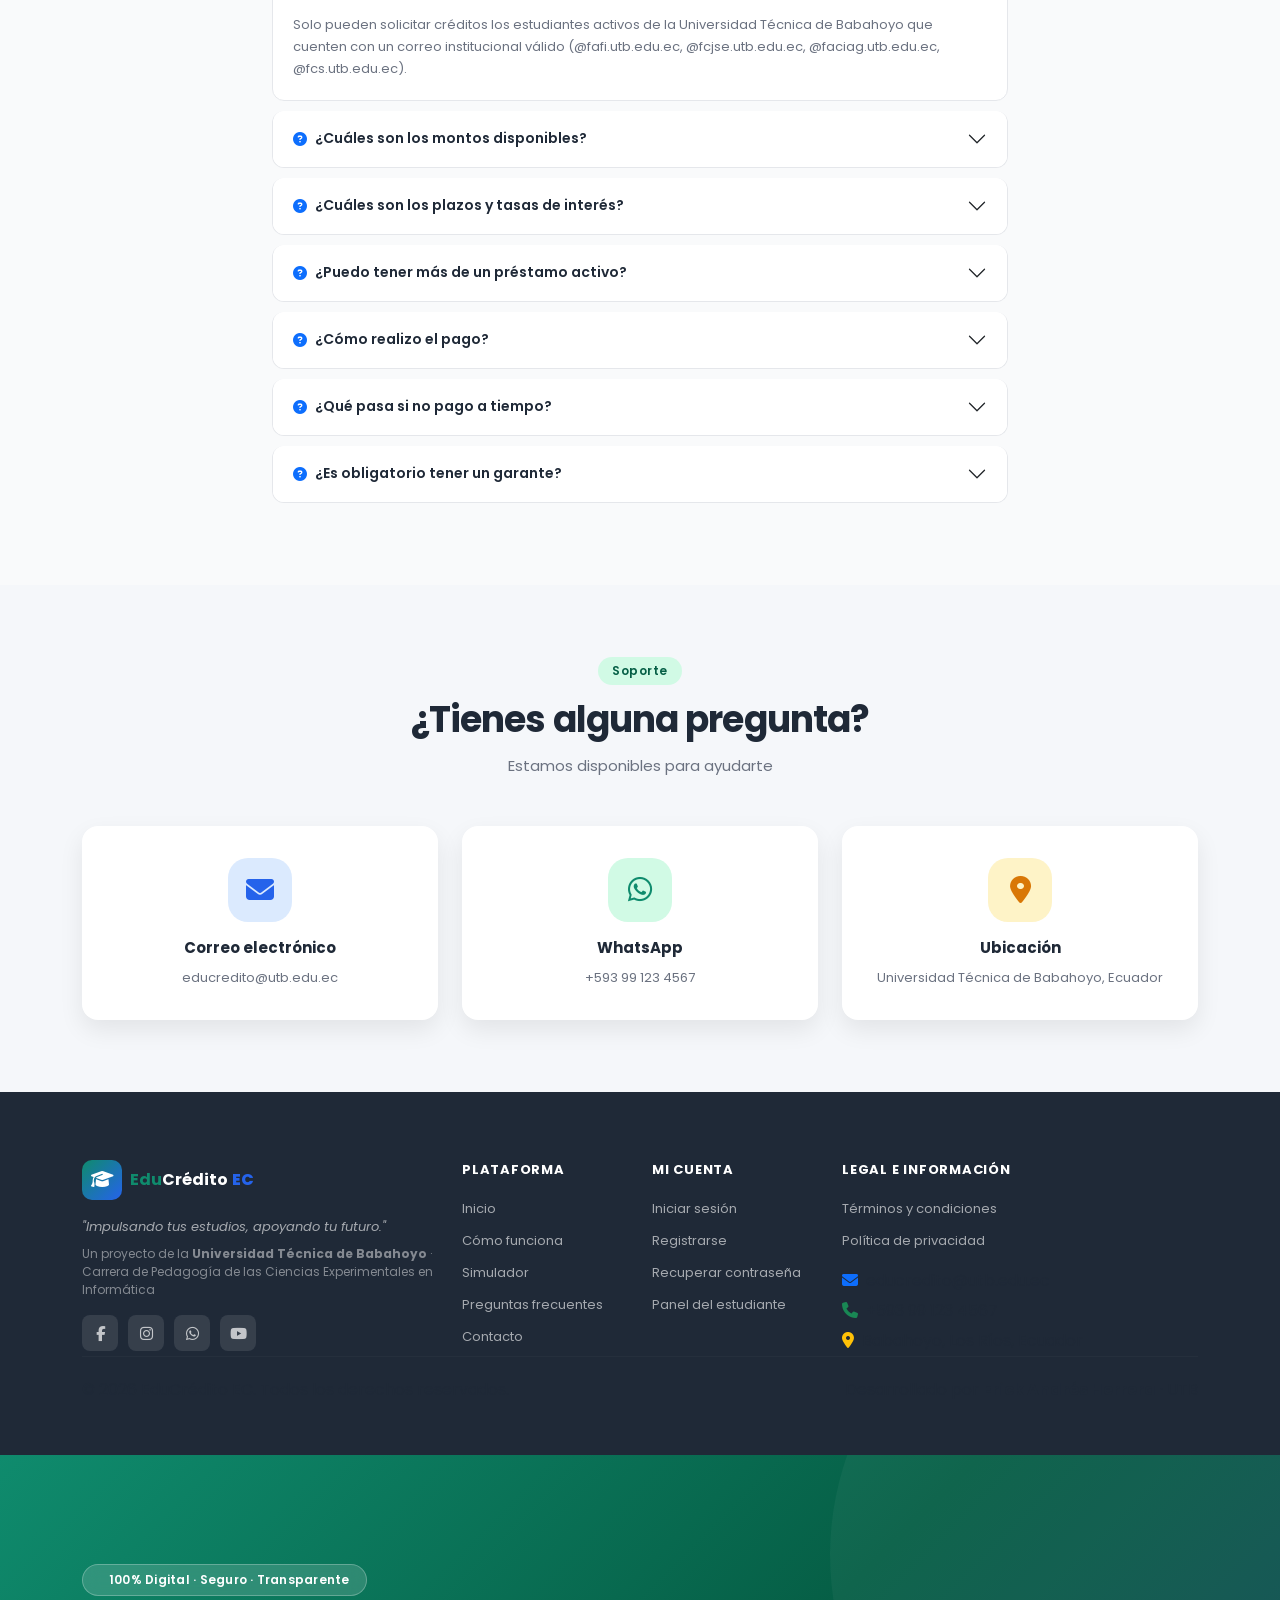
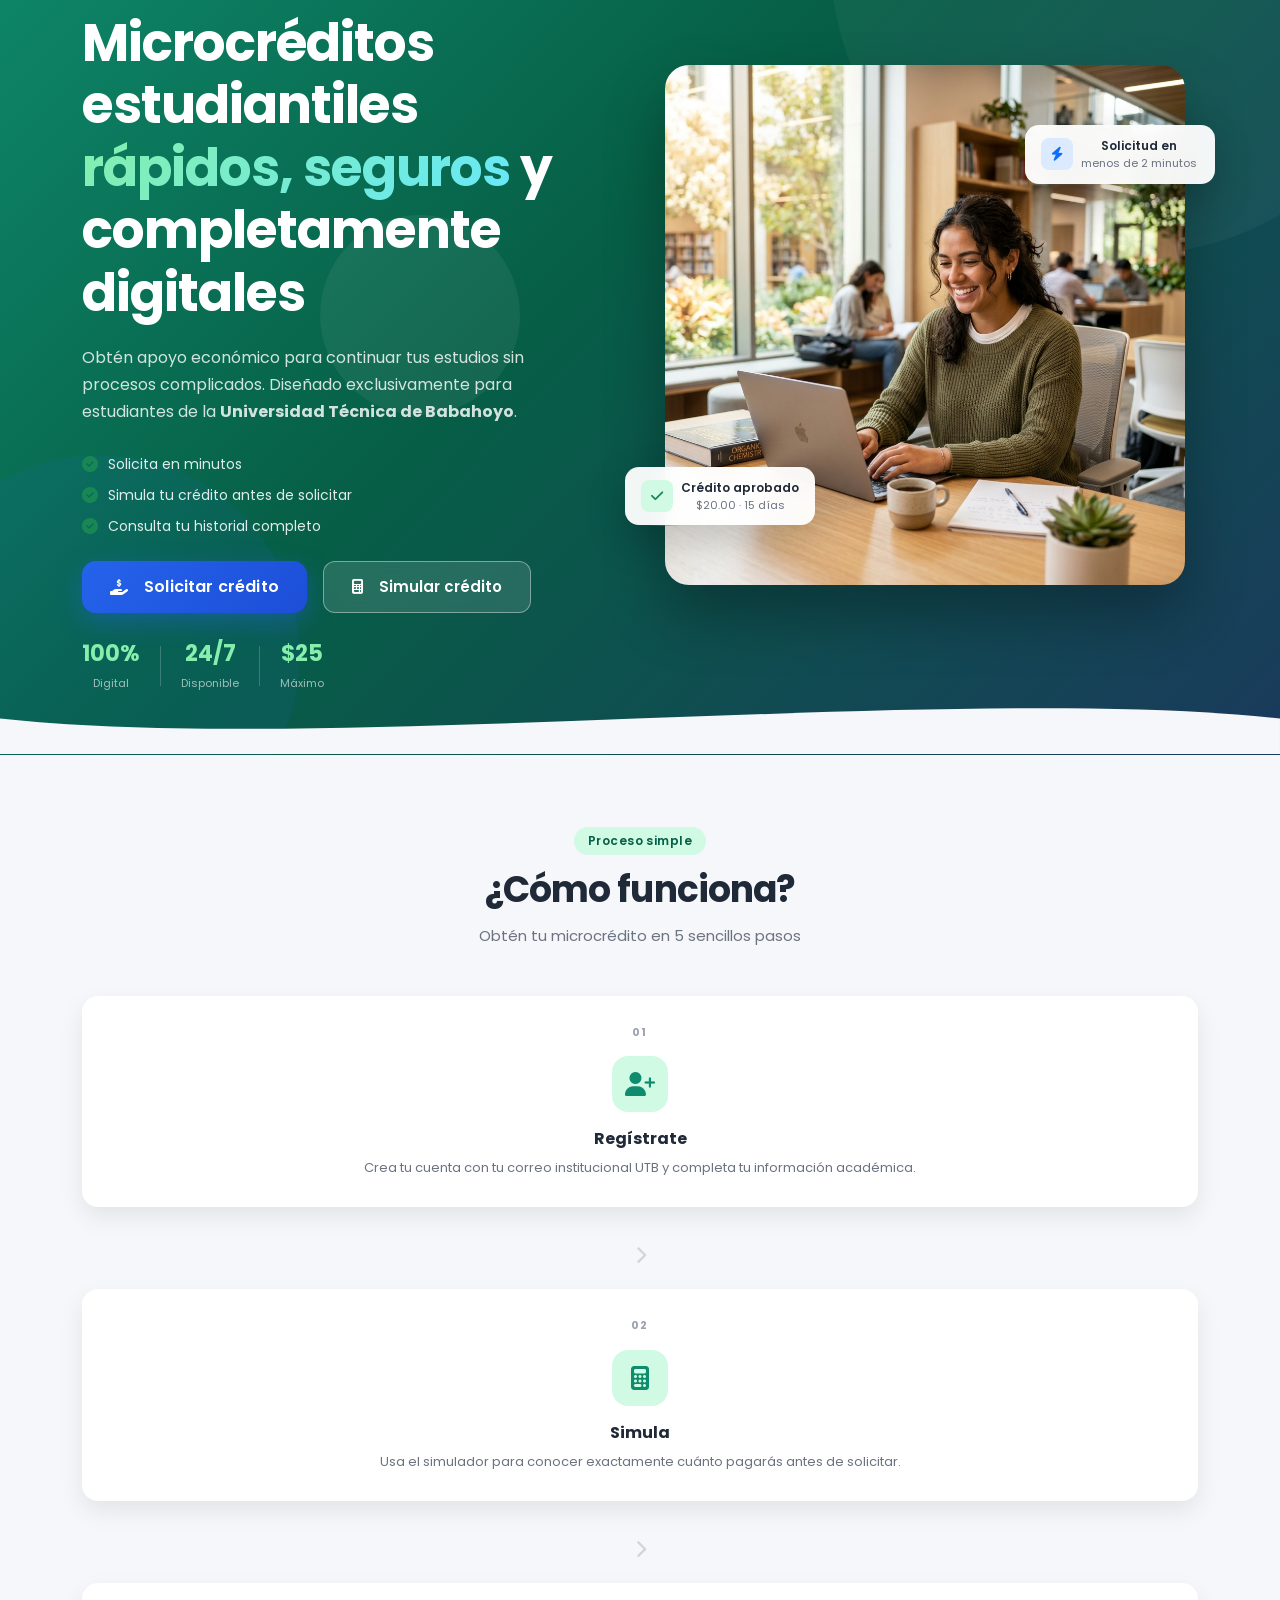
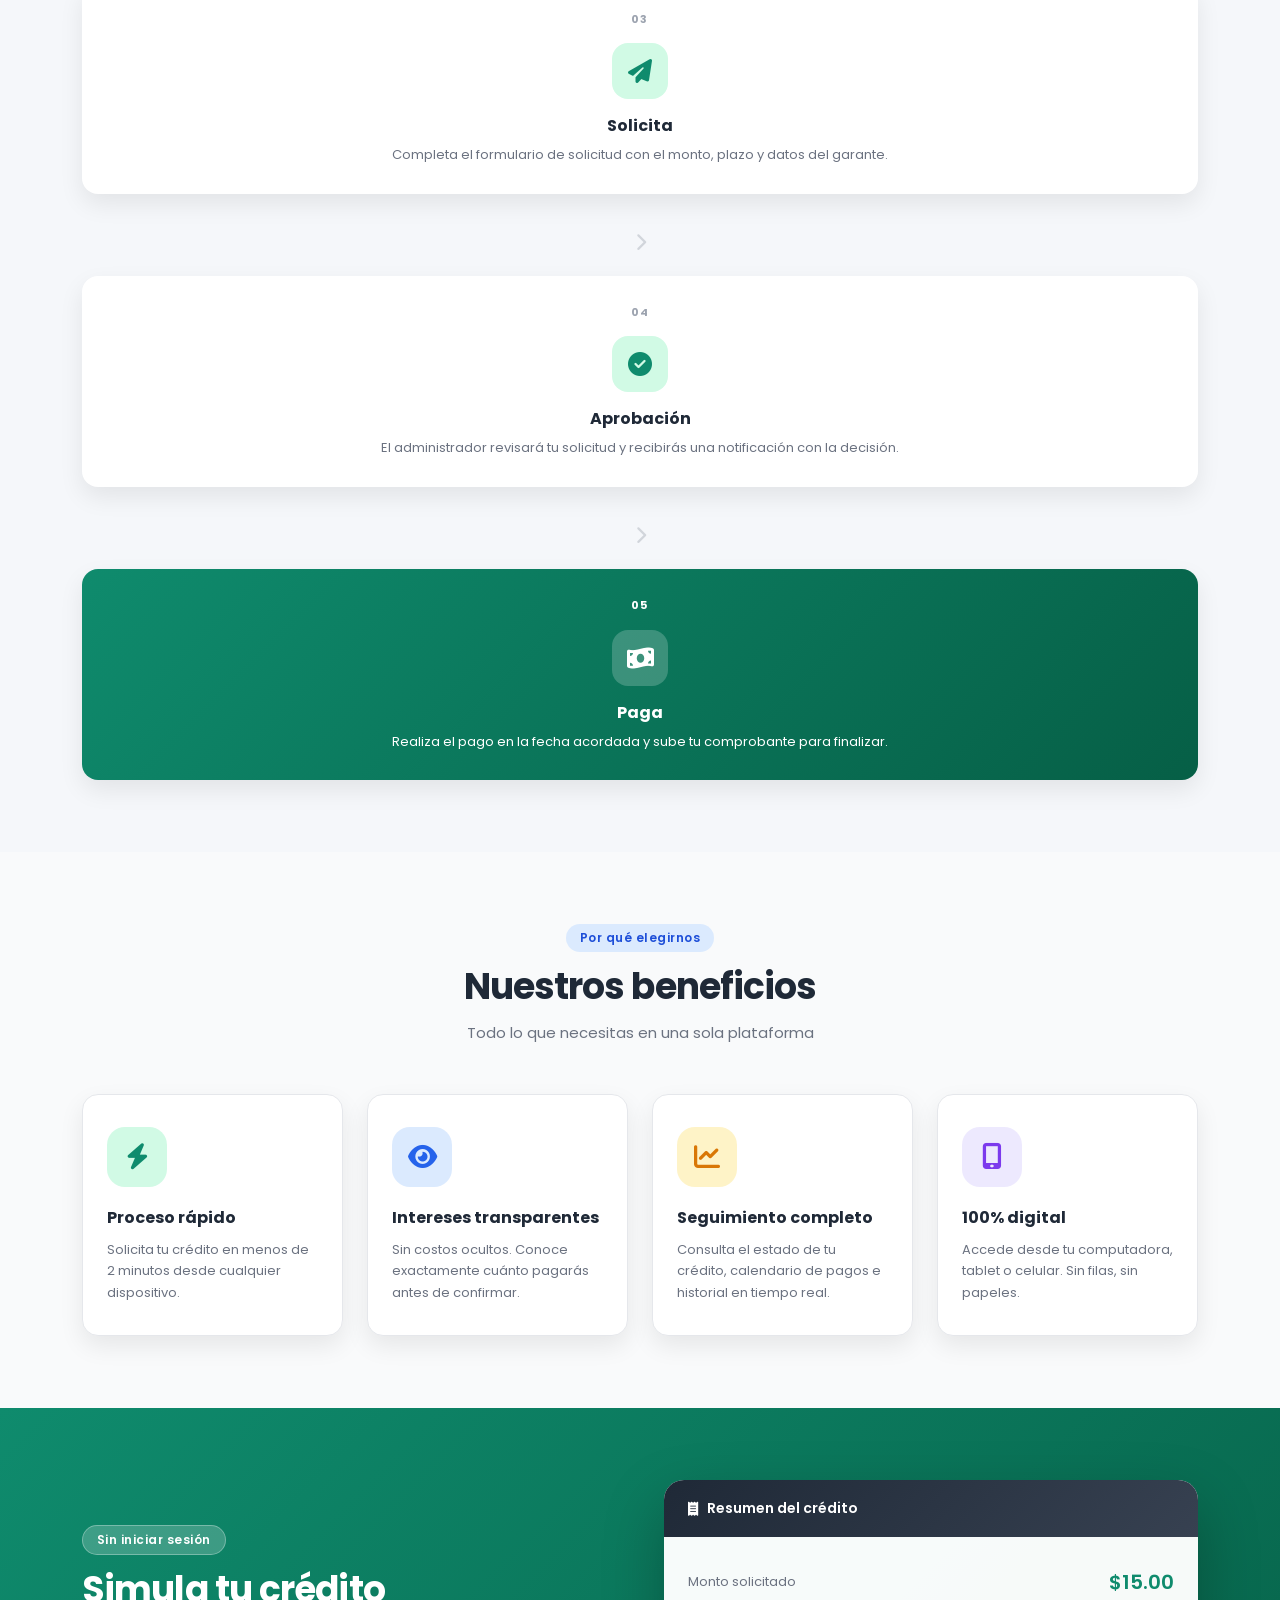
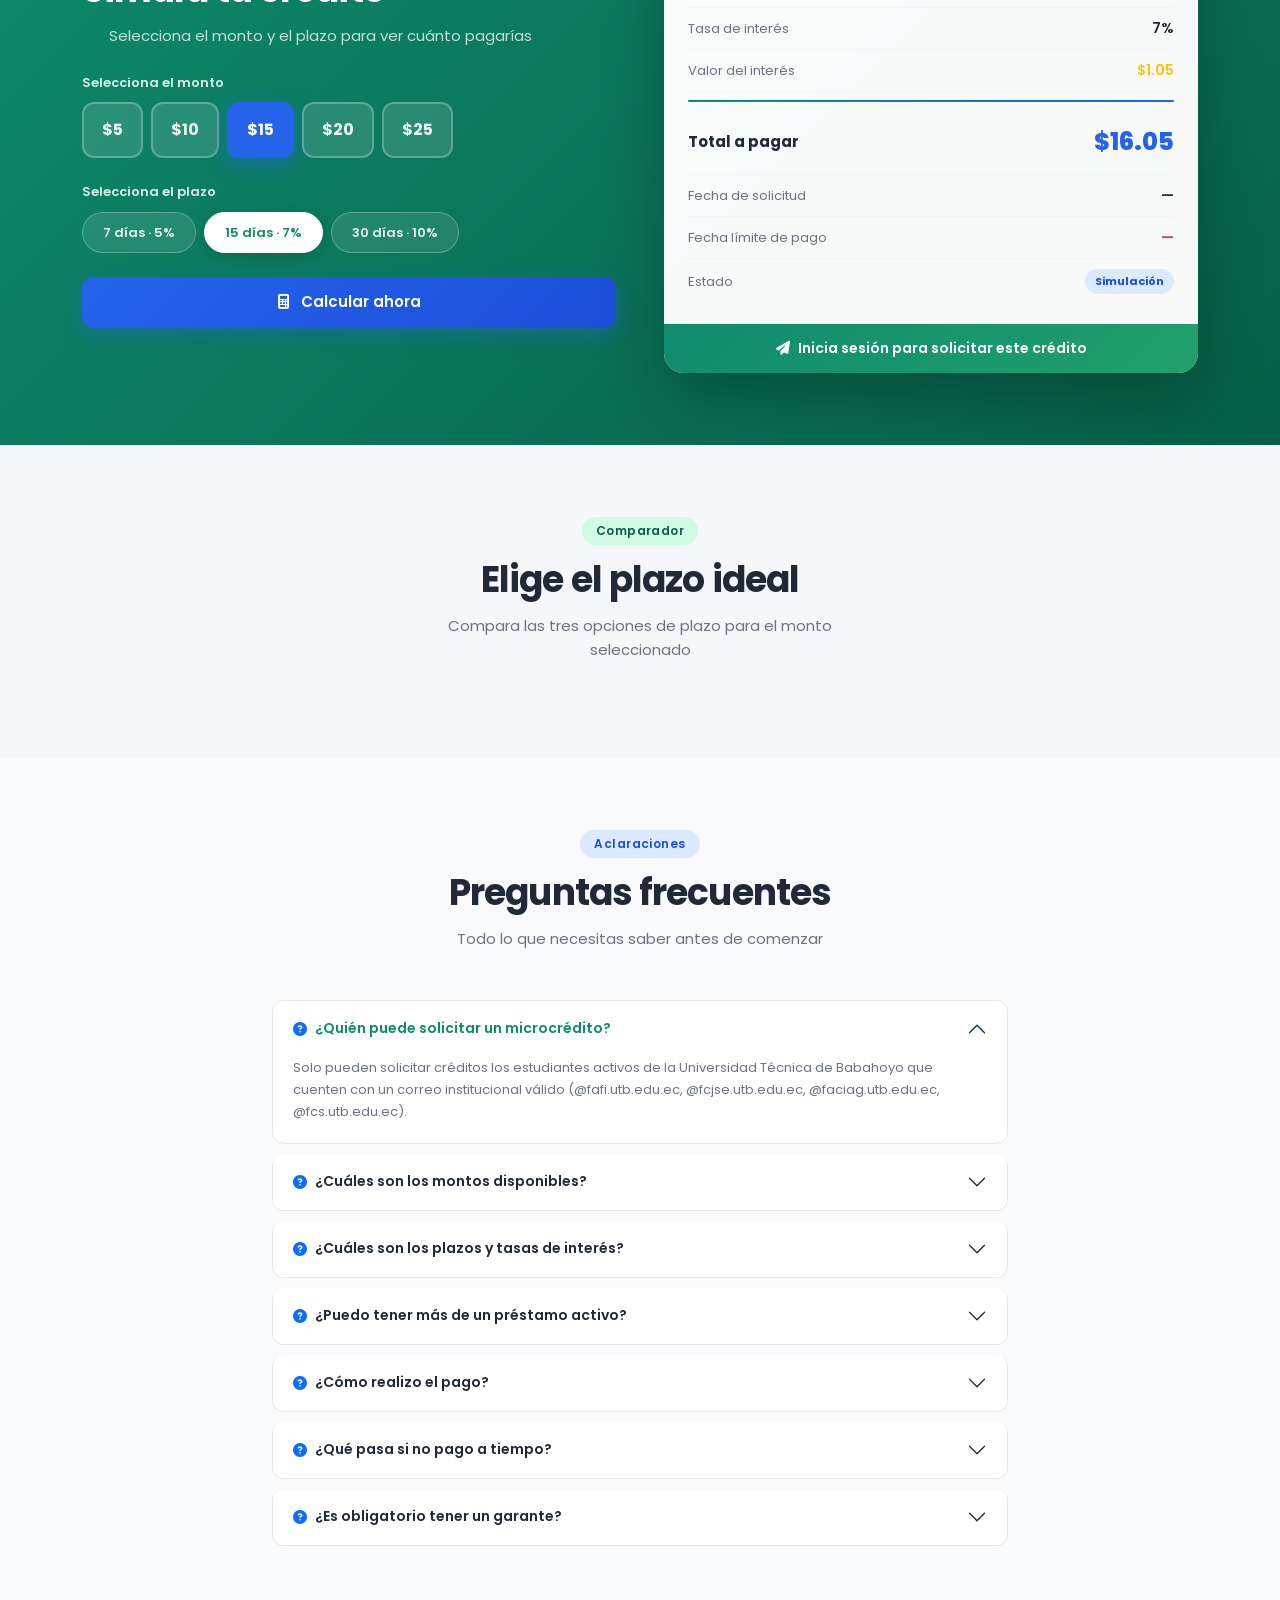
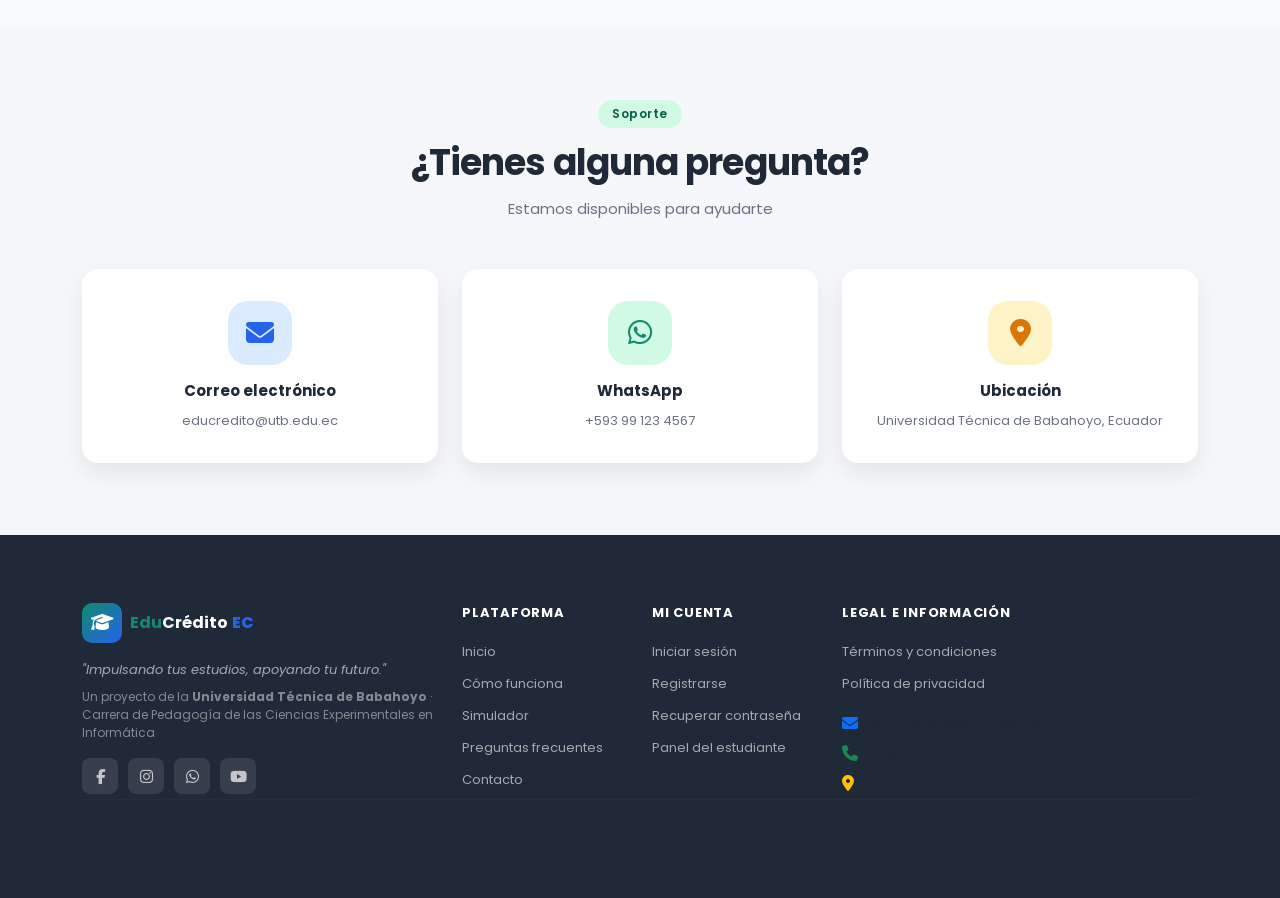
==== commit b3e4a808: "Update print statement from 'Hello' to 'Goodbye'" ====
--- a/index.html
+++ b/index.html
@@ -1,4 +1,10 @@
 <!DOCTYPE html>
+<html lang="es">
+<head>
+  <meta charset="UTF-8" />
+  <meta name="viewport" content="width=device-width, initial-scale=1.0" />
+  <meta name="description" content="EduCrédito EC – Plataforma de microcréditos estudiantiles para la Universidad Técnica de Babahoyo. Solicita, simula y gestiona tu crédito de forma rápida, segura y 100% digital." />
+  <title>EduCrédito EC – Microcréditos Estudiantiles | UTB</title><!DOCTYPE html>
 <html lang="es">
 <head>
   <meta charset="UTF-8" />
@@ -370,6 +376,837 @@
         <div class="mb-4">
           <label class="sim-label">Selecciona el plazo</label>
           <div class="period-selector d-flex gap-2 flex-wrap" id="periodSelector">
+            <button class="period-btn active" data-days="15" id="periodBtn15">15 días · 5%</button>
+            <button class="period-btn" data-days="30" id="periodBtn30">30 días · 7%</button>
+            <button class="period-btn" data-days="45" id="periodBtn45">45 días · 9%</button>
+            <button class="period-btn" data-days="60" id="periodBtn60">60 días · 12%</button>
+          </div>
+        </div>
+
+        <button class="btn btn-sim-calc w-100" id="btnSimulate" onclick="calculatePublicSim()">
+          <i class="fa-solid fa-calculator me-2"></i> Calcular ahora
+        </button>
+      </div>
+
+      <!-- Right: Results Card -->
+      <div class="col-lg-6" data-aos="fade-left" data-aos-delay="200">
+        <div class="result-card" id="resultCard">
+          <div class="result-card-header">
+            <i class="fa-solid fa-receipt me-2"></i>
+            Resumen del crédito
+          </div>
+          <div class="result-card-body">
+            <div class="result-row">
+              <span class="result-label">Monto solicitado</span>
+              <span class="result-value result-value-main" id="res-monto">$15.00</span>
+            </div>
+            <div class="result-row">
+              <span class="result-label">Tasa de interés</span>
+              <span class="result-value" id="res-tasa">7%</span>
+            </div>
+            <div class="result-row">
+              <span class="result-label">Valor del interés</span>
+              <span class="result-value text-warning" id="res-interes">$1.05</span>
+            </div>
+            <div class="result-divider"></div>
+            <div class="result-row result-row-total">
+              <span class="result-label result-label-total">Total a pagar</span>
+              <span class="result-value result-total" id="res-total">$16.05</span>
+            </div>
+            <div class="result-row">
+              <span class="result-label">Fecha de solicitud</span>
+              <span class="result-value" id="res-fecha-inicio">—</span>
+            </div>
+            <div class="result-row">
+              <span class="result-label">Fecha límite de pago</span>
+              <span class="result-value text-danger" id="res-fecha-vence">—</span>
+            </div>
+            <div class="result-row">
+              <span class="result-label">Estado</span>
+              <span class="result-badge-sim">Simulación</span>
+            </div>
+          </div>
+          <a href="login.html" class="btn btn-result-solicitar w-100" id="btnSolicitar">
+            <i class="fa-solid fa-paper-plane me-2"></i>
+            Inicia sesión para solicitar este crédito
+          </a>
+        </div>
+      </div>
+    </div>
+  </div>
+</section>
+
+<!-- ═══════════════════════════════ COMPARADOR ═══════════════════════════════ -->
+<section class="section-comparador py-5" id="comparador">
+  <div class="container py-4">
+    <div class="text-center mb-5" data-aos="fade-up">
+      <span class="section-badge">Comparador</span>
+      <h2 class="section-title">Elige el plazo ideal</h2>
+      <p class="section-subtitle">Compara las tres opciones de plazo para el monto seleccionado</p>
+    </div>
+    <div class="row g-4 justify-content-center" id="comparadorCards">
+      <!-- Filled dynamically by JS -->
+    </div>
+  </div>
+</section>
+
+<!-- ═══════════════════════════════ FAQ ═══════════════════════════════ -->
+<section class="section-faq py-5 bg-light-custom" id="faq">
+  <div class="container py-4">
+    <div class="text-center mb-5" data-aos="fade-up">
+      <span class="section-badge section-badge-blue">Aclaraciones</span>
+      <h2 class="section-title">Preguntas frecuentes</h2>
+      <p class="section-subtitle">Todo lo que necesitas saber antes de comenzar</p>
+    </div>
+
+    <div class="row justify-content-center">
+      <div class="col-lg-8">
+        <div class="accordion faq-accordion" id="faqAccordion" data-aos="fade-up" data-aos-delay="100">
+
+          <div class="accordion-item faq-item">
+            <h2 class="accordion-header">
+              <button class="accordion-button faq-btn" type="button" data-bs-toggle="collapse" data-bs-target="#faq1">
+                <i class="fa-solid fa-circle-question me-2 text-primary"></i>
+                ¿Quién puede solicitar un microcrédito?
+              </button>
+            </h2>
+            <div id="faq1" class="accordion-collapse collapse show" data-bs-parent="#faqAccordion">
+              <div class="accordion-body faq-body">
+                Solo pueden solicitar créditos los estudiantes activos de la Universidad Técnica de Babahoyo que cuenten con un correo institucional válido (@fafi.utb.edu.ec, @fcjse.utb.edu.ec, @faciag.utb.edu.ec, @fcs.utb.edu.ec).
+              </div>
+            </div>
+          </div>
+
+          <div class="accordion-item faq-item">
+            <h2 class="accordion-header">
+              <button class="accordion-button faq-btn collapsed" type="button" data-bs-toggle="collapse" data-bs-target="#faq2">
+                <i class="fa-solid fa-circle-question me-2 text-primary"></i>
+                ¿Cuáles son los montos disponibles?
+              </button>
+            </h2>
+            <div id="faq2" class="accordion-collapse collapse" data-bs-parent="#faqAccordion">
+              <div class="accordion-body faq-body">
+                Los montos disponibles son: $5, $10, $15, $20 y $25. Estos valores están definidos por la administración del sistema.
+              </div>
+            </div>
+          </div>
+
+          <div class="accordion-item faq-item">
+            <h2 class="accordion-header">
+              <button class="accordion-button faq-btn collapsed" type="button" data-bs-toggle="collapse" data-bs-target="#faq3">
+                <i class="fa-solid fa-circle-question me-2 text-primary"></i>
+                ¿Cuáles son los plazos y tasas de interés?
+              </button>
+            </h2>
+            <div id="faq3" class="accordion-collapse collapse" data-bs-parent="#faqAccordion">
+              <div class="accordion-body faq-body">
+                Existen cuatro plazos: <strong>15 días (5% de interés)</strong>, <strong>30 días (7%)</strong>, <strong>45 días (9%)</strong> y <strong>60 días (12%)</strong>. Todos los cálculos son transparentes y los verás antes de confirmar tu solicitud.
+              </div>
+            </div>
+          </div>
+
+          <div class="accordion-item faq-item">
+            <h2 class="accordion-header">
+              <button class="accordion-button faq-btn collapsed" type="button" data-bs-toggle="collapse" data-bs-target="#faq4">
+                <i class="fa-solid fa-circle-question me-2 text-primary"></i>
+                ¿Puedo tener más de un préstamo activo?
+              </button>
+            </h2>
+            <div id="faq4" class="accordion-collapse collapse" data-bs-parent="#faqAccordion">
+              <div class="accordion-body faq-body">
+                No. Cada estudiante puede mantener únicamente un préstamo activo a la vez. Para solicitar uno nuevo, deberás cancelar el préstamo anterior.
+              </div>
+            </div>
+          </div>
+
+          <div class="accordion-item faq-item">
+            <h2 class="accordion-header">
+              <button class="accordion-button faq-btn collapsed" type="button" data-bs-toggle="collapse" data-bs-target="#faq5">
+                <i class="fa-solid fa-circle-question me-2 text-primary"></i>
+                ¿Cómo realizo el pago?
+              </button>
+            </h2>
+            <div id="faq5" class="accordion-collapse collapse" data-bs-parent="#faqAccordion">
+              <div class="accordion-body faq-body">
+                Una vez aprobado tu crédito, podrás ver los métodos de pago disponibles en tu panel. Realizas la transferencia o depósito y subes el comprobante en la plataforma. El administrador verificará y actualizará tu saldo.
+              </div>
+            </div>
+          </div>
+
+          <div class="accordion-item faq-item">
+            <h2 class="accordion-header">
+              <button class="accordion-button faq-btn collapsed" type="button" data-bs-toggle="collapse" data-bs-target="#faq6">
+                <i class="fa-solid fa-circle-question me-2 text-primary"></i>
+                ¿Qué pasa si no pago a tiempo?
+              </button>
+            </h2>
+            <div id="faq6" class="accordion-collapse collapse" data-bs-parent="#faqAccordion">
+              <div class="accordion-body faq-body">
+                Si no realizas el pago en la fecha establecida, el sistema cambiará automáticamente el estado a <strong>"En mora"</strong> y se aplicará un interés moratorio adicional. También recibirás una notificación de alerta y se bloqueará la opción de solicitar nuevos créditos hasta regularizar tu situación.
+              </div>
+            </div>
+          </div>
+
+          <div class="accordion-item faq-item">
+            <h2 class="accordion-header">
+              <button class="accordion-button faq-btn collapsed" type="button" data-bs-toggle="collapse" data-bs-target="#faq7">
+                <i class="fa-solid fa-circle-question me-2 text-primary"></i>
+                ¿Es obligatorio tener un garante?
+              </button>
+            </h2>
+            <div id="faq7" class="accordion-collapse collapse" data-bs-parent="#faqAccordion">
+              <div class="accordion-body faq-body">
+                Sí. Para completar la solicitud de crédito deberás registrar los datos de un garante (nombre, cédula, parentesco, teléfono, dirección, ocupación y correo electrónico).
+              </div>
+            </div>
+          </div>
+
+        </div>
+      </div>
+    </div>
+  </div>
+</section>
+
+<!-- ═══════════════════════════════ CONTACTO ═══════════════════════════════ -->
+<section class="section-contacto py-5" id="contacto">
+  <div class="container py-4">
+    <div class="text-center mb-5" data-aos="fade-up">
+      <span class="section-badge">Soporte</span>
+      <h2 class="section-title">¿Tienes alguna pregunta?</h2>
+      <p class="section-subtitle">Estamos disponibles para ayudarte</p>
+    </div>
+
+    <div class="row justify-content-center g-4">
+      <div class="col-lg-4 col-md-6" data-aos="fade-up" data-aos-delay="100">
+        <div class="contact-card text-center">
+          <div class="contact-icon-wrap">
+            <i class="fa-solid fa-envelope"></i>
+          </div>
+          <h4 class="contact-title">Correo electrónico</h4>
+          <p class="contact-info">educredito@utb.edu.ec</p>
+        </div>
+      </div>
+      <div class="col-lg-4 col-md-6" data-aos="fade-up" data-aos-delay="200">
+        <div class="contact-card text-center">
+          <div class="contact-icon-wrap contact-icon-green">
+            <i class="fa-brands fa-whatsapp"></i>
+          </div>
+          <h4 class="contact-title">WhatsApp</h4>
+          <p class="contact-info">+593 99 123 4567</p>
+        </div>
+      </div>
+      <div class="col-lg-4 col-md-6" data-aos="fade-up" data-aos-delay="300">
+        <div class="contact-card text-center">
+          <div class="contact-icon-wrap contact-icon-orange">
+            <i class="fa-solid fa-location-dot"></i>
+          </div>
+          <h4 class="contact-title">Ubicación</h4>
+          <p class="contact-info">Universidad Técnica de Babahoyo, Ecuador</p>
+        </div>
+      </div>
+    </div>
+  </div>
+</section>
+
+<!-- ═══════════════════════════════ FOOTER ═══════════════════════════════ -->
+<footer class="footer-landing" id="footer">
+  <div class="container py-5">
+    <div class="row g-4">
+
+      <!-- Brand -->
+      <div class="col-lg-4 col-md-6">
+        <div class="footer-brand">
+          <div class="d-flex align-items-center gap-2 mb-3">
+            <div class="footer-logo-icon">
+              <i class="fa-solid fa-graduation-cap"></i>
+            </div>
+            <div class="footer-logo-text">
+              <span class="logo-edu">Edu</span><span class="logo-credito-footer">Crédito</span>
+              <span class="logo-ec-footer"> EC</span>
+            </div>
+          </div>
+          <p class="footer-slogan">"Impulsando tus estudios, apoyando tu futuro."</p>
+          <p class="footer-utb">Un proyecto de la <strong>Universidad Técnica de Babahoyo</strong> · Carrera de Pedagogía de las Ciencias Experimentales en Informática</p>
+          <!-- Social links -->
+          <div class="footer-socials mt-3">
+            <a href="#" class="footer-social-link" aria-label="Facebook"><i class="fa-brands fa-facebook-f"></i></a>
+            <a href="#" class="footer-social-link" aria-label="Instagram"><i class="fa-brands fa-instagram"></i></a>
+            <a href="#" class="footer-social-link" aria-label="WhatsApp"><i class="fa-brands fa-whatsapp"></i></a>
+            <a href="#" class="footer-social-link" aria-label="YouTube"><i class="fa-brands fa-youtube"></i></a>
+          </div>
+        </div>
+      </div>
+
+      <!-- Quick Links -->
+      <div class="col-lg-2 col-md-6 col-6">
+        <h5 class="footer-heading">Plataforma</h5>
+        <ul class="footer-links">
+          <li><a href="index.html">Inicio</a></li>
+          <li><a href="#como-funciona">Cómo funciona</a></li>
+          <li><a href="#simulador">Simulador</a></li>
+          <li><a href="#faq">Preguntas frecuentes</a></li>
+          <li><a href="#contacto">Contacto</a></li>
+        </ul>
+      </div>
+
+      <!-- Account -->
+      <div class="col-lg-2 col-md-6 col-6">
+        <h5 class="footer-heading">Mi cuenta</h5>
+        <ul class="footer-links">
+          <li><a href="login.html">Iniciar sesión</a></li>
+          <li><a href="register.html">Registrarse</a></li>
+          <li><a href="forgot-password.html">Recuperar contraseña</a></li>
+          <li><a href="student/dashboard.html">Panel del estudiante</a></li>
+        </ul>
+      </div>
+
+      <!-- Legal -->
+      <div class="col-lg-4 col-md-6">
+        <h5 class="footer-heading">Legal e información</h5>
+        <ul class="footer-links">
+          <li><a href="terms.html">Términos y condiciones</a></li>
+          <li><a href="privacy.html">Política de privacidad</a></li>
+        </ul>
+        <div class="footer-info-box mt-3">
+          <p class="mb-1"><i class="fa-solid fa-envelope me-2 text-primary"></i>educredito@utb.edu.ec</p>
+          <p class="mb-1"><i class="fa-solid fa-phone me-2 text-success"></i>+593 99 123 4567</p>
+          <p class="mb-0"><i class="fa-solid fa-location-dot me-2 text-warning"></i>Babahoyo, Los Ríos, Ecuador</p>
+        </div>
+      </div>
+    </div>
+
+    <!-- Divider -->
+    <hr class="footer-divider" />
+
+    <!-- Bottom bar -->
+    <div class="footer-bottom d-flex flex-column flex-md-row justify-content-between align-items-center gap-2">
+      <p class="mb-0">&copy; 2026 EduCrédito EC. Todos los derechos reservados.</p>
+      <p class="mb-0">Desarrollado por <strong>Erick Andrés Herrera</strong> · UTB</p>
+    </div>
+  </div>
+</footer>
+
+<!-- ═══════════════════════════════ BACK TO TOP ═══════════════════════════════ -->
+<button class="back-to-top" id="backToTop" aria-label="Volver arriba" onclick="window.scrollTo({top:0,behavior:'smooth'})">
+  <i class="fa-solid fa-arrow-up"></i>
+</button>
+
+<!-- ═══════════════════════════════ SCRIPTS ═══════════════════════════════════ -->
+<script src="https://cdn.jsdelivr.net/npm/bootstrap@5.3.3/dist/js/bootstrap.bundle.min.js"></script>
+<script src="https://unpkg.com/aos@2.3.4/dist/aos.js"></script>
+<script src="js/utils.js"></script>
+<script src="js/validations.js"></script>
+<script src="js/simulation.js"></script>
+<script src="js/app.js"></script>
+
+<script>
+/* ─── Landing Page Logic ─────────────────────────────────────────── */
+document.addEventListener('DOMContentLoaded', () => {
+
+  // AOS
+  AOS.init({ duration: 700, once: true, easing: 'ease-out-quart' });
+
+  // Hide loader
+  setTimeout(() => {
+    const loader = document.getElementById('pageLoader');
+    if (loader) { loader.style.opacity = '0'; setTimeout(() => loader.remove(), 300); }
+  }, 500);
+
+  // Navbar scroll effect
+  const navbar = document.getElementById('mainNavbar');
+  window.addEventListener('scroll', () => {
+    if (window.scrollY > 50) {
+      navbar.classList.add('scrolled');
+    } else {
+      navbar.classList.remove('scrolled');
+    }
+    // Back to top
+    const btt = document.getElementById('backToTop');
+    if (btt) btt.classList.toggle('visible', window.scrollY > 400);
+  });
+
+  // Smooth scroll for nav links
+  document.querySelectorAll('a[href^="#"]').forEach(link => {
+    link.addEventListener('click', e => {
+      const target = document.querySelector(link.getAttribute('href'));
+      if (target) {
+        e.preventDefault();
+        const offset = 80;
+        window.scrollTo({ top: target.offsetTop - offset, behavior: 'smooth' });
+      }
+    });
+  });
+
+  // Init public simulator
+  initPublicSimulator();
+
+  // Render comparador
+  renderComparadorCards(15); // default amount
+
+  // If already logged in, redirect
+  const session = JSON.parse(localStorage.getItem('educredito_session') || '{}');
+  if (session.loggedIn) {
+    const loginBtn = document.querySelector('.btn-outline-nav');
+    if (loginBtn) loginBtn.textContent = 'Mi Panel';
+    loginBtn && (loginBtn.href = session.role === 'admin' ? 'admin/dashboard.html' : 'student/dashboard.html');
+  }
+});
+
+/* ─── Public Simulator ─────────────────────────────────────────── */
+let selectedAmount = 15;
+let selectedDays = 15;
+const rates = { 15: 5, 30: 7, 45: 9, 60: 12 };
+
+function initPublicSimulator() {
+  // Amount buttons
+  document.querySelectorAll('.amount-btn').forEach(btn => {
+    btn.addEventListener('click', () => {
+      document.querySelectorAll('.amount-btn').forEach(b => b.classList.remove('active'));
+      btn.classList.add('active');
+      selectedAmount = parseInt(btn.dataset.amount);
+      calculatePublicSim();
+      renderComparadorCards(selectedAmount);
+    });
+  });
+
+  // Period buttons
+  document.querySelectorAll('.period-btn').forEach(btn => {
+    btn.addEventListener('click', () => {
+      document.querySelectorAll('.period-btn').forEach(b => b.classList.remove('active'));
+      btn.classList.add('active');
+      selectedDays = parseInt(btn.dataset.days);
+      calculatePublicSim();
+    });
+  });
+
+  // Initial calculation
+  calculatePublicSim();
+}
+
+function calculatePublicSim() {
+  const rate = rates[selectedDays] || 5;
+  const interes = parseFloat((selectedAmount * (rate / 100)).toFixed(2));
+  const total = parseFloat((selectedAmount + interes).toFixed(2));
+  const hoy = new Date();
+  const vence = new Date(hoy.getTime() + selectedDays * 24 * 60 * 60 * 1000);
+
+  const fmt = d => d.toLocaleDateString('es-EC', { day: '2-digit', month: '2-digit', year: 'numeric' });
+
+  // Animate result card
+  const card = document.getElementById('resultCard');
+  card.classList.remove('animate-fade-in');
+  void card.offsetWidth;
+  card.classList.add('animate-fade-in');
+
+  document.getElementById('res-monto').textContent = `$${selectedAmount.toFixed(2)}`;
+  document.getElementById('res-tasa').textContent = `${rate}%`;
+  document.getElementById('res-interes').textContent = `$${interes.toFixed(2)}`;
+  document.getElementById('res-total').textContent = `$${total.toFixed(2)}`;
+  document.getElementById('res-fecha-inicio').textContent = fmt(hoy);
+  document.getElementById('res-fecha-vence').textContent = fmt(vence);
+}
+
+function renderComparadorCards(amount) {
+  const container = document.getElementById('comparadorCards');
+  if (!container) return;
+  const plazos = [
+    { dias: 15, tasa: 5, label: '15 días', color: 'green', badge: 'Menor costo' },
+    { dias: 30, tasa: 7, label: '30 días', color: 'yellow', badge: 'Recomendado' },
+    { dias: 60, tasa: 12, label: '60 días', color: 'red', badge: 'Mayor plazo' },
+  ];
+  container.innerHTML = plazos.map((p, i) => {
+    const interes = (amount * (p.tasa / 100)).toFixed(2);
+    const total = (parseFloat(amount) + parseFloat(interes)).toFixed(2);
+    const hoy = new Date();
+    const vence = new Date(hoy.getTime() + p.dias * 86400000);
+    const fmt = d => d.toLocaleDateString('es-EC', { day: '2-digit', month: '2-digit', year: 'numeric' });
+    const colorMap = { green: '#10B981', yellow: '#F59E0B', red: '#EF4444' };
+    return `
+      <div class="col-lg-4 col-md-6" data-aos="fade-up" data-aos-delay="${(i+1)*100}">
+        <div class="comparador-card" style="--comp-color:${colorMap[p.color]}">
+          <div class="comp-badge" style="background:${colorMap[p.color]}">${p.badge}</div>
+          <div class="comp-plazo">${p.label}</div>
+          <div class="comp-tasa">${p.tasa}% interés</div>
+          <div class="comp-desglose">
+            <div class="comp-row"><span>Capital</span><span>$${parseFloat(amount).toFixed(2)}</span></div>
+            <div class="comp-row"><span>Interés</span><span class="text-warning">$${interes}</span></div>
+            <div class="comp-row comp-total"><span>Total</span><span>$${total}</span></div>
+            <div class="comp-row"><span>Vence</span><span>${fmt(vence)}</span></div>
+          </div>
+          <a href="login.html" class="btn btn-comp w-100">Solicitar</a>
+        </div>
+      </div>`;
+  }).join('');
+}
+</script>
+</body>
+</html>
+
+
+  <!-- Poppins Font -->
+  <link rel="preconnect" href="https://fonts.googleapis.com" />
+  <link rel="preconnect" href="https://fonts.gstatic.com" crossorigin />
+  <link href="https://fonts.googleapis.com/css2?family=Poppins:wght@300;400;500;600;700&display=swap" rel="stylesheet" />
+
+  <!-- Bootstrap 5 -->
+  <link href="https://cdn.jsdelivr.net/npm/bootstrap@5.3.3/dist/css/bootstrap.min.css" rel="stylesheet" />
+  <!-- Font Awesome -->
+  <link href="https://cdnjs.cloudflare.com/ajax/libs/font-awesome/6.5.0/css/all.min.css" rel="stylesheet" />
+  <!-- AOS Animate on Scroll -->
+  <link href="https://unpkg.com/aos@2.3.4/dist/aos.css" rel="stylesheet" />
+
+  <!-- Project CSS -->
+  <link rel="stylesheet" href="css/variables.css" />
+  <link rel="stylesheet" href="css/style.css" />
+  <link rel="stylesheet" href="css/buttons.css" />
+  <link rel="stylesheet" href="css/cards.css" />
+  <link rel="stylesheet" href="css/forms.css" />
+  <link rel="stylesheet" href="css/landing.css" />
+  <link rel="stylesheet" href="css/animations.css" />
+  <link rel="stylesheet" href="css/utilities.css" />
+  <link rel="stylesheet" href="css/responsive.css" />
+</head>
+<body>
+
+<!-- ═══════════════════════════════ PAGE LOADER ═══════════════════════════════ -->
+<div class="page-loader" id="pageLoader">
+  <div class="loader-spinner"></div>
+</div>
+
+<!-- ═══════════════════════════════ NAVBAR ═══════════════════════════════════ -->
+<nav class="navbar navbar-landing navbar-expand-lg fixed-top" id="mainNavbar">
+  <div class="container">
+    <!-- Logo -->
+    <a class="navbar-brand d-flex align-items-center gap-2" href="index.html">
+      <div class="navbar-logo-icon">
+        <i class="fa-solid fa-graduation-cap"></i>
+      </div>
+      <div class="navbar-logo-text">
+        <span class="logo-edu">Edu</span><span class="logo-credito">Crédito</span>
+        <span class="logo-ec">EC</span>
+      </div>
+    </a>
+
+    <!-- Hamburger -->
+    <button class="navbar-toggler border-0" type="button" data-bs-toggle="collapse"
+      data-bs-target="#navbarContent" aria-controls="navbarContent" aria-expanded="false"
+      aria-label="Toggle navigation">
+      <i class="fa-solid fa-bars text-white"></i>
+    </button>
+
+    <!-- Nav Links -->
+    <div class="collapse navbar-collapse" id="navbarContent">
+      <ul class="navbar-nav mx-auto gap-1">
+        <li class="nav-item">
+          <a class="nav-link active" href="#inicio" id="nav-inicio">Inicio</a>
+        </li>
+        <li class="nav-item">
+          <a class="nav-link" href="#como-funciona" id="nav-como">Cómo funciona</a>
+        </li>
+        <li class="nav-item">
+          <a class="nav-link" href="#simulador" id="nav-simulador">Simulador</a>
+        </li>
+        <li class="nav-item">
+          <a class="nav-link" href="#faq" id="nav-faq">Preguntas frecuentes</a>
+        </li>
+        <li class="nav-item">
+          <a class="nav-link" href="#contacto" id="nav-contacto">Contacto</a>
+        </li>
+      </ul>
+      <div class="d-flex align-items-center gap-2 mt-3 mt-lg-0">
+        <a href="login.html" class="btn btn-outline-nav" id="btn-nav-login">
+          <i class="fa-solid fa-right-to-bracket me-1"></i> Iniciar sesión
+        </a>
+        <a href="register.html" class="btn btn-nav-register" id="btn-nav-register">
+          <i class="fa-solid fa-user-plus me-1"></i> Registrarse
+        </a>
+      </div>
+    </div>
+  </div>
+</nav>
+
+<!-- ═══════════════════════════════ HERO SECTION ═══════════════════════════════ -->
+<section class="hero-section" id="inicio">
+  <!-- Decorative background shapes -->
+  <div class="hero-bg-shape hero-shape-1"></div>
+  <div class="hero-bg-shape hero-shape-2"></div>
+  <div class="hero-bg-shape hero-shape-3"></div>
+
+  <div class="container hero-container">
+    <div class="row align-items-center min-vh-100 pt-5">
+
+      <!-- Left: Text Content -->
+      <div class="col-lg-6 hero-content" data-aos="fade-right" data-aos-duration="900">
+        <div class="hero-badge mb-3">
+          <i class="fa-solid fa-shield-check me-1"></i>
+          100% Digital · Seguro · Transparente
+        </div>
+        <h1 class="hero-title">
+          Microcréditos estudiantiles <span class="hero-title-highlight">rápidos, seguros</span> y completamente digitales
+        </h1>
+        <p class="hero-subtitle">
+          Obtén apoyo económico para continuar tus estudios sin procesos complicados. Diseñado exclusivamente para estudiantes de la <strong>Universidad Técnica de Babahoyo</strong>.
+        </p>
+
+        <!-- Feature bullets -->
+        <div class="hero-features">
+          <div class="hero-feature-item">
+            <i class="fa-solid fa-circle-check text-success"></i>
+            <span>Solicita en minutos</span>
+          </div>
+          <div class="hero-feature-item">
+            <i class="fa-solid fa-circle-check text-success"></i>
+            <span>Simula tu crédito antes de solicitar</span>
+          </div>
+          <div class="hero-feature-item">
+            <i class="fa-solid fa-circle-check text-success"></i>
+            <span>Consulta tu historial completo</span>
+          </div>
+        </div>
+
+        <!-- CTA Buttons -->
+        <div class="hero-cta d-flex flex-wrap gap-3 mt-4">
+          <a href="register.html" class="btn btn-primary-custom btn-lg" id="btn-hero-register">
+            <i class="fa-solid fa-hand-holding-dollar me-2"></i>
+            Solicitar crédito
+          </a>
+          <a href="#simulador" class="btn btn-outline-hero btn-lg" id="btn-hero-sim">
+            <i class="fa-solid fa-calculator me-2"></i>
+            Simular crédito
+          </a>
+        </div>
+
+        <!-- Trust indicators -->
+        <div class="hero-trust mt-4">
+          <div class="hero-trust-item">
+            <span class="hero-trust-number">100%</span>
+            <span class="hero-trust-label">Digital</span>
+          </div>
+          <div class="hero-trust-divider"></div>
+          <div class="hero-trust-item">
+            <span class="hero-trust-number">24/7</span>
+            <span class="hero-trust-label">Disponible</span>
+          </div>
+          <div class="hero-trust-divider"></div>
+          <div class="hero-trust-item">
+            <span class="hero-trust-number">$25</span>
+            <span class="hero-trust-label">Máximo</span>
+          </div>
+        </div>
+      </div>
+
+      <!-- Right: Image -->
+      <div class="col-lg-6 hero-image-col text-center" data-aos="fade-left" data-aos-duration="900" data-aos-delay="200">
+        <div class="hero-image-wrapper">
+          <div class="hero-image-bg-circle"></div>
+          <img src="img/landing/hero_student.png" alt="Estudiante universitario usando EduCrédito EC en su laptop" class="hero-image animate-float" />
+          <!-- Floating cards -->
+          <div class="hero-float-card hero-float-card-1" data-aos="fade-up" data-aos-delay="600">
+            <div class="d-flex align-items-center gap-2">
+              <div class="float-card-icon bg-success-soft">
+                <i class="fa-solid fa-check text-success"></i>
+              </div>
+              <div>
+                <div class="float-card-title">Crédito aprobado</div>
+                <div class="float-card-sub">$20.00 · 15 días</div>
+              </div>
+            </div>
+          </div>
+          <div class="hero-float-card hero-float-card-2" data-aos="fade-up" data-aos-delay="800">
+            <div class="d-flex align-items-center gap-2">
+              <div class="float-card-icon bg-blue-soft">
+                <i class="fa-solid fa-bolt text-primary"></i>
+              </div>
+              <div>
+                <div class="float-card-title">Solicitud en</div>
+                <div class="float-card-sub">menos de 2 minutos</div>
+              </div>
+            </div>
+          </div>
+        </div>
+      </div>
+    </div>
+  </div>
+
+  <!-- Wave divider -->
+  <div class="hero-wave">
+    <svg viewBox="0 0 1440 80" fill="none" xmlns="http://www.w3.org/2000/svg">
+      <path d="M0,40 C360,80 1080,0 1440,40 L1440,80 L0,80 Z" fill="#F5F7FA"/>
+    </svg>
+  </div>
+</section>
+
+<!-- ═══════════════════════════════ CÓMO FUNCIONA ═══════════════════════════════ -->
+<section class="section-como-funciona py-5" id="como-funciona">
+  <div class="container py-4">
+    <div class="text-center mb-5" data-aos="fade-up">
+      <span class="section-badge">Proceso simple</span>
+      <h2 class="section-title">¿Cómo funciona?</h2>
+      <p class="section-subtitle">Obtén tu microcrédito en 5 sencillos pasos</p>
+    </div>
+
+    <div class="steps-container">
+      <div class="row g-4 align-items-start">
+
+        <div class="col-lg col-sm-6" data-aos="fade-up" data-aos-delay="100">
+          <div class="step-card">
+            <div class="step-number">01</div>
+            <div class="step-icon-wrapper">
+              <i class="fa-solid fa-user-plus"></i>
+            </div>
+            <h3 class="step-title">Regístrate</h3>
+            <p class="step-desc">Crea tu cuenta con tu correo institucional UTB y completa tu información académica.</p>
+          </div>
+        </div>
+
+        <div class="step-connector d-none d-lg-flex" data-aos="fade-right" data-aos-delay="150">
+          <i class="fa-solid fa-chevron-right"></i>
+        </div>
+
+        <div class="col-lg col-sm-6" data-aos="fade-up" data-aos-delay="200">
+          <div class="step-card">
+            <div class="step-number">02</div>
+            <div class="step-icon-wrapper">
+              <i class="fa-solid fa-calculator"></i>
+            </div>
+            <h3 class="step-title">Simula</h3>
+            <p class="step-desc">Usa el simulador para conocer exactamente cuánto pagarás antes de solicitar.</p>
+          </div>
+        </div>
+
+        <div class="step-connector d-none d-lg-flex" data-aos="fade-right" data-aos-delay="250">
+          <i class="fa-solid fa-chevron-right"></i>
+        </div>
+
+        <div class="col-lg col-sm-6" data-aos="fade-up" data-aos-delay="300">
+          <div class="step-card">
+            <div class="step-number">03</div>
+            <div class="step-icon-wrapper">
+              <i class="fa-solid fa-paper-plane"></i>
+            </div>
+            <h3 class="step-title">Solicita</h3>
+            <p class="step-desc">Completa el formulario de solicitud con el monto, plazo y datos del garante.</p>
+          </div>
+        </div>
+
+        <div class="step-connector d-none d-lg-flex" data-aos="fade-right" data-aos-delay="350">
+          <i class="fa-solid fa-chevron-right"></i>
+        </div>
+
+        <div class="col-lg col-sm-6" data-aos="fade-up" data-aos-delay="400">
+          <div class="step-card">
+            <div class="step-number">04</div>
+            <div class="step-icon-wrapper">
+              <i class="fa-solid fa-circle-check"></i>
+            </div>
+            <h3 class="step-title">Aprobación</h3>
+            <p class="step-desc">El administrador revisará tu solicitud y recibirás una notificación con la decisión.</p>
+          </div>
+        </div>
+
+        <div class="step-connector d-none d-lg-flex" data-aos="fade-right" data-aos-delay="450">
+          <i class="fa-solid fa-chevron-right"></i>
+        </div>
+
+        <div class="col-lg col-sm-6" data-aos="fade-up" data-aos-delay="500">
+          <div class="step-card step-card-highlight">
+            <div class="step-number">05</div>
+            <div class="step-icon-wrapper">
+              <i class="fa-solid fa-money-bill-wave"></i>
+            </div>
+            <h3 class="step-title">Paga</h3>
+            <p class="step-desc">Realiza el pago en la fecha acordada y sube tu comprobante para finalizar.</p>
+          </div>
+        </div>
+
+      </div>
+    </div>
+  </div>
+</section>
+
+<!-- ═══════════════════════════════ BENEFICIOS ═══════════════════════════════ -->
+<section class="section-beneficios py-5 bg-light-custom" id="beneficios">
+  <div class="container py-4">
+    <div class="text-center mb-5" data-aos="fade-up">
+      <span class="section-badge section-badge-blue">Por qué elegirnos</span>
+      <h2 class="section-title">Nuestros beneficios</h2>
+      <p class="section-subtitle">Todo lo que necesitas en una sola plataforma</p>
+    </div>
+
+    <div class="row g-4">
+      <div class="col-lg-3 col-md-6" data-aos="fade-up" data-aos-delay="100">
+        <div class="benefit-card card-hover">
+          <div class="benefit-icon benefit-icon-green">
+            <i class="fa-solid fa-bolt"></i>
+          </div>
+          <h3 class="benefit-title">Proceso rápido</h3>
+          <p class="benefit-desc">Solicita tu crédito en menos de 2 minutos desde cualquier dispositivo.</p>
+        </div>
+      </div>
+
+      <div class="col-lg-3 col-md-6" data-aos="fade-up" data-aos-delay="200">
+        <div class="benefit-card card-hover">
+          <div class="benefit-icon benefit-icon-blue">
+            <i class="fa-solid fa-eye"></i>
+          </div>
+          <h3 class="benefit-title">Intereses transparentes</h3>
+          <p class="benefit-desc">Sin costos ocultos. Conoce exactamente cuánto pagarás antes de confirmar.</p>
+        </div>
+      </div>
+
+      <div class="col-lg-3 col-md-6" data-aos="fade-up" data-aos-delay="300">
+        <div class="benefit-card card-hover">
+          <div class="benefit-icon benefit-icon-orange">
+            <i class="fa-solid fa-chart-line"></i>
+          </div>
+          <h3 class="benefit-title">Seguimiento completo</h3>
+          <p class="benefit-desc">Consulta el estado de tu crédito, calendario de pagos e historial en tiempo real.</p>
+        </div>
+      </div>
+
+      <div class="col-lg-3 col-md-6" data-aos="fade-up" data-aos-delay="400">
+        <div class="benefit-card card-hover">
+          <div class="benefit-icon benefit-icon-purple">
+            <i class="fa-solid fa-mobile-screen-button"></i>
+          </div>
+          <h3 class="benefit-title">100% digital</h3>
+          <p class="benefit-desc">Accede desde tu computadora, tablet o celular. Sin filas, sin papeles.</p>
+        </div>
+      </div>
+    </div>
+  </div>
+</section>
+
+<!-- ═══════════════════════════════ SIMULADOR PÚBLICO ═══════════════════════════════ -->
+<section class="simulator-section py-5" id="simulador">
+  <div class="hero-bg-shape hero-shape-1" style="opacity:0.04"></div>
+  <div class="container py-4">
+    <div class="row align-items-center g-5">
+
+      <!-- Left: Simulator Form -->
+      <div class="col-lg-6" data-aos="fade-right">
+        <div class="text-center text-lg-start mb-4">
+          <span class="section-badge section-badge-white">Sin iniciar sesión</span>
+          <h2 class="section-title text-white">Simula tu crédito</h2>
+          <p class="section-subtitle text-white-70">Selecciona el monto y el plazo para ver cuánto pagarías</p>
+        </div>
+
+        <!-- Amount Selection -->
+        <div class="mb-4">
+          <label class="sim-label">Selecciona el monto</label>
+          <div class="amount-selector d-flex flex-wrap gap-2" id="amountSelector">
+            <button class="amount-btn" data-amount="5" id="amountBtn5">$5</button>
+            <button class="amount-btn" data-amount="10" id="amountBtn10">$10</button>
+            <button class="amount-btn active" data-amount="15" id="amountBtn15">$15</button>
+            <button class="amount-btn" data-amount="20" id="amountBtn20">$20</button>
+            <button class="amount-btn" data-amount="25" id="amountBtn25">$25</button>
+          </div>
+        </div>
+
+        <!-- Period Selection -->
+        <div class="mb-4">
+          <label class="sim-label">Selecciona el plazo</label>
+          <div class="period-selector d-flex gap-2 flex-wrap" id="periodSelector">
             <button class="period-btn" data-days="7" id="periodBtn7">7 días · 5%</button>
             <button class="period-btn active" data-days="15" id="periodBtn15">15 días · 7%</button>
             <button class="period-btn" data-days="30" id="periodBtn30">30 días · 10%</button>
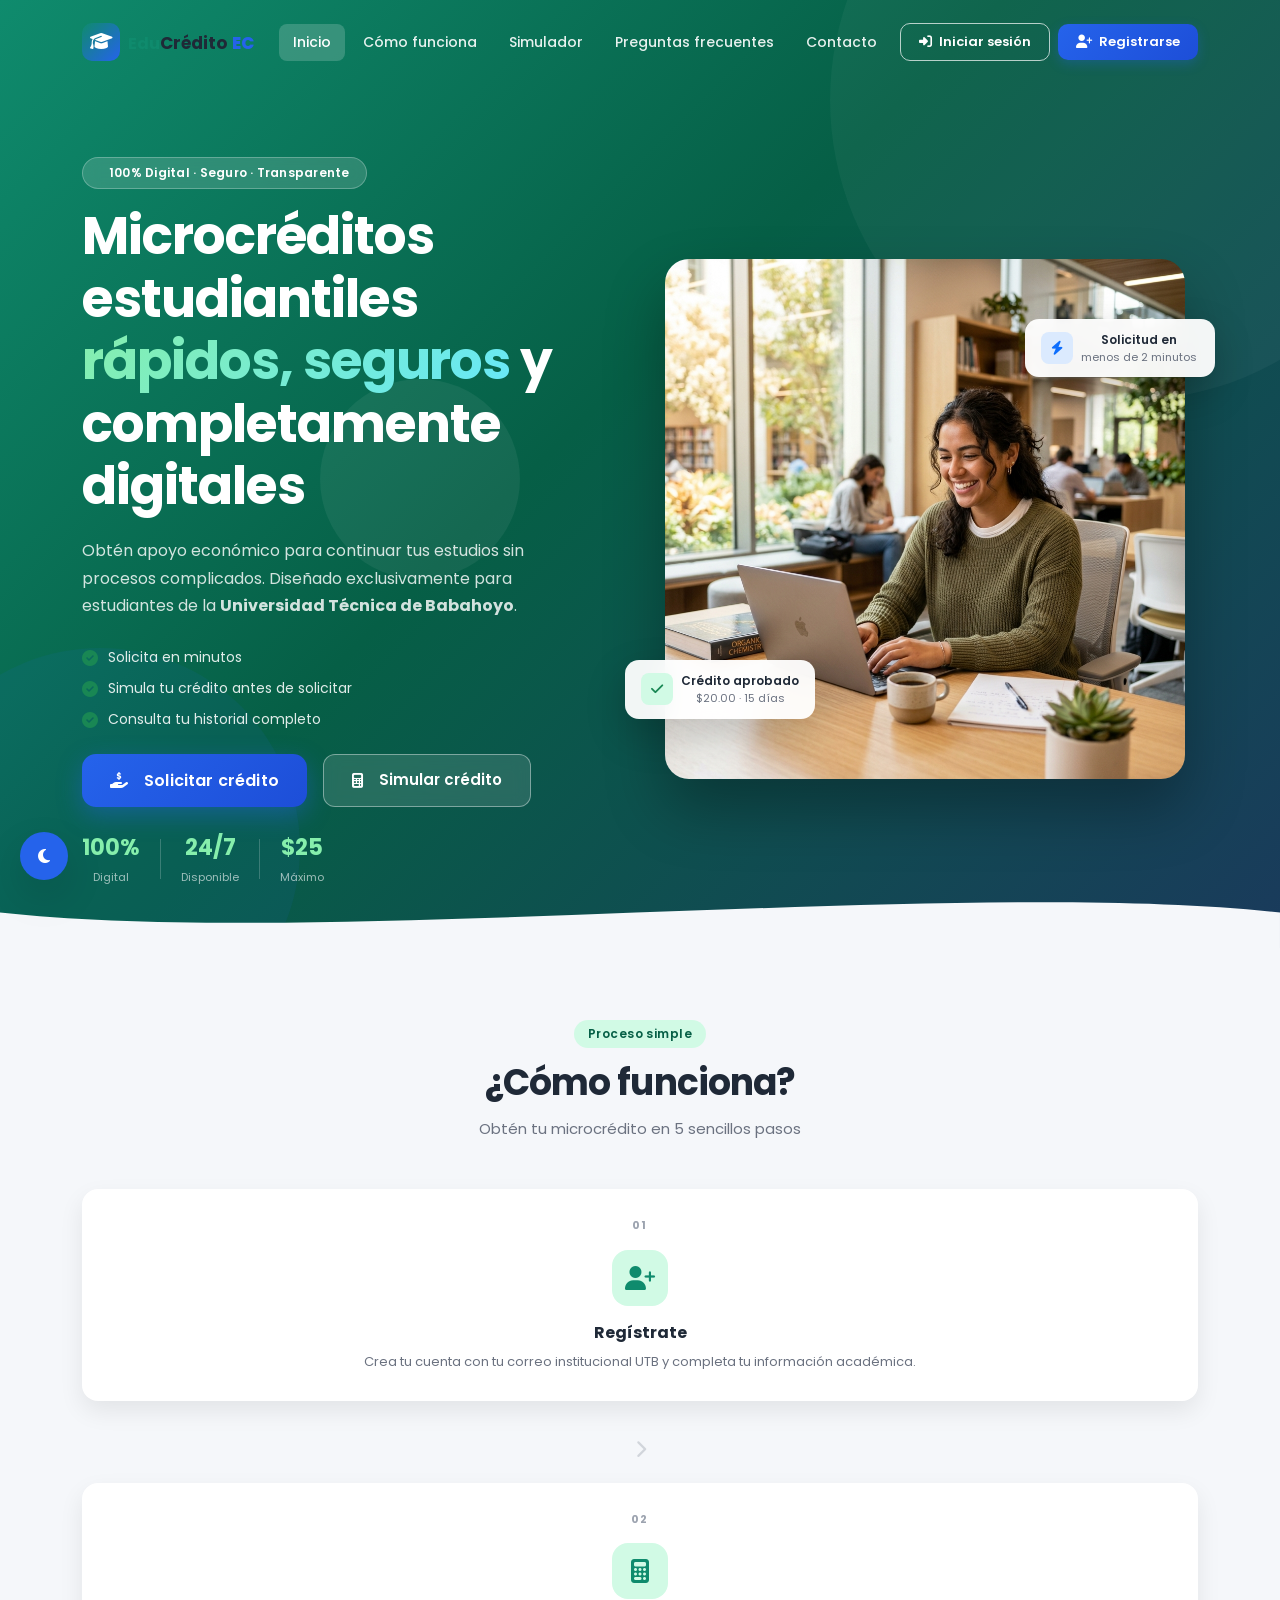
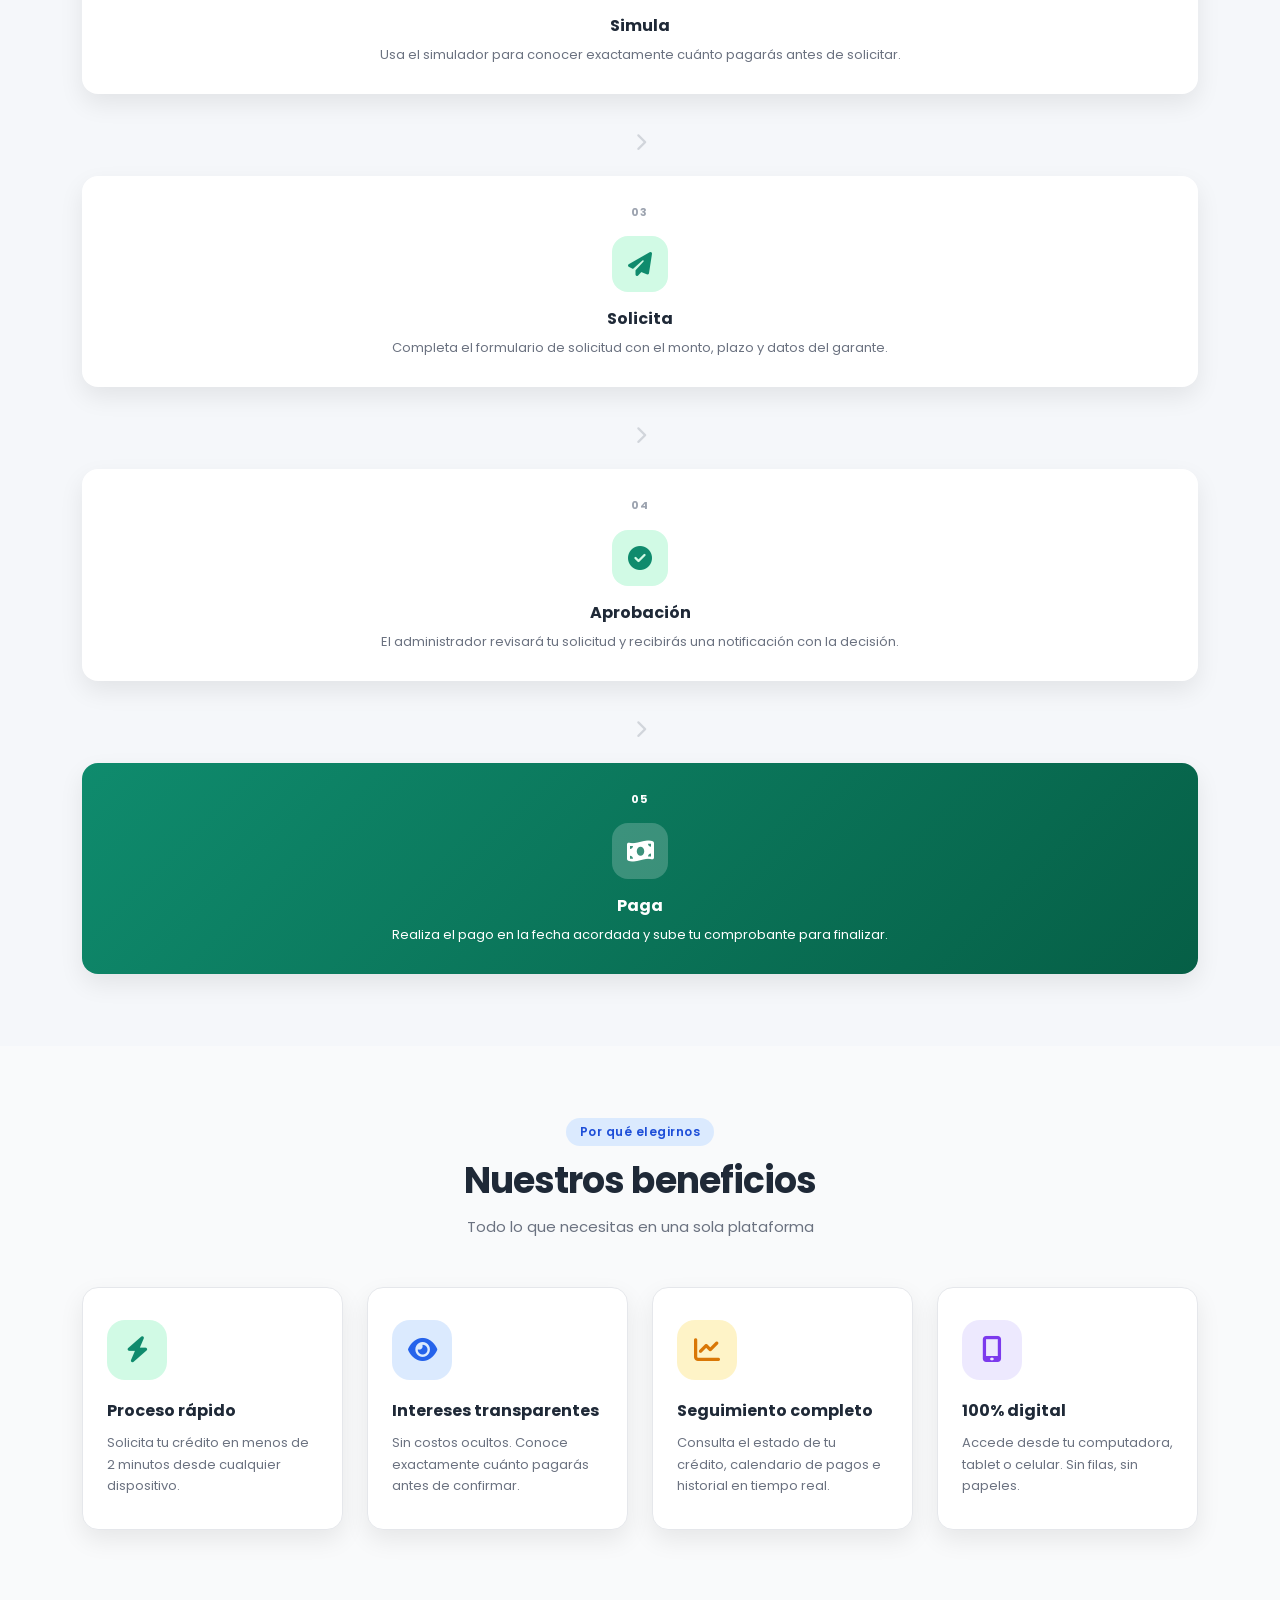
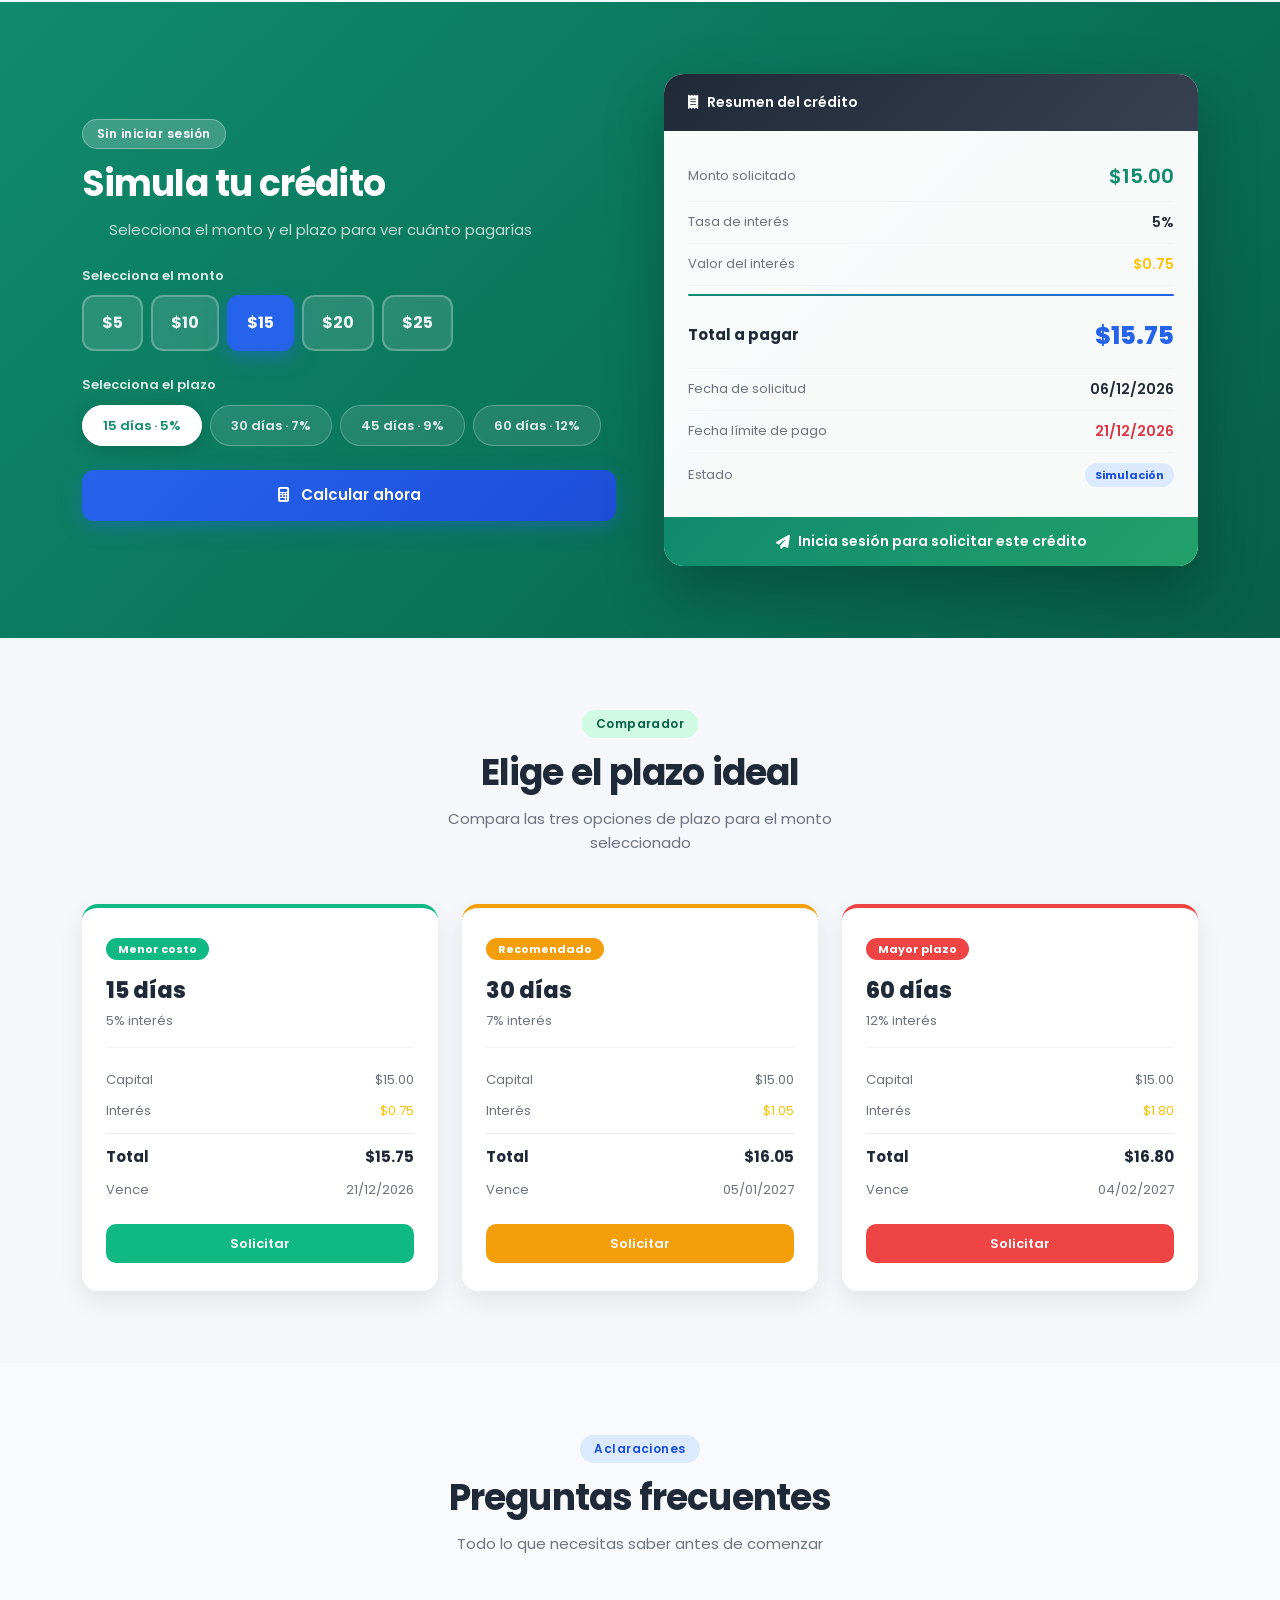
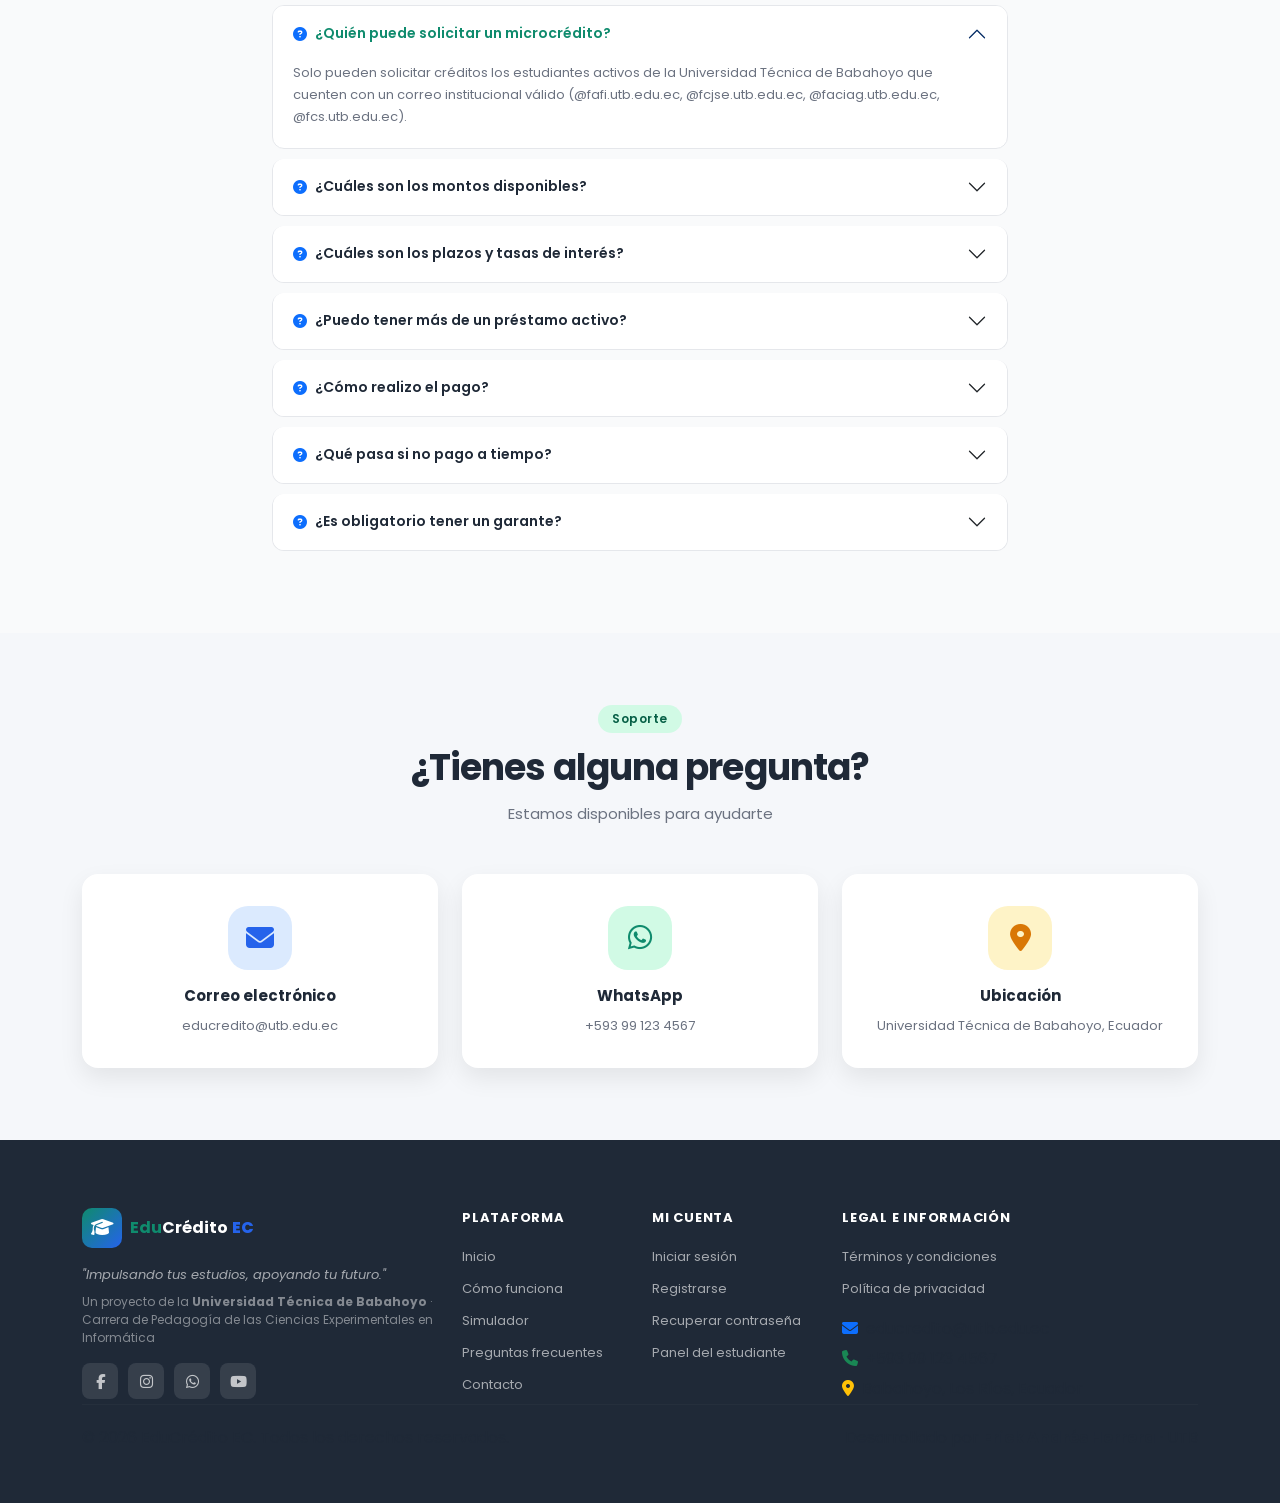
==== commit e32e32b8: "Update print statement from 'Hello' to 'Goodbye'" ====
--- a/index.html
+++ b/index.html
@@ -1,10 +1,4 @@
 <!DOCTYPE html>
-<html lang="es">
-<head>
-  <meta charset="UTF-8" />
-  <meta name="viewport" content="width=device-width, initial-scale=1.0" />
-  <meta name="description" content="EduCrédito EC – Plataforma de microcréditos estudiantiles para la Universidad Técnica de Babahoyo. Solicita, simula y gestiona tu crédito de forma rápida, segura y 100% digital." />
-  <title>EduCrédito EC – Microcréditos Estudiantiles | UTB</title><!DOCTYPE html>
 <html lang="es">
 <head>
   <meta charset="UTF-8" />
@@ -102,7 +96,7 @@
   <div class="hero-bg-shape hero-shape-3"></div>
 
   <div class="container hero-container">
-    <div class="row align-items-center min-vh-100 pt-5">
+    <div class="row align-items-center min-vh-100 pt-5 mt-5">
 
       <!-- Left: Text Content -->
       <div class="col-lg-6 hero-content" data-aos="fade-right" data-aos-duration="900">
@@ -841,833 +835,3 @@
 </script>
 </body>
 </html>
-
-
-  <!-- Poppins Font -->
-  <link rel="preconnect" href="https://fonts.googleapis.com" />
-  <link rel="preconnect" href="https://fonts.gstatic.com" crossorigin />
-  <link href="https://fonts.googleapis.com/css2?family=Poppins:wght@300;400;500;600;700&display=swap" rel="stylesheet" />
-
-  <!-- Bootstrap 5 -->
-  <link href="https://cdn.jsdelivr.net/npm/bootstrap@5.3.3/dist/css/bootstrap.min.css" rel="stylesheet" />
-  <!-- Font Awesome -->
-  <link href="https://cdnjs.cloudflare.com/ajax/libs/font-awesome/6.5.0/css/all.min.css" rel="stylesheet" />
-  <!-- AOS Animate on Scroll -->
-  <link href="https://unpkg.com/aos@2.3.4/dist/aos.css" rel="stylesheet" />
-
-  <!-- Project CSS -->
-  <link rel="stylesheet" href="css/variables.css" />
-  <link rel="stylesheet" href="css/style.css" />
-  <link rel="stylesheet" href="css/buttons.css" />
-  <link rel="stylesheet" href="css/cards.css" />
-  <link rel="stylesheet" href="css/forms.css" />
-  <link rel="stylesheet" href="css/landing.css" />
-  <link rel="stylesheet" href="css/animations.css" />
-  <link rel="stylesheet" href="css/utilities.css" />
-  <link rel="stylesheet" href="css/responsive.css" />
-</head>
-<body>
-
-<!-- ═══════════════════════════════ PAGE LOADER ═══════════════════════════════ -->
-<div class="page-loader" id="pageLoader">
-  <div class="loader-spinner"></div>
-</div>
-
-<!-- ═══════════════════════════════ NAVBAR ═══════════════════════════════════ -->
-<nav class="navbar navbar-landing navbar-expand-lg fixed-top" id="mainNavbar">
-  <div class="container">
-    <!-- Logo -->
-    <a class="navbar-brand d-flex align-items-center gap-2" href="index.html">
-      <div class="navbar-logo-icon">
-        <i class="fa-solid fa-graduation-cap"></i>
-      </div>
-      <div class="navbar-logo-text">
-        <span class="logo-edu">Edu</span><span class="logo-credito">Crédito</span>
-        <span class="logo-ec">EC</span>
-      </div>
-    </a>
-
-    <!-- Hamburger -->
-    <button class="navbar-toggler border-0" type="button" data-bs-toggle="collapse"
-      data-bs-target="#navbarContent" aria-controls="navbarContent" aria-expanded="false"
-      aria-label="Toggle navigation">
-      <i class="fa-solid fa-bars text-white"></i>
-    </button>
-
-    <!-- Nav Links -->
-    <div class="collapse navbar-collapse" id="navbarContent">
-      <ul class="navbar-nav mx-auto gap-1">
-        <li class="nav-item">
-          <a class="nav-link active" href="#inicio" id="nav-inicio">Inicio</a>
-        </li>
-        <li class="nav-item">
-          <a class="nav-link" href="#como-funciona" id="nav-como">Cómo funciona</a>
-        </li>
-        <li class="nav-item">
-          <a class="nav-link" href="#simulador" id="nav-simulador">Simulador</a>
-        </li>
-        <li class="nav-item">
-          <a class="nav-link" href="#faq" id="nav-faq">Preguntas frecuentes</a>
-        </li>
-        <li class="nav-item">
-          <a class="nav-link" href="#contacto" id="nav-contacto">Contacto</a>
-        </li>
-      </ul>
-      <div class="d-flex align-items-center gap-2 mt-3 mt-lg-0">
-        <a href="login.html" class="btn btn-outline-nav" id="btn-nav-login">
-          <i class="fa-solid fa-right-to-bracket me-1"></i> Iniciar sesión
-        </a>
-        <a href="register.html" class="btn btn-nav-register" id="btn-nav-register">
-          <i class="fa-solid fa-user-plus me-1"></i> Registrarse
-        </a>
-      </div>
-    </div>
-  </div>
-</nav>
-
-<!-- ═══════════════════════════════ HERO SECTION ═══════════════════════════════ -->
-<section class="hero-section" id="inicio">
-  <!-- Decorative background shapes -->
-  <div class="hero-bg-shape hero-shape-1"></div>
-  <div class="hero-bg-shape hero-shape-2"></div>
-  <div class="hero-bg-shape hero-shape-3"></div>
-
-  <div class="container hero-container">
-    <div class="row align-items-center min-vh-100 pt-5">
-
-      <!-- Left: Text Content -->
-      <div class="col-lg-6 hero-content" data-aos="fade-right" data-aos-duration="900">
-        <div class="hero-badge mb-3">
-          <i class="fa-solid fa-shield-check me-1"></i>
-          100% Digital · Seguro · Transparente
-        </div>
-        <h1 class="hero-title">
-          Microcréditos estudiantiles <span class="hero-title-highlight">rápidos, seguros</span> y completamente digitales
-        </h1>
-        <p class="hero-subtitle">
-          Obtén apoyo económico para continuar tus estudios sin procesos complicados. Diseñado exclusivamente para estudiantes de la <strong>Universidad Técnica de Babahoyo</strong>.
-        </p>
-
-        <!-- Feature bullets -->
-        <div class="hero-features">
-          <div class="hero-feature-item">
-            <i class="fa-solid fa-circle-check text-success"></i>
-            <span>Solicita en minutos</span>
-          </div>
-          <div class="hero-feature-item">
-            <i class="fa-solid fa-circle-check text-success"></i>
-            <span>Simula tu crédito antes de solicitar</span>
-          </div>
-          <div class="hero-feature-item">
-            <i class="fa-solid fa-circle-check text-success"></i>
-            <span>Consulta tu historial completo</span>
-          </div>
-        </div>
-
-        <!-- CTA Buttons -->
-        <div class="hero-cta d-flex flex-wrap gap-3 mt-4">
-          <a href="register.html" class="btn btn-primary-custom btn-lg" id="btn-hero-register">
-            <i class="fa-solid fa-hand-holding-dollar me-2"></i>
-            Solicitar crédito
-          </a>
-          <a href="#simulador" class="btn btn-outline-hero btn-lg" id="btn-hero-sim">
-            <i class="fa-solid fa-calculator me-2"></i>
-            Simular crédito
-          </a>
-        </div>
-
-        <!-- Trust indicators -->
-        <div class="hero-trust mt-4">
-          <div class="hero-trust-item">
-            <span class="hero-trust-number">100%</span>
-            <span class="hero-trust-label">Digital</span>
-          </div>
-          <div class="hero-trust-divider"></div>
-          <div class="hero-trust-item">
-            <span class="hero-trust-number">24/7</span>
-            <span class="hero-trust-label">Disponible</span>
-          </div>
-          <div class="hero-trust-divider"></div>
-          <div class="hero-trust-item">
-            <span class="hero-trust-number">$25</span>
-            <span class="hero-trust-label">Máximo</span>
-          </div>
-        </div>
-      </div>
-
-      <!-- Right: Image -->
-      <div class="col-lg-6 hero-image-col text-center" data-aos="fade-left" data-aos-duration="900" data-aos-delay="200">
-        <div class="hero-image-wrapper">
-          <div class="hero-image-bg-circle"></div>
-          <img src="img/landing/hero_student.png" alt="Estudiante universitario usando EduCrédito EC en su laptop" class="hero-image animate-float" />
-          <!-- Floating cards -->
-          <div class="hero-float-card hero-float-card-1" data-aos="fade-up" data-aos-delay="600">
-            <div class="d-flex align-items-center gap-2">
-              <div class="float-card-icon bg-success-soft">
-                <i class="fa-solid fa-check text-success"></i>
-              </div>
-              <div>
-                <div class="float-card-title">Crédito aprobado</div>
-                <div class="float-card-sub">$20.00 · 15 días</div>
-              </div>
-            </div>
-          </div>
-          <div class="hero-float-card hero-float-card-2" data-aos="fade-up" data-aos-delay="800">
-            <div class="d-flex align-items-center gap-2">
-              <div class="float-card-icon bg-blue-soft">
-                <i class="fa-solid fa-bolt text-primary"></i>
-              </div>
-              <div>
-                <div class="float-card-title">Solicitud en</div>
-                <div class="float-card-sub">menos de 2 minutos</div>
-              </div>
-            </div>
-          </div>
-        </div>
-      </div>
-    </div>
-  </div>
-
-  <!-- Wave divider -->
-  <div class="hero-wave">
-    <svg viewBox="0 0 1440 80" fill="none" xmlns="http://www.w3.org/2000/svg">
-      <path d="M0,40 C360,80 1080,0 1440,40 L1440,80 L0,80 Z" fill="#F5F7FA"/>
-    </svg>
-  </div>
-</section>
-
-<!-- ═══════════════════════════════ CÓMO FUNCIONA ═══════════════════════════════ -->
-<section class="section-como-funciona py-5" id="como-funciona">
-  <div class="container py-4">
-    <div class="text-center mb-5" data-aos="fade-up">
-      <span class="section-badge">Proceso simple</span>
-      <h2 class="section-title">¿Cómo funciona?</h2>
-      <p class="section-subtitle">Obtén tu microcrédito en 5 sencillos pasos</p>
-    </div>
-
-    <div class="steps-container">
-      <div class="row g-4 align-items-start">
-
-        <div class="col-lg col-sm-6" data-aos="fade-up" data-aos-delay="100">
-          <div class="step-card">
-            <div class="step-number">01</div>
-            <div class="step-icon-wrapper">
-              <i class="fa-solid fa-user-plus"></i>
-            </div>
-            <h3 class="step-title">Regístrate</h3>
-            <p class="step-desc">Crea tu cuenta con tu correo institucional UTB y completa tu información académica.</p>
-          </div>
-        </div>
-
-        <div class="step-connector d-none d-lg-flex" data-aos="fade-right" data-aos-delay="150">
-          <i class="fa-solid fa-chevron-right"></i>
-        </div>
-
-        <div class="col-lg col-sm-6" data-aos="fade-up" data-aos-delay="200">
-          <div class="step-card">
-            <div class="step-number">02</div>
-            <div class="step-icon-wrapper">
-              <i class="fa-solid fa-calculator"></i>
-            </div>
-            <h3 class="step-title">Simula</h3>
-            <p class="step-desc">Usa el simulador para conocer exactamente cuánto pagarás antes de solicitar.</p>
-          </div>
-        </div>
-
-        <div class="step-connector d-none d-lg-flex" data-aos="fade-right" data-aos-delay="250">
-          <i class="fa-solid fa-chevron-right"></i>
-        </div>
-
-        <div class="col-lg col-sm-6" data-aos="fade-up" data-aos-delay="300">
-          <div class="step-card">
-            <div class="step-number">03</div>
-            <div class="step-icon-wrapper">
-              <i class="fa-solid fa-paper-plane"></i>
-            </div>
-            <h3 class="step-title">Solicita</h3>
-            <p class="step-desc">Completa el formulario de solicitud con el monto, plazo y datos del garante.</p>
-          </div>
-        </div>
-
-        <div class="step-connector d-none d-lg-flex" data-aos="fade-right" data-aos-delay="350">
-          <i class="fa-solid fa-chevron-right"></i>
-        </div>
-
-        <div class="col-lg col-sm-6" data-aos="fade-up" data-aos-delay="400">
-          <div class="step-card">
-            <div class="step-number">04</div>
-            <div class="step-icon-wrapper">
-              <i class="fa-solid fa-circle-check"></i>
-            </div>
-            <h3 class="step-title">Aprobación</h3>
-            <p class="step-desc">El administrador revisará tu solicitud y recibirás una notificación con la decisión.</p>
-          </div>
-        </div>
-
-        <div class="step-connector d-none d-lg-flex" data-aos="fade-right" data-aos-delay="450">
-          <i class="fa-solid fa-chevron-right"></i>
-        </div>
-
-        <div class="col-lg col-sm-6" data-aos="fade-up" data-aos-delay="500">
-          <div class="step-card step-card-highlight">
-            <div class="step-number">05</div>
-            <div class="step-icon-wrapper">
-              <i class="fa-solid fa-money-bill-wave"></i>
-            </div>
-            <h3 class="step-title">Paga</h3>
-            <p class="step-desc">Realiza el pago en la fecha acordada y sube tu comprobante para finalizar.</p>
-          </div>
-        </div>
-
-      </div>
-    </div>
-  </div>
-</section>
-
-<!-- ═══════════════════════════════ BENEFICIOS ═══════════════════════════════ -->
-<section class="section-beneficios py-5 bg-light-custom" id="beneficios">
-  <div class="container py-4">
-    <div class="text-center mb-5" data-aos="fade-up">
-      <span class="section-badge section-badge-blue">Por qué elegirnos</span>
-      <h2 class="section-title">Nuestros beneficios</h2>
-      <p class="section-subtitle">Todo lo que necesitas en una sola plataforma</p>
-    </div>
-
-    <div class="row g-4">
-      <div class="col-lg-3 col-md-6" data-aos="fade-up" data-aos-delay="100">
-        <div class="benefit-card card-hover">
-          <div class="benefit-icon benefit-icon-green">
-            <i class="fa-solid fa-bolt"></i>
-          </div>
-          <h3 class="benefit-title">Proceso rápido</h3>
-          <p class="benefit-desc">Solicita tu crédito en menos de 2 minutos desde cualquier dispositivo.</p>
-        </div>
-      </div>
-
-      <div class="col-lg-3 col-md-6" data-aos="fade-up" data-aos-delay="200">
-        <div class="benefit-card card-hover">
-          <div class="benefit-icon benefit-icon-blue">
-            <i class="fa-solid fa-eye"></i>
-          </div>
-          <h3 class="benefit-title">Intereses transparentes</h3>
-          <p class="benefit-desc">Sin costos ocultos. Conoce exactamente cuánto pagarás antes de confirmar.</p>
-        </div>
-      </div>
-
-      <div class="col-lg-3 col-md-6" data-aos="fade-up" data-aos-delay="300">
-        <div class="benefit-card card-hover">
-          <div class="benefit-icon benefit-icon-orange">
-            <i class="fa-solid fa-chart-line"></i>
-          </div>
-          <h3 class="benefit-title">Seguimiento completo</h3>
-          <p class="benefit-desc">Consulta el estado de tu crédito, calendario de pagos e historial en tiempo real.</p>
-        </div>
-      </div>
-
-      <div class="col-lg-3 col-md-6" data-aos="fade-up" data-aos-delay="400">
-        <div class="benefit-card card-hover">
-          <div class="benefit-icon benefit-icon-purple">
-            <i class="fa-solid fa-mobile-screen-button"></i>
-          </div>
-          <h3 class="benefit-title">100% digital</h3>
-          <p class="benefit-desc">Accede desde tu computadora, tablet o celular. Sin filas, sin papeles.</p>
-        </div>
-      </div>
-    </div>
-  </div>
-</section>
-
-<!-- ═══════════════════════════════ SIMULADOR PÚBLICO ═══════════════════════════════ -->
-<section class="simulator-section py-5" id="simulador">
-  <div class="hero-bg-shape hero-shape-1" style="opacity:0.04"></div>
-  <div class="container py-4">
-    <div class="row align-items-center g-5">
-
-      <!-- Left: Simulator Form -->
-      <div class="col-lg-6" data-aos="fade-right">
-        <div class="text-center text-lg-start mb-4">
-          <span class="section-badge section-badge-white">Sin iniciar sesión</span>
-          <h2 class="section-title text-white">Simula tu crédito</h2>
-          <p class="section-subtitle text-white-70">Selecciona el monto y el plazo para ver cuánto pagarías</p>
-        </div>
-
-        <!-- Amount Selection -->
-        <div class="mb-4">
-          <label class="sim-label">Selecciona el monto</label>
-          <div class="amount-selector d-flex flex-wrap gap-2" id="amountSelector">
-            <button class="amount-btn" data-amount="5" id="amountBtn5">$5</button>
-            <button class="amount-btn" data-amount="10" id="amountBtn10">$10</button>
-            <button class="amount-btn active" data-amount="15" id="amountBtn15">$15</button>
-            <button class="amount-btn" data-amount="20" id="amountBtn20">$20</button>
-            <button class="amount-btn" data-amount="25" id="amountBtn25">$25</button>
-          </div>
-        </div>
-
-        <!-- Period Selection -->
-        <div class="mb-4">
-          <label class="sim-label">Selecciona el plazo</label>
-          <div class="period-selector d-flex gap-2 flex-wrap" id="periodSelector">
-            <button class="period-btn" data-days="7" id="periodBtn7">7 días · 5%</button>
-            <button class="period-btn active" data-days="15" id="periodBtn15">15 días · 7%</button>
-            <button class="period-btn" data-days="30" id="periodBtn30">30 días · 10%</button>
-          </div>
-        </div>
-
-        <button class="btn btn-sim-calc w-100" id="btnSimulate" onclick="calculatePublicSim()">
-          <i class="fa-solid fa-calculator me-2"></i> Calcular ahora
-        </button>
-      </div>
-
-      <!-- Right: Results Card -->
-      <div class="col-lg-6" data-aos="fade-left" data-aos-delay="200">
-        <div class="result-card" id="resultCard">
-          <div class="result-card-header">
-            <i class="fa-solid fa-receipt me-2"></i>
-            Resumen del crédito
-          </div>
-          <div class="result-card-body">
-            <div class="result-row">
-              <span class="result-label">Monto solicitado</span>
-              <span class="result-value result-value-main" id="res-monto">$15.00</span>
-            </div>
-            <div class="result-row">
-              <span class="result-label">Tasa de interés</span>
-              <span class="result-value" id="res-tasa">7%</span>
-            </div>
-            <div class="result-row">
-              <span class="result-label">Valor del interés</span>
-              <span class="result-value text-warning" id="res-interes">$1.05</span>
-            </div>
-            <div class="result-divider"></div>
-            <div class="result-row result-row-total">
-              <span class="result-label result-label-total">Total a pagar</span>
-              <span class="result-value result-total" id="res-total">$16.05</span>
-            </div>
-            <div class="result-row">
-              <span class="result-label">Fecha de solicitud</span>
-              <span class="result-value" id="res-fecha-inicio">—</span>
-            </div>
-            <div class="result-row">
-              <span class="result-label">Fecha límite de pago</span>
-              <span class="result-value text-danger" id="res-fecha-vence">—</span>
-            </div>
-            <div class="result-row">
-              <span class="result-label">Estado</span>
-              <span class="result-badge-sim">Simulación</span>
-            </div>
-          </div>
-          <a href="login.html" class="btn btn-result-solicitar w-100" id="btnSolicitar">
-            <i class="fa-solid fa-paper-plane me-2"></i>
-            Inicia sesión para solicitar este crédito
-          </a>
-        </div>
-      </div>
-    </div>
-  </div>
-</section>
-
-<!-- ═══════════════════════════════ COMPARADOR ═══════════════════════════════ -->
-<section class="section-comparador py-5" id="comparador">
-  <div class="container py-4">
-    <div class="text-center mb-5" data-aos="fade-up">
-      <span class="section-badge">Comparador</span>
-      <h2 class="section-title">Elige el plazo ideal</h2>
-      <p class="section-subtitle">Compara las tres opciones de plazo para el monto seleccionado</p>
-    </div>
-    <div class="row g-4 justify-content-center" id="comparadorCards">
-      <!-- Filled dynamically by JS -->
-    </div>
-  </div>
-</section>
-
-<!-- ═══════════════════════════════ FAQ ═══════════════════════════════ -->
-<section class="section-faq py-5 bg-light-custom" id="faq">
-  <div class="container py-4">
-    <div class="text-center mb-5" data-aos="fade-up">
-      <span class="section-badge section-badge-blue">Aclaraciones</span>
-      <h2 class="section-title">Preguntas frecuentes</h2>
-      <p class="section-subtitle">Todo lo que necesitas saber antes de comenzar</p>
-    </div>
-
-    <div class="row justify-content-center">
-      <div class="col-lg-8">
-        <div class="accordion faq-accordion" id="faqAccordion" data-aos="fade-up" data-aos-delay="100">
-
-          <div class="accordion-item faq-item">
-            <h2 class="accordion-header">
-              <button class="accordion-button faq-btn" type="button" data-bs-toggle="collapse" data-bs-target="#faq1">
-                <i class="fa-solid fa-circle-question me-2 text-primary"></i>
-                ¿Quién puede solicitar un microcrédito?
-              </button>
-            </h2>
-            <div id="faq1" class="accordion-collapse collapse show" data-bs-parent="#faqAccordion">
-              <div class="accordion-body faq-body">
-                Solo pueden solicitar créditos los estudiantes activos de la Universidad Técnica de Babahoyo que cuenten con un correo institucional válido (@fafi.utb.edu.ec, @fcjse.utb.edu.ec, @faciag.utb.edu.ec, @fcs.utb.edu.ec).
-              </div>
-            </div>
-          </div>
-
-          <div class="accordion-item faq-item">
-            <h2 class="accordion-header">
-              <button class="accordion-button faq-btn collapsed" type="button" data-bs-toggle="collapse" data-bs-target="#faq2">
-                <i class="fa-solid fa-circle-question me-2 text-primary"></i>
-                ¿Cuáles son los montos disponibles?
-              </button>
-            </h2>
-            <div id="faq2" class="accordion-collapse collapse" data-bs-parent="#faqAccordion">
-              <div class="accordion-body faq-body">
-                Los montos disponibles son: $5, $10, $15, $20 y $25. Estos valores están definidos por la administración del sistema.
-              </div>
-            </div>
-          </div>
-
-          <div class="accordion-item faq-item">
-            <h2 class="accordion-header">
-              <button class="accordion-button faq-btn collapsed" type="button" data-bs-toggle="collapse" data-bs-target="#faq3">
-                <i class="fa-solid fa-circle-question me-2 text-primary"></i>
-                ¿Cuáles son los plazos y tasas de interés?
-              </button>
-            </h2>
-            <div id="faq3" class="accordion-collapse collapse" data-bs-parent="#faqAccordion">
-              <div class="accordion-body faq-body">
-                Existen tres plazos: <strong>7 días (5% de interés)</strong>, <strong>15 días (7%)</strong> y <strong>30 días (10%)</strong>. Todos los cálculos son transparentes y los verás antes de confirmar tu solicitud.
-              </div>
-            </div>
-          </div>
-
-          <div class="accordion-item faq-item">
-            <h2 class="accordion-header">
-              <button class="accordion-button faq-btn collapsed" type="button" data-bs-toggle="collapse" data-bs-target="#faq4">
-                <i class="fa-solid fa-circle-question me-2 text-primary"></i>
-                ¿Puedo tener más de un préstamo activo?
-              </button>
-            </h2>
-            <div id="faq4" class="accordion-collapse collapse" data-bs-parent="#faqAccordion">
-              <div class="accordion-body faq-body">
-                No. Cada estudiante puede mantener únicamente un préstamo activo a la vez. Para solicitar uno nuevo, deberás cancelar el préstamo anterior.
-              </div>
-            </div>
-          </div>
-
-          <div class="accordion-item faq-item">
-            <h2 class="accordion-header">
-              <button class="accordion-button faq-btn collapsed" type="button" data-bs-toggle="collapse" data-bs-target="#faq5">
-                <i class="fa-solid fa-circle-question me-2 text-primary"></i>
-                ¿Cómo realizo el pago?
-              </button>
-            </h2>
-            <div id="faq5" class="accordion-collapse collapse" data-bs-parent="#faqAccordion">
-              <div class="accordion-body faq-body">
-                Una vez aprobado tu crédito, podrás ver los métodos de pago disponibles en tu panel. Realizas la transferencia o depósito y subes el comprobante en la plataforma. El administrador verificará y actualizará tu saldo.
-              </div>
-            </div>
-          </div>
-
-          <div class="accordion-item faq-item">
-            <h2 class="accordion-header">
-              <button class="accordion-button faq-btn collapsed" type="button" data-bs-toggle="collapse" data-bs-target="#faq6">
-                <i class="fa-solid fa-circle-question me-2 text-primary"></i>
-                ¿Qué pasa si no pago a tiempo?
-              </button>
-            </h2>
-            <div id="faq6" class="accordion-collapse collapse" data-bs-parent="#faqAccordion">
-              <div class="accordion-body faq-body">
-                Si no realizas el pago en la fecha establecida, el sistema cambiará automáticamente el estado a <strong>"En mora"</strong> y se aplicará un interés moratorio adicional. También recibirás una notificación de alerta y se bloqueará la opción de solicitar nuevos créditos hasta regularizar tu situación.
-              </div>
-            </div>
-          </div>
-
-          <div class="accordion-item faq-item">
-            <h2 class="accordion-header">
-              <button class="accordion-button faq-btn collapsed" type="button" data-bs-toggle="collapse" data-bs-target="#faq7">
-                <i class="fa-solid fa-circle-question me-2 text-primary"></i>
-                ¿Es obligatorio tener un garante?
-              </button>
-            </h2>
-            <div id="faq7" class="accordion-collapse collapse" data-bs-parent="#faqAccordion">
-              <div class="accordion-body faq-body">
-                Sí. Para completar la solicitud de crédito deberás registrar los datos de un garante (nombre, cédula, parentesco, teléfono, dirección, ocupación y correo electrónico).
-              </div>
-            </div>
-          </div>
-
-        </div>
-      </div>
-    </div>
-  </div>
-</section>
-
-<!-- ═══════════════════════════════ CONTACTO ═══════════════════════════════ -->
-<section class="section-contacto py-5" id="contacto">
-  <div class="container py-4">
-    <div class="text-center mb-5" data-aos="fade-up">
-      <span class="section-badge">Soporte</span>
-      <h2 class="section-title">¿Tienes alguna pregunta?</h2>
-      <p class="section-subtitle">Estamos disponibles para ayudarte</p>
-    </div>
-
-    <div class="row justify-content-center g-4">
-      <div class="col-lg-4 col-md-6" data-aos="fade-up" data-aos-delay="100">
-        <div class="contact-card text-center">
-          <div class="contact-icon-wrap">
-            <i class="fa-solid fa-envelope"></i>
-          </div>
-          <h4 class="contact-title">Correo electrónico</h4>
-          <p class="contact-info">educredito@utb.edu.ec</p>
-        </div>
-      </div>
-      <div class="col-lg-4 col-md-6" data-aos="fade-up" data-aos-delay="200">
-        <div class="contact-card text-center">
-          <div class="contact-icon-wrap contact-icon-green">
-            <i class="fa-brands fa-whatsapp"></i>
-          </div>
-          <h4 class="contact-title">WhatsApp</h4>
-          <p class="contact-info">+593 99 123 4567</p>
-        </div>
-      </div>
-      <div class="col-lg-4 col-md-6" data-aos="fade-up" data-aos-delay="300">
-        <div class="contact-card text-center">
-          <div class="contact-icon-wrap contact-icon-orange">
-            <i class="fa-solid fa-location-dot"></i>
-          </div>
-          <h4 class="contact-title">Ubicación</h4>
-          <p class="contact-info">Universidad Técnica de Babahoyo, Ecuador</p>
-        </div>
-      </div>
-    </div>
-  </div>
-</section>
-
-<!-- ═══════════════════════════════ FOOTER ═══════════════════════════════ -->
-<footer class="footer-landing" id="footer">
-  <div class="container py-5">
-    <div class="row g-4">
-
-      <!-- Brand -->
-      <div class="col-lg-4 col-md-6">
-        <div class="footer-brand">
-          <div class="d-flex align-items-center gap-2 mb-3">
-            <div class="footer-logo-icon">
-              <i class="fa-solid fa-graduation-cap"></i>
-            </div>
-            <div class="footer-logo-text">
-              <span class="logo-edu">Edu</span><span class="logo-credito-footer">Crédito</span>
-              <span class="logo-ec-footer"> EC</span>
-            </div>
-          </div>
-          <p class="footer-slogan">"Impulsando tus estudios, apoyando tu futuro."</p>
-          <p class="footer-utb">Un proyecto de la <strong>Universidad Técnica de Babahoyo</strong> · Carrera de Pedagogía de las Ciencias Experimentales en Informática</p>
-          <!-- Social links -->
-          <div class="footer-socials mt-3">
-            <a href="#" class="footer-social-link" aria-label="Facebook"><i class="fa-brands fa-facebook-f"></i></a>
-            <a href="#" class="footer-social-link" aria-label="Instagram"><i class="fa-brands fa-instagram"></i></a>
-            <a href="#" class="footer-social-link" aria-label="WhatsApp"><i class="fa-brands fa-whatsapp"></i></a>
-            <a href="#" class="footer-social-link" aria-label="YouTube"><i class="fa-brands fa-youtube"></i></a>
-          </div>
-        </div>
-      </div>
-
-      <!-- Quick Links -->
-      <div class="col-lg-2 col-md-6 col-6">
-        <h5 class="footer-heading">Plataforma</h5>
-        <ul class="footer-links">
-          <li><a href="index.html">Inicio</a></li>
-          <li><a href="#como-funciona">Cómo funciona</a></li>
-          <li><a href="#simulador">Simulador</a></li>
-          <li><a href="#faq">Preguntas frecuentes</a></li>
-          <li><a href="#contacto">Contacto</a></li>
-        </ul>
-      </div>
-
-      <!-- Account -->
-      <div class="col-lg-2 col-md-6 col-6">
-        <h5 class="footer-heading">Mi cuenta</h5>
-        <ul class="footer-links">
-          <li><a href="login.html">Iniciar sesión</a></li>
-          <li><a href="register.html">Registrarse</a></li>
-          <li><a href="forgot-password.html">Recuperar contraseña</a></li>
-          <li><a href="student/dashboard.html">Panel del estudiante</a></li>
-        </ul>
-      </div>
-
-      <!-- Legal -->
-      <div class="col-lg-4 col-md-6">
-        <h5 class="footer-heading">Legal e información</h5>
-        <ul class="footer-links">
-          <li><a href="terms.html">Términos y condiciones</a></li>
-          <li><a href="privacy.html">Política de privacidad</a></li>
-        </ul>
-        <div class="footer-info-box mt-3">
-          <p class="mb-1"><i class="fa-solid fa-envelope me-2 text-primary"></i>educredito@utb.edu.ec</p>
-          <p class="mb-1"><i class="fa-solid fa-phone me-2 text-success"></i>+593 99 123 4567</p>
-          <p class="mb-0"><i class="fa-solid fa-location-dot me-2 text-warning"></i>Babahoyo, Los Ríos, Ecuador</p>
-        </div>
-      </div>
-    </div>
-
-    <!-- Divider -->
-    <hr class="footer-divider" />
-
-    <!-- Bottom bar -->
-    <div class="footer-bottom d-flex flex-column flex-md-row justify-content-between align-items-center gap-2">
-      <p class="mb-0">&copy; 2026 EduCrédito EC. Todos los derechos reservados.</p>
-      <p class="mb-0">Desarrollado por <strong>Erick Andrés Herrera</strong> · UTB</p>
-    </div>
-  </div>
-</footer>
-
-<!-- ═══════════════════════════════ BACK TO TOP ═══════════════════════════════ -->
-<button class="back-to-top" id="backToTop" aria-label="Volver arriba" onclick="window.scrollTo({top:0,behavior:'smooth'})">
-  <i class="fa-solid fa-arrow-up"></i>
-</button>
-
-<!-- ═══════════════════════════════ SCRIPTS ═══════════════════════════════════ -->
-<script src="https://cdn.jsdelivr.net/npm/bootstrap@5.3.3/dist/js/bootstrap.bundle.min.js"></script>
-<script src="https://unpkg.com/aos@2.3.4/dist/aos.js"></script>
-<script src="js/utils.js"></script>
-<script src="js/validations.js"></script>
-<script src="js/simulation.js"></script>
-<script src="js/app.js"></script>
-
-<script>
-/* ─── Landing Page Logic ─────────────────────────────────────────── */
-document.addEventListener('DOMContentLoaded', () => {
-
-  // AOS
-  AOS.init({ duration: 700, once: true, easing: 'ease-out-quart' });
-
-  // Hide loader
-  setTimeout(() => {
-    const loader = document.getElementById('pageLoader');
-    if (loader) { loader.style.opacity = '0'; setTimeout(() => loader.remove(), 300); }
-  }, 500);
-
-  // Navbar scroll effect
-  const navbar = document.getElementById('mainNavbar');
-  window.addEventListener('scroll', () => {
-    if (window.scrollY > 50) {
-      navbar.classList.add('scrolled');
-    } else {
-      navbar.classList.remove('scrolled');
-    }
-    // Back to top
-    const btt = document.getElementById('backToTop');
-    if (btt) btt.classList.toggle('visible', window.scrollY > 400);
-  });
-
-  // Smooth scroll for nav links
-  document.querySelectorAll('a[href^="#"]').forEach(link => {
-    link.addEventListener('click', e => {
-      const target = document.querySelector(link.getAttribute('href'));
-      if (target) {
-        e.preventDefault();
-        const offset = 80;
-        window.scrollTo({ top: target.offsetTop - offset, behavior: 'smooth' });
-      }
-    });
-  });
-
-  // Init public simulator
-  initPublicSimulator();
-
-  // Render comparador
-  renderComparadorCards(15); // default amount
-
-  // If already logged in, redirect
-  const session = JSON.parse(localStorage.getItem('educredito_session') || '{}');
-  if (session.loggedIn) {
-    const loginBtn = document.querySelector('.btn-outline-nav');
-    if (loginBtn) loginBtn.textContent = 'Mi Panel';
-    loginBtn && (loginBtn.href = session.role === 'admin' ? 'admin/dashboard.html' : 'student/dashboard.html');
-  }
-});
-
-/* ─── Public Simulator ─────────────────────────────────────────── */
-let selectedAmount = 15;
-let selectedDays = 15;
-const rates = { 7: 5, 15: 7, 30: 10 };
-
-function initPublicSimulator() {
-  // Amount buttons
-  document.querySelectorAll('.amount-btn').forEach(btn => {
-    btn.addEventListener('click', () => {
-      document.querySelectorAll('.amount-btn').forEach(b => b.classList.remove('active'));
-      btn.classList.add('active');
-      selectedAmount = parseInt(btn.dataset.amount);
-      calculatePublicSim();
-      renderComparadorCards(selectedAmount);
-    });
-  });
-
-  // Period buttons
-  document.querySelectorAll('.period-btn').forEach(btn => {
-    btn.addEventListener('click', () => {
-      document.querySelectorAll('.period-btn').forEach(b => b.classList.remove('active'));
-      btn.classList.add('active');
-      selectedDays = parseInt(btn.dataset.days);
-      calculatePublicSim();
-    });
-  });
-
-  // Initial calculation
-  calculatePublicSim();
-}
-
-function calculatePublicSim() {
-  const rate = rates[selectedDays] || 7;
-  const interes = parseFloat((selectedAmount * (rate / 100)).toFixed(2));
-  const total = parseFloat((selectedAmount + interes).toFixed(2));
-  const hoy = new Date();
-  const vence = new Date(hoy.getTime() + selectedDays * 24 * 60 * 60 * 1000);
-
-  const fmt = d => d.toLocaleDateString('es-EC', { day: '2-digit', month: '2-digit', year: 'numeric' });
-
-  // Animate result card
-  const card = document.getElementById('resultCard');
-  card.classList.remove('animate-fade-in');
-  void card.offsetWidth;
-  card.classList.add('animate-fade-in');
-
-  document.getElementById('res-monto').textContent = `$${selectedAmount.toFixed(2)}`;
-  document.getElementById('res-tasa').textContent = `${rate}%`;
-  document.getElementById('res-interes').textContent = `$${interes.toFixed(2)}`;
-  document.getElementById('res-total').textContent = `$${total.toFixed(2)}`;
-  document.getElementById('res-fecha-inicio').textContent = fmt(hoy);
-  document.getElementById('res-fecha-vence').textContent = fmt(vence);
-}
-
-function renderComparadorCards(amount) {
-  const container = document.getElementById('comparadorCards');
-  if (!container) return;
-  const plazos = [
-    { dias: 7, tasa: 5, label: '7 días', color: 'green', badge: 'Menor costo' },
-    { dias: 15, tasa: 7, label: '15 días', color: 'yellow', badge: 'Recomendado' },
-    { dias: 30, tasa: 10, label: '30 días', color: 'red', badge: 'Mayor plazo' },
-  ];
-  container.innerHTML = plazos.map((p, i) => {
-    const interes = (amount * (p.tasa / 100)).toFixed(2);
-    const total = (parseFloat(amount) + parseFloat(interes)).toFixed(2);
-    const hoy = new Date();
-    const vence = new Date(hoy.getTime() + p.dias * 86400000);
-    const fmt = d => d.toLocaleDateString('es-EC', { day: '2-digit', month: '2-digit', year: 'numeric' });
-    const colorMap = { green: '#10B981', yellow: '#F59E0B', red: '#EF4444' };
-    return `
-      <div class="col-lg-4 col-md-6" data-aos="fade-up" data-aos-delay="${(i+1)*100}">
-        <div class="comparador-card" style="--comp-color:${colorMap[p.color]}">
-          <div class="comp-badge" style="background:${colorMap[p.color]}">${p.badge}</div>
-          <div class="comp-plazo">${p.label}</div>
-          <div class="comp-tasa">${p.tasa}% interés</div>
-          <div class="comp-desglose">
-            <div class="comp-row"><span>Capital</span><span>$${parseFloat(amount).toFixed(2)}</span></div>
-            <div class="comp-row"><span>Interés</span><span class="text-warning">$${interes}</span></div>
-            <div class="comp-row comp-total"><span>Total</span><span>$${total}</span></div>
-            <div class="comp-row"><span>Vence</span><span>${fmt(vence)}</span></div>
-          </div>
-          <a href="login.html" class="btn btn-comp w-100">Solicitar</a>
-        </div>
-      </div>`;
-  }).join('');
-}
-</script>
-</body>
-</html>
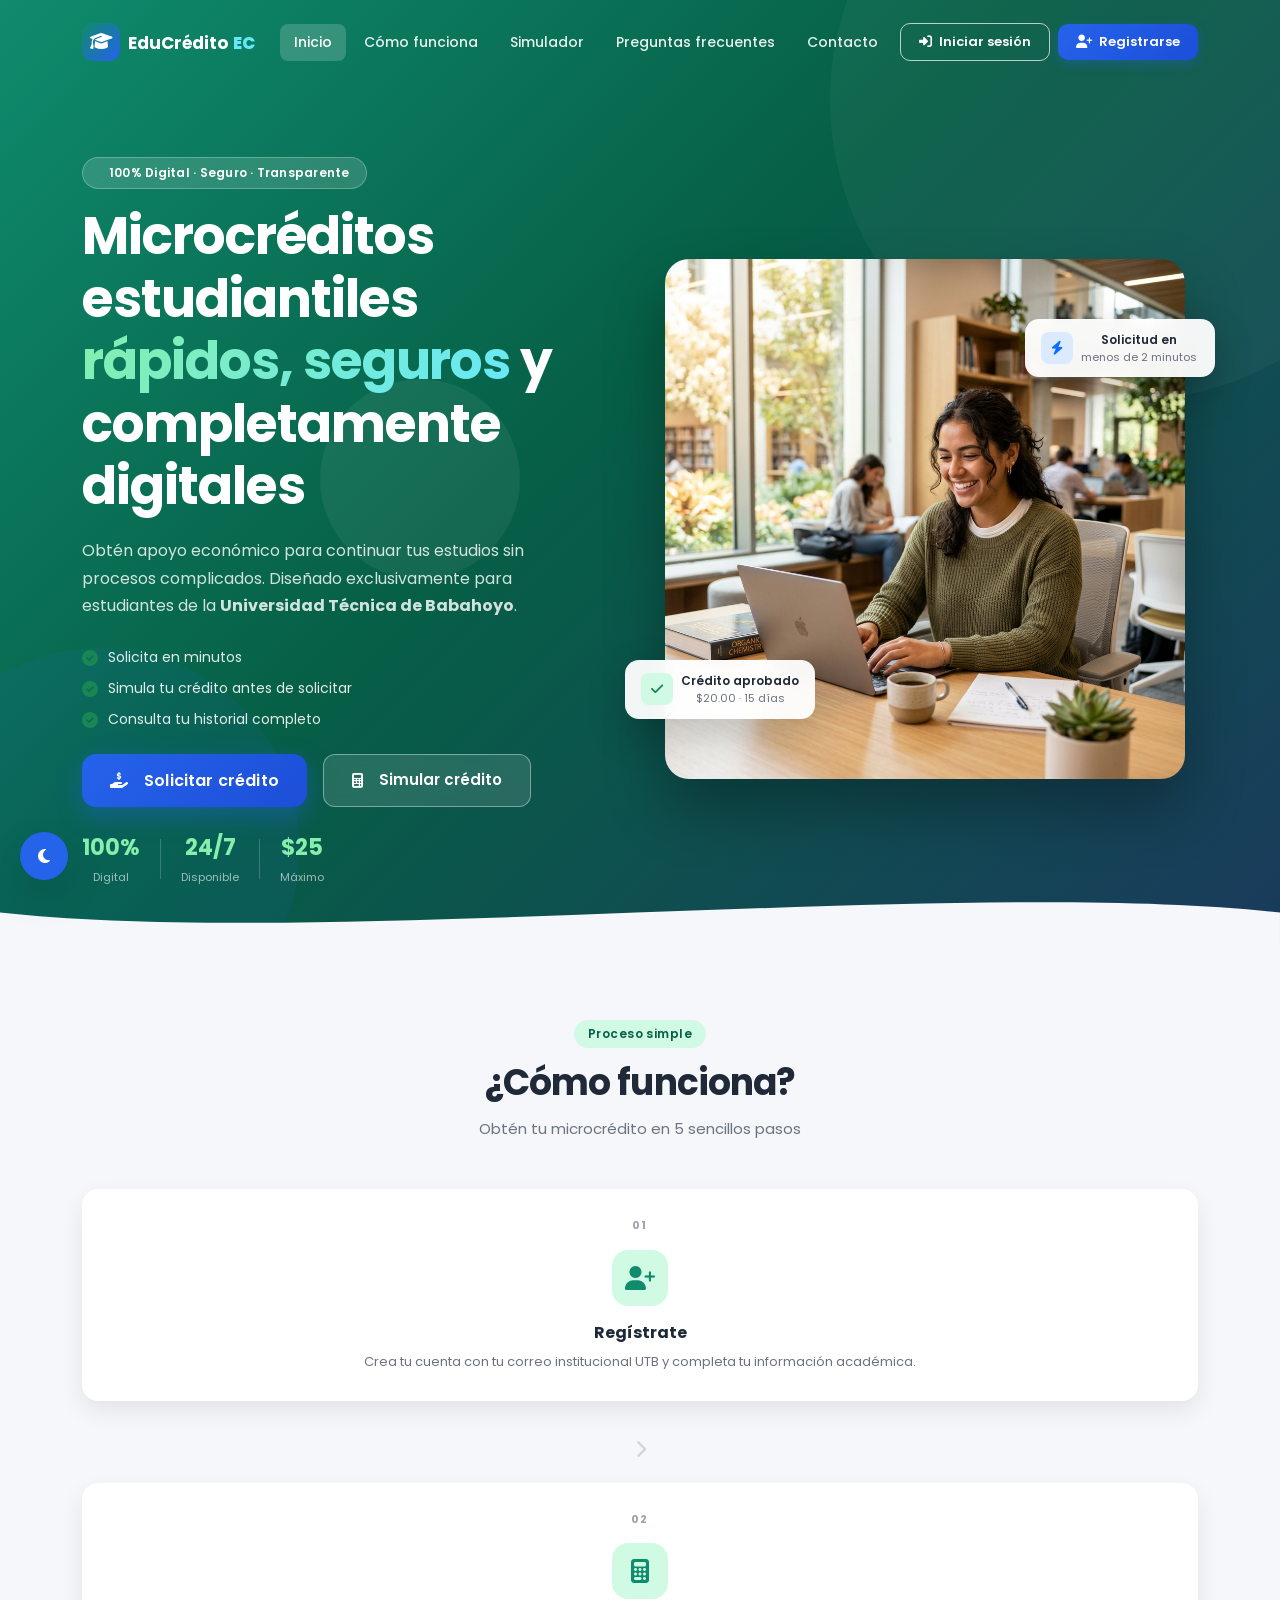
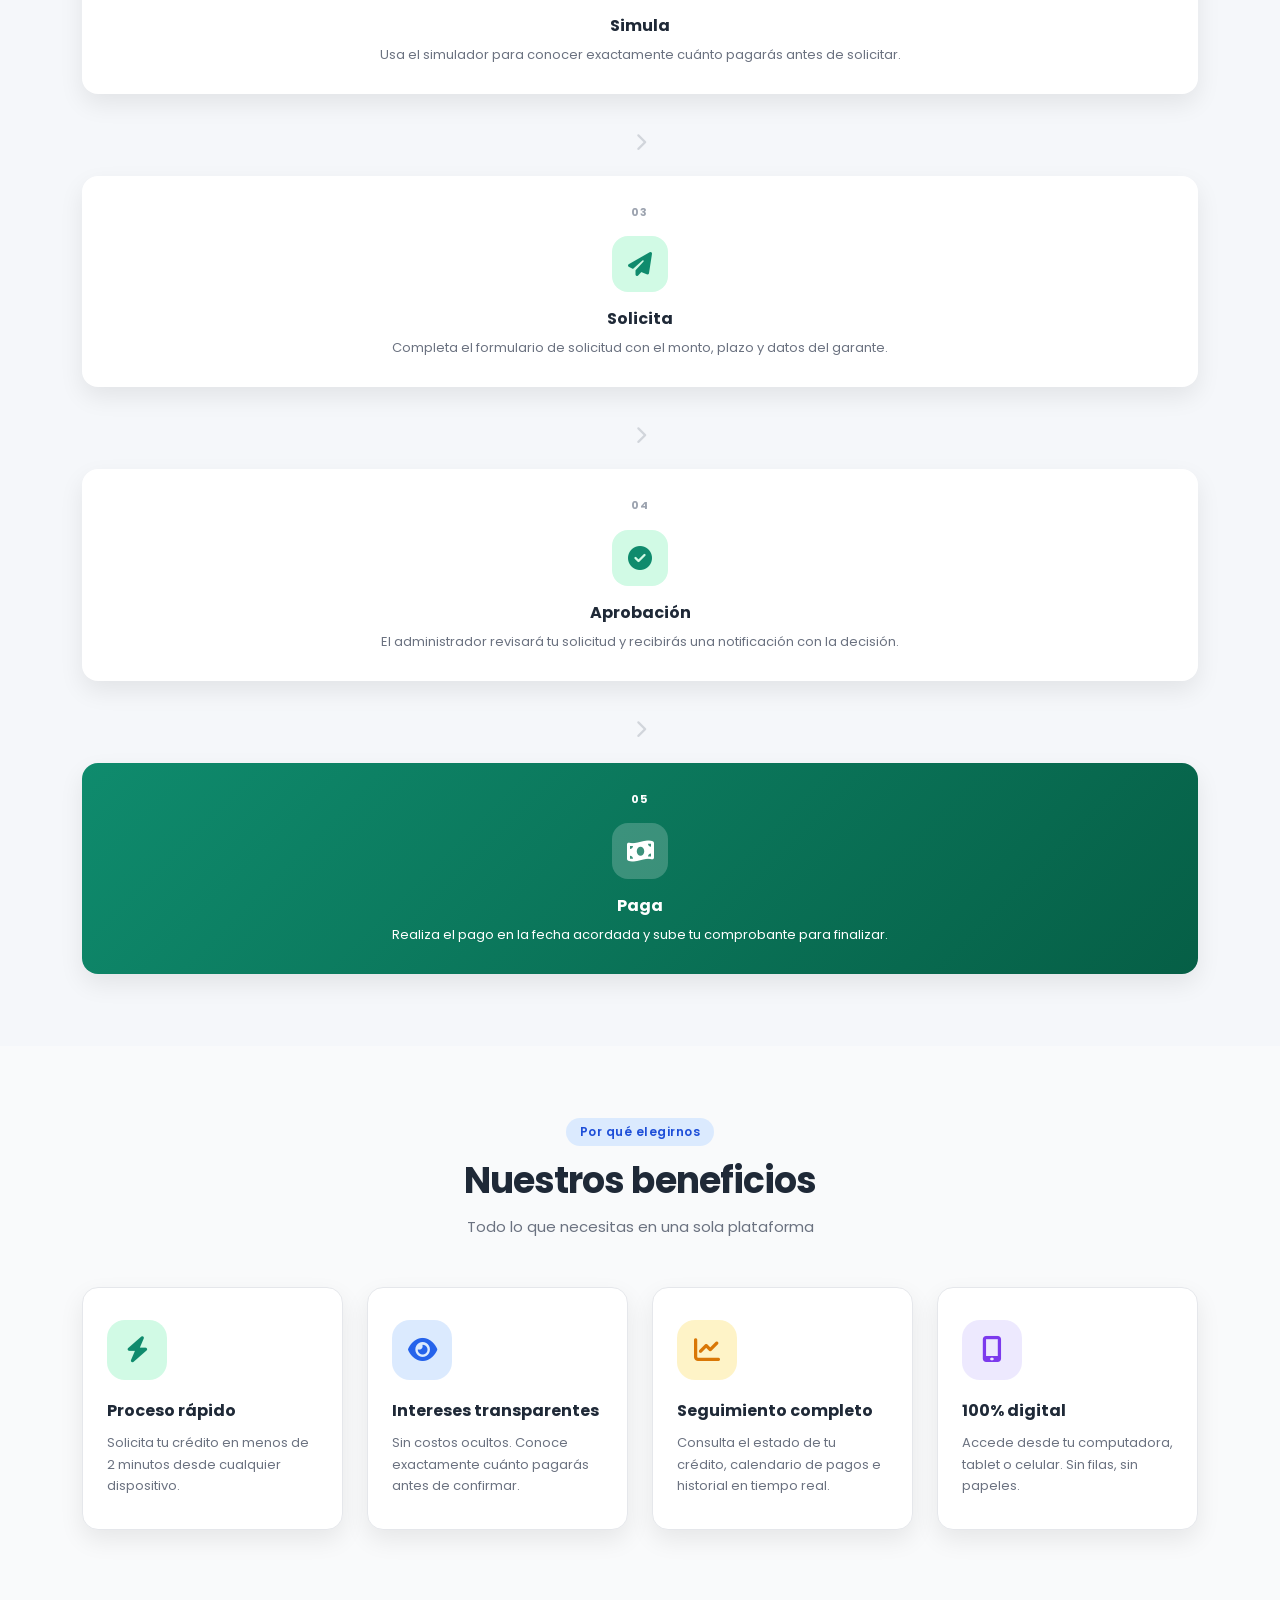
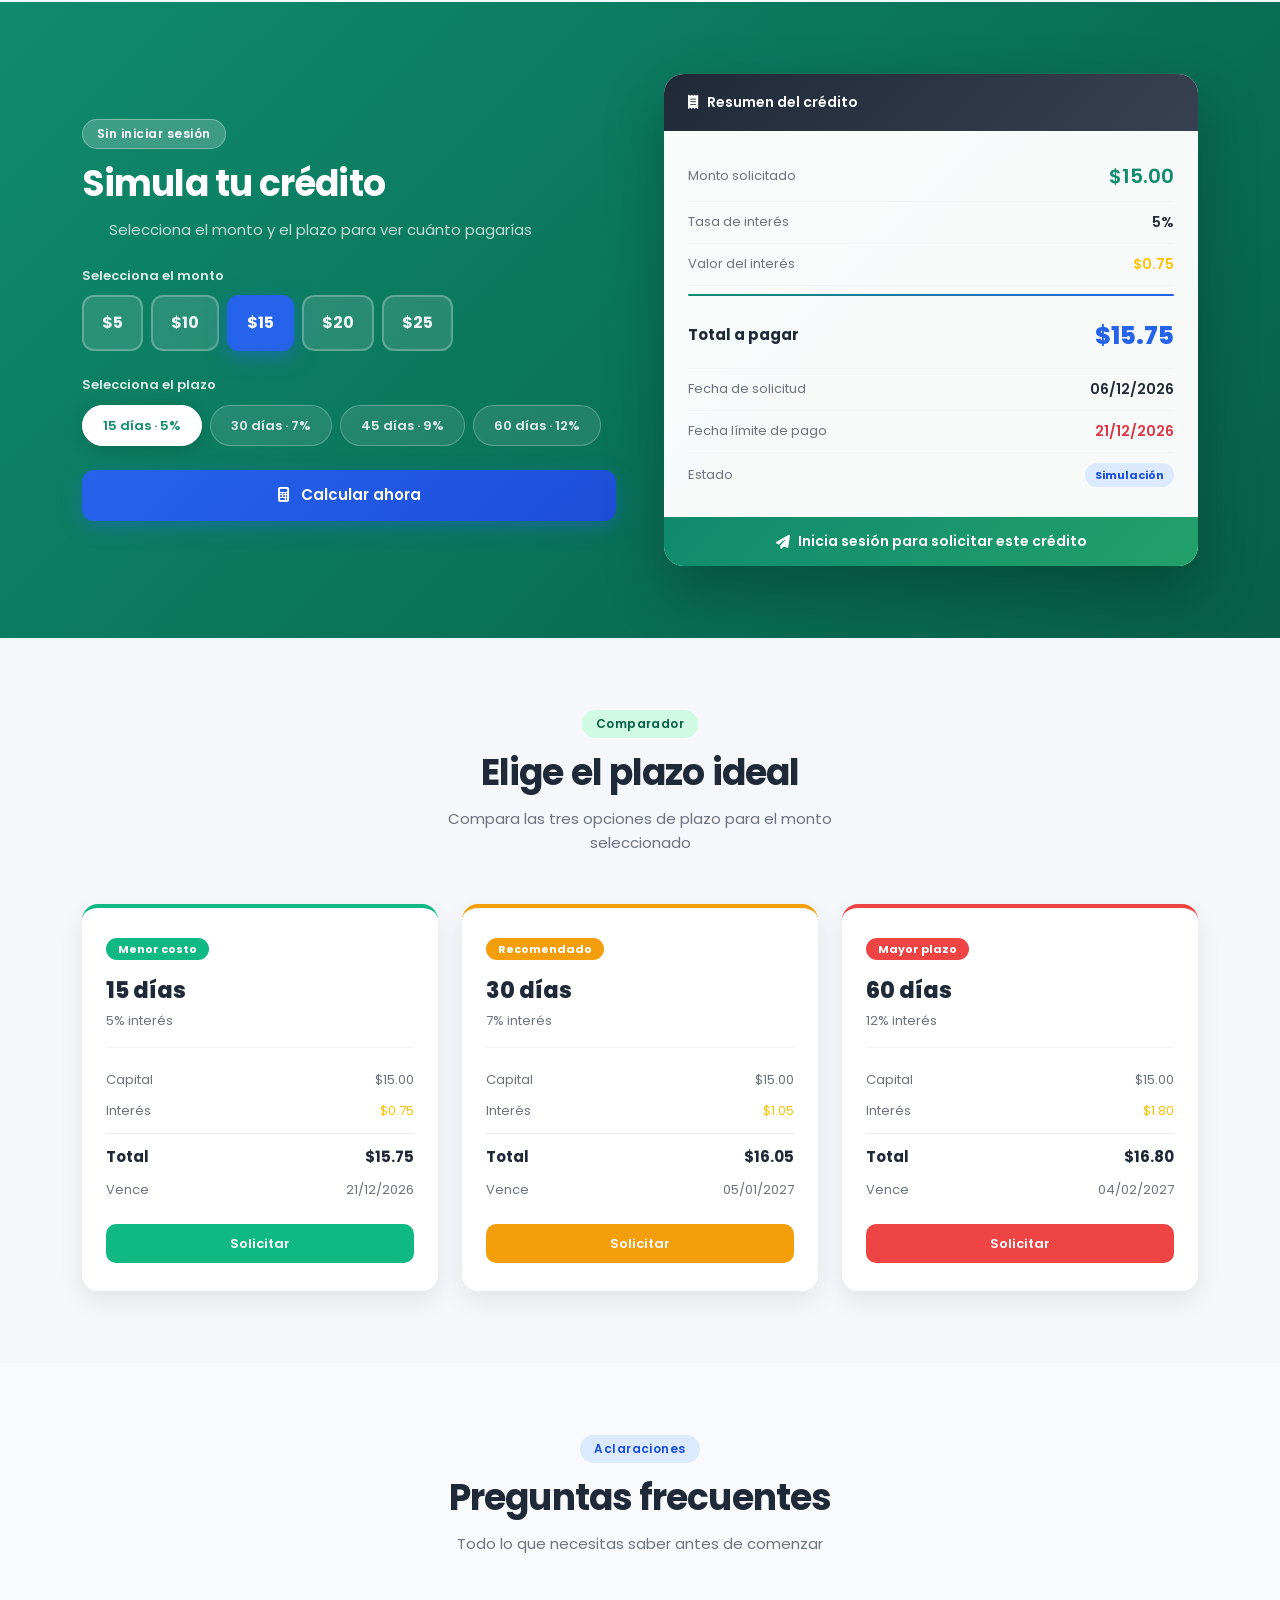
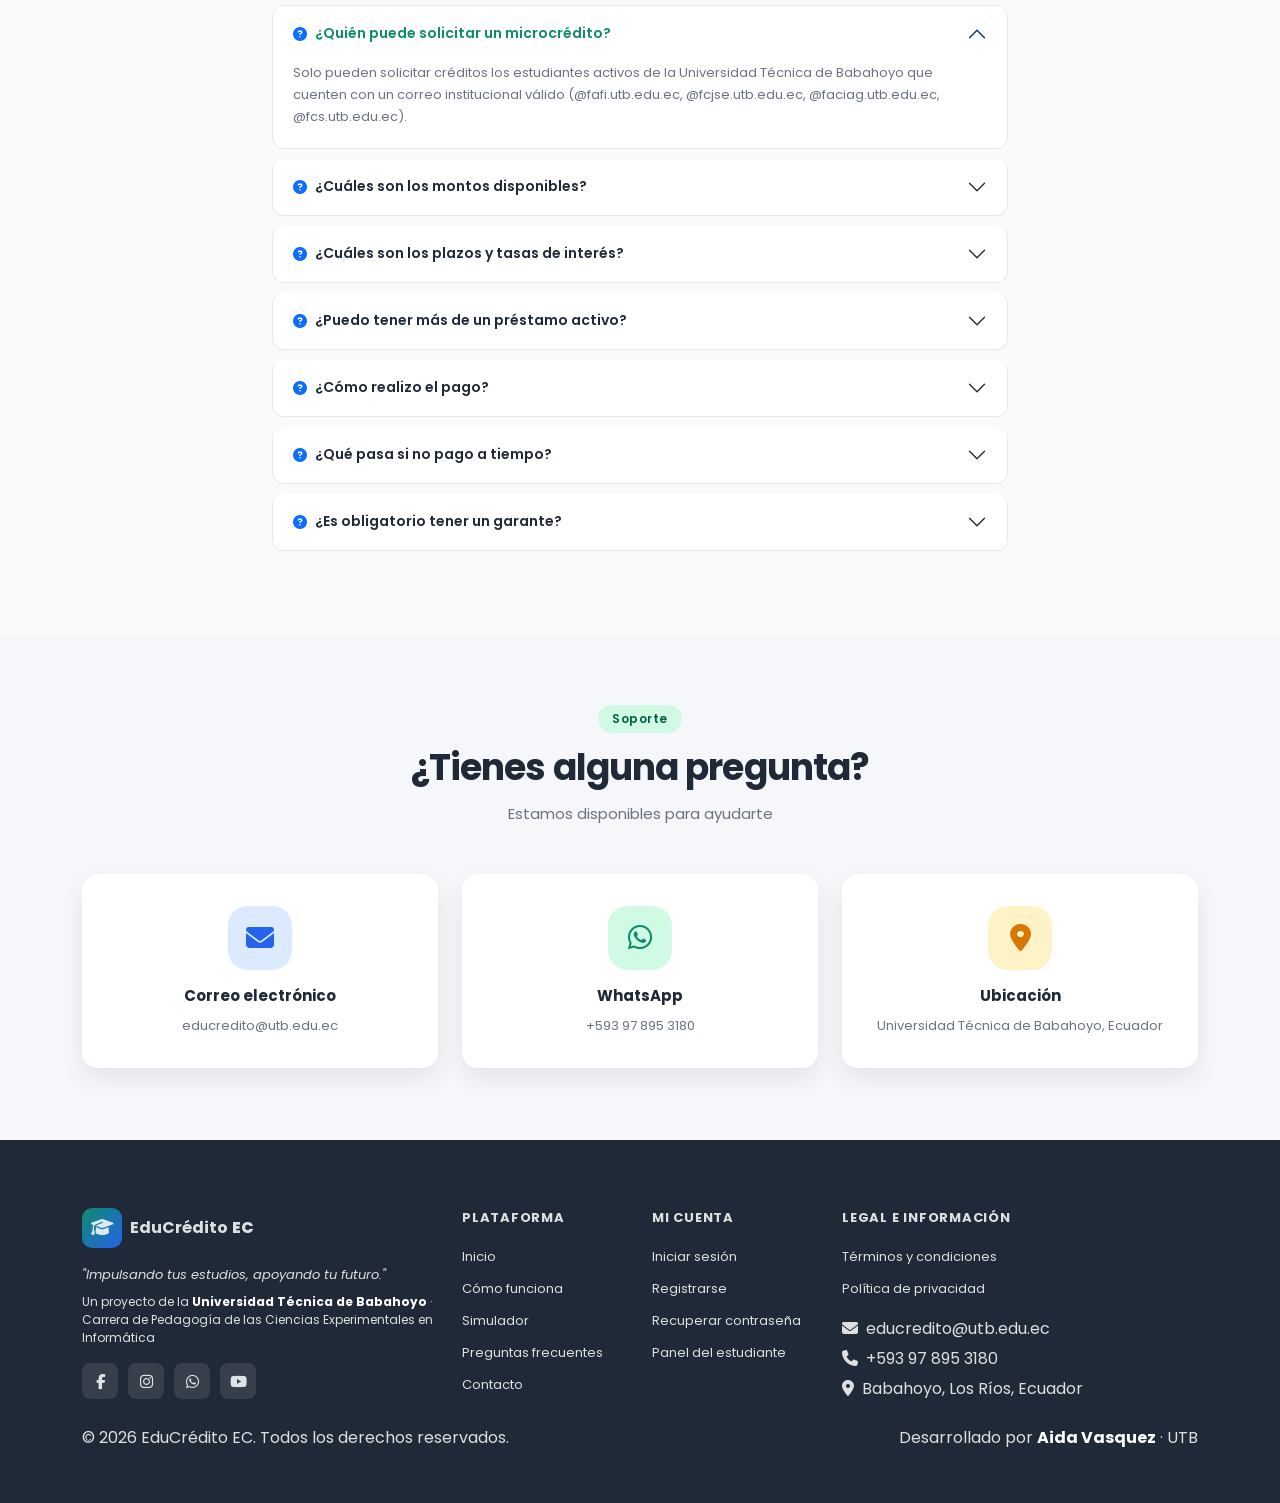
==== commit 134f2827: "Update WhatsApp contact and footer developer name" ====
--- a/index.html
+++ b/index.html
@@ -582,11 +582,13 @@
       </div>
       <div class="col-lg-4 col-md-6" data-aos="fade-up" data-aos-delay="200">
         <div class="contact-card text-center">
-          <div class="contact-icon-wrap contact-icon-green">
-            <i class="fa-brands fa-whatsapp"></i>
-          </div>
-          <h4 class="contact-title">WhatsApp</h4>
-          <p class="contact-info">+593 99 123 4567</p>
+          <a href="https://w.app/educredito" target="_blank" style="text-decoration:none; color:inherit;">
+            <div class="contact-icon-wrap contact-icon-green">
+              <i class="fa-brands fa-whatsapp"></i>
+            </div>
+            <h4 class="contact-title">WhatsApp</h4>
+            <p class="contact-info">+593 97 895 3180</p>
+          </a>
         </div>
       </div>
       <div class="col-lg-4 col-md-6" data-aos="fade-up" data-aos-delay="300">
@@ -625,7 +627,7 @@
           <div class="footer-socials mt-3">
             <a href="#" class="footer-social-link" aria-label="Facebook"><i class="fa-brands fa-facebook-f"></i></a>
             <a href="#" class="footer-social-link" aria-label="Instagram"><i class="fa-brands fa-instagram"></i></a>
-            <a href="#" class="footer-social-link" aria-label="WhatsApp"><i class="fa-brands fa-whatsapp"></i></a>
+            <a href="https://w.app/educredito" target="_blank" class="footer-social-link" aria-label="WhatsApp"><i class="fa-brands fa-whatsapp"></i></a>
             <a href="#" class="footer-social-link" aria-label="YouTube"><i class="fa-brands fa-youtube"></i></a>
           </div>
         </div>
@@ -663,7 +665,7 @@
         </ul>
         <div class="footer-info-box mt-3">
           <p class="mb-1"><i class="fa-solid fa-envelope me-2 text-primary"></i>educredito@utb.edu.ec</p>
-          <p class="mb-1"><i class="fa-solid fa-phone me-2 text-success"></i>+593 99 123 4567</p>
+          <p class="mb-1"><i class="fa-solid fa-phone me-2 text-success"></i>+593 97 895 3180</p>
           <p class="mb-0"><i class="fa-solid fa-location-dot me-2 text-warning"></i>Babahoyo, Los Ríos, Ecuador</p>
         </div>
       </div>
@@ -675,7 +677,7 @@
     <!-- Bottom bar -->
     <div class="footer-bottom d-flex flex-column flex-md-row justify-content-between align-items-center gap-2">
       <p class="mb-0">&copy; 2026 EduCrédito EC. Todos los derechos reservados.</p>
-      <p class="mb-0">Desarrollado por <strong>Erick Andrés Herrera</strong> · UTB</p>
+      <p class="mb-0">Desarrollado por <strong>Aida Vasquez</strong> · UTB</p>
     </div>
   </div>
 </footer>
--- a/css/landing.css
+++ b/css/landing.css
@@ -26,9 +26,13 @@
 }
 .navbar-logo-icon i { color: #fff; font-size: 18px; }
 .navbar-logo-text { line-height: 1; }
-.logo-edu    { font-size: 17px; font-weight: 700; color: #0F8B6D; }
-.logo-credito{ font-size: 17px; font-weight: 700; color: #1F2937; }
-.logo-ec     { font-size: 17px; font-weight: 800; color: #2563EB; }
+.navbar-landing .logo-edu    { font-size: 17px; font-weight: 700; color: #fff; }
+.navbar-landing .logo-credito{ font-size: 17px; font-weight: 700; color: #fff; }
+.navbar-landing .logo-ec     { font-size: 17px; font-weight: 800; color: #67e8f9; }
+
+.navbar-landing.scrolled .logo-edu    { color: #0F8B6D; }
+.navbar-landing.scrolled .logo-credito{ color: #1F2937; }
+.navbar-landing.scrolled .logo-ec     { color: #2563EB; }
 .navbar-landing .nav-link {
   color: rgba(255,255,255,.9) !important;
   font-size: 14px; font-weight: 500;
@@ -318,7 +322,7 @@
 
 /* Contact cards */
 .contact-card {
-  background: #fff; border-radius: var(--radius-card, 16px); padding: 32px 24px;
+  background: #fff !important; border-radius: var(--radius-card, 16px); padding: 32px 24px;
   box-shadow: var(--shadow-base); height: 100%;
   transition: transform .25s, box-shadow .25s;
 }
@@ -330,11 +334,13 @@
 }
 .contact-icon-wrap.contact-icon-green  { background: #D1FAE5; color: #0F8B6D; }
 .contact-icon-wrap.contact-icon-orange { background: #FEF3C7; color: #D97706; }
-.contact-title { font-size: 15px; font-weight: 700; color: #1F2937; margin-bottom: 8px; }
-.contact-info  { font-size: 13px; color: #6B7280; margin: 0; }
+.contact-title { font-size: 15px; font-weight: 700; color: #1F2937 !important; margin-bottom: 8px; }
+.contact-info  { font-size: 13px; color: #6B7280 !important; margin: 0; }
 
 /* Footer */
-.footer-landing { background: #1F2937; padding-top: 20px; }
+.footer-landing { background: #1F2937 !important; padding-top: 20px; }
+.footer-landing p, .footer-landing span, .footer-landing a, .footer-landing h5, .footer-landing i { color: rgba(255,255,255,0.85) !important; }
+.footer-landing strong { color: #fff !important; }
 .footer-brand .footer-logo-icon {
   width: 40px; height: 40px; background: linear-gradient(135deg, #0F8B6D, #2563EB);
   border-radius: 10px; display: flex; align-items: center; justify-content: center;
